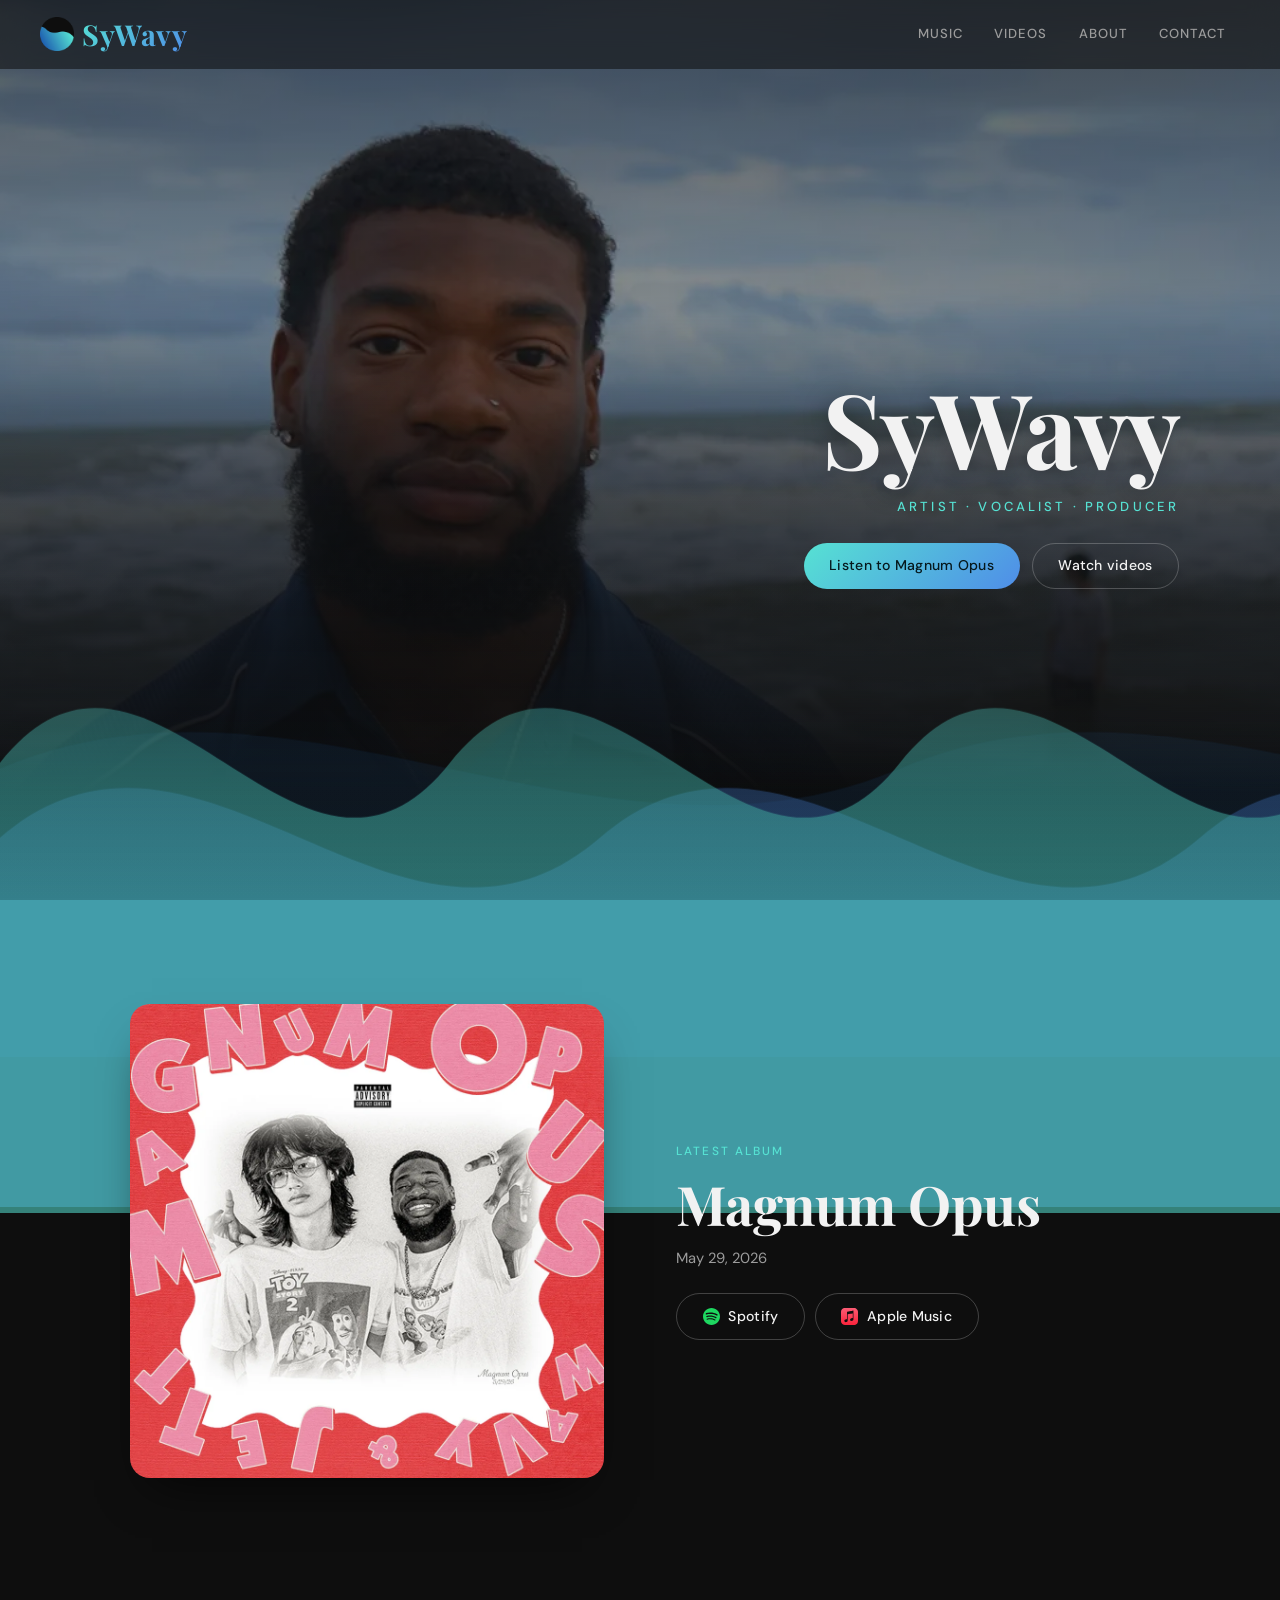
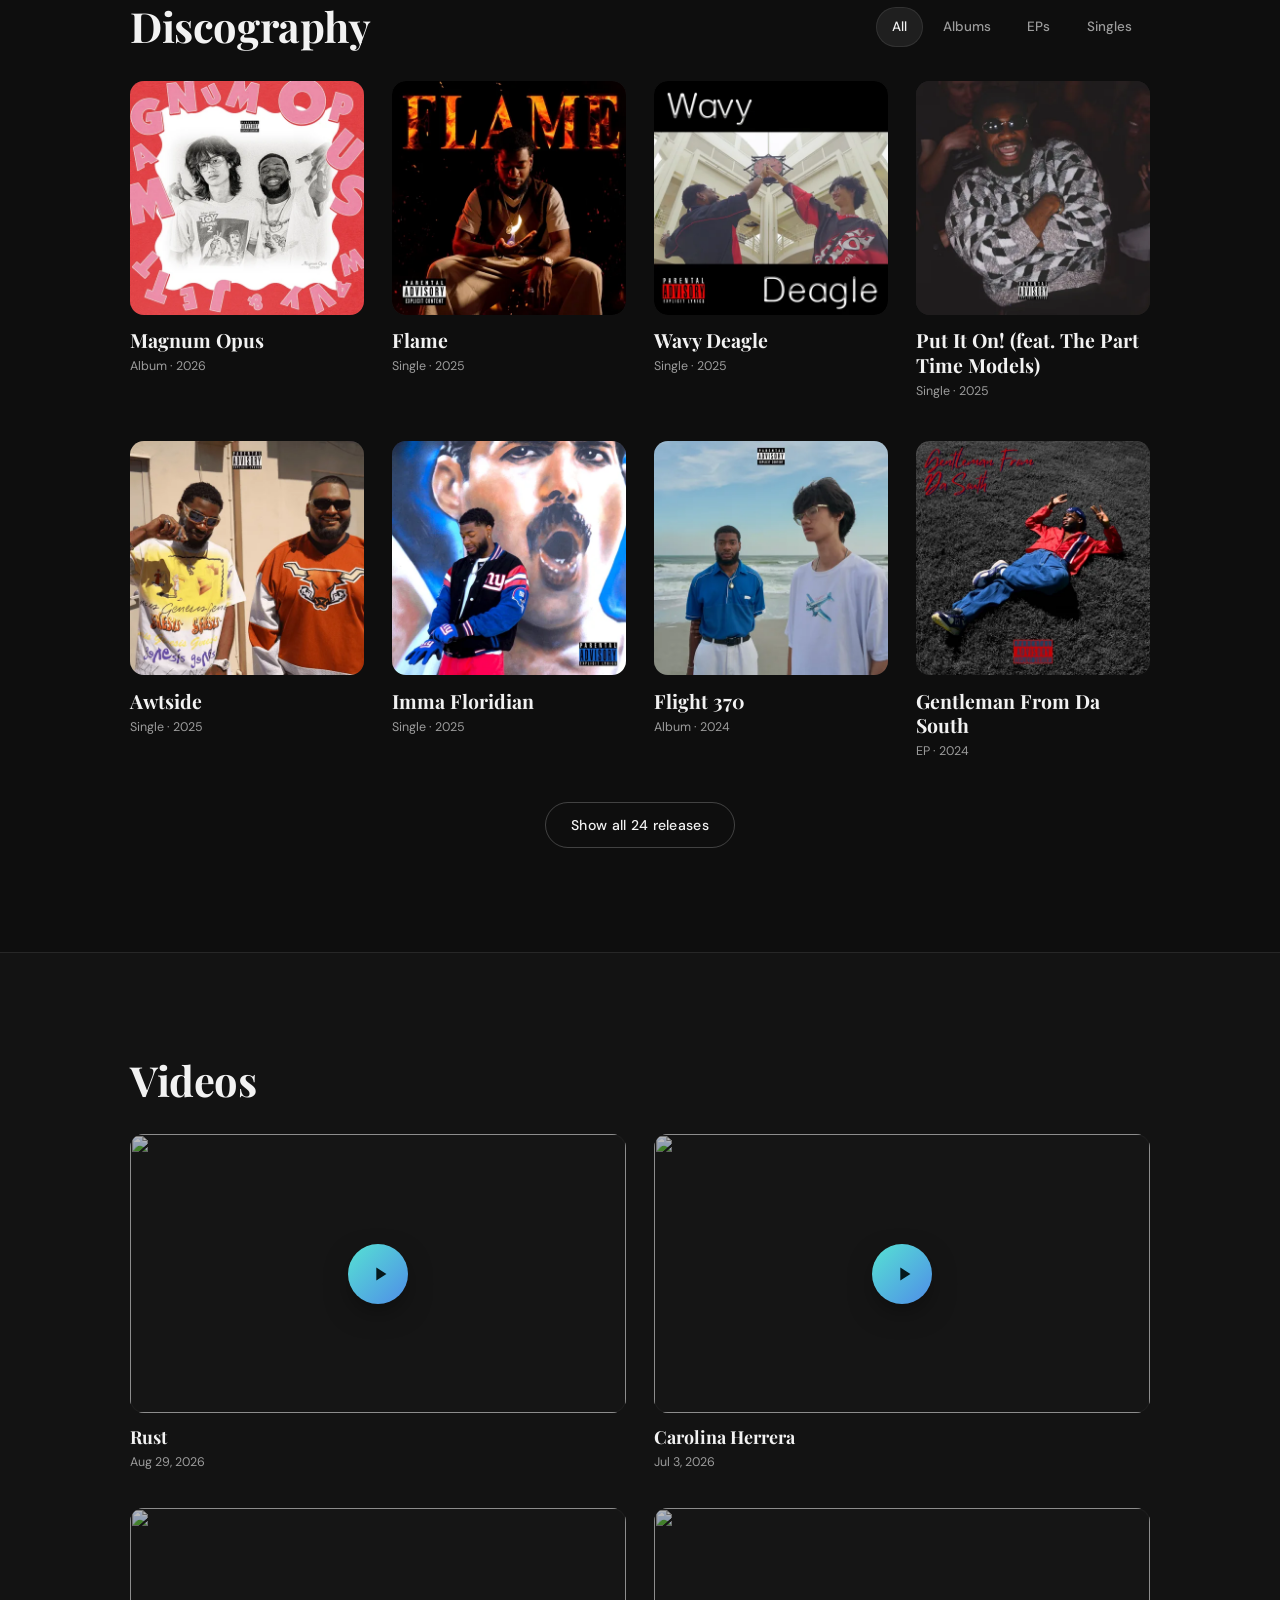
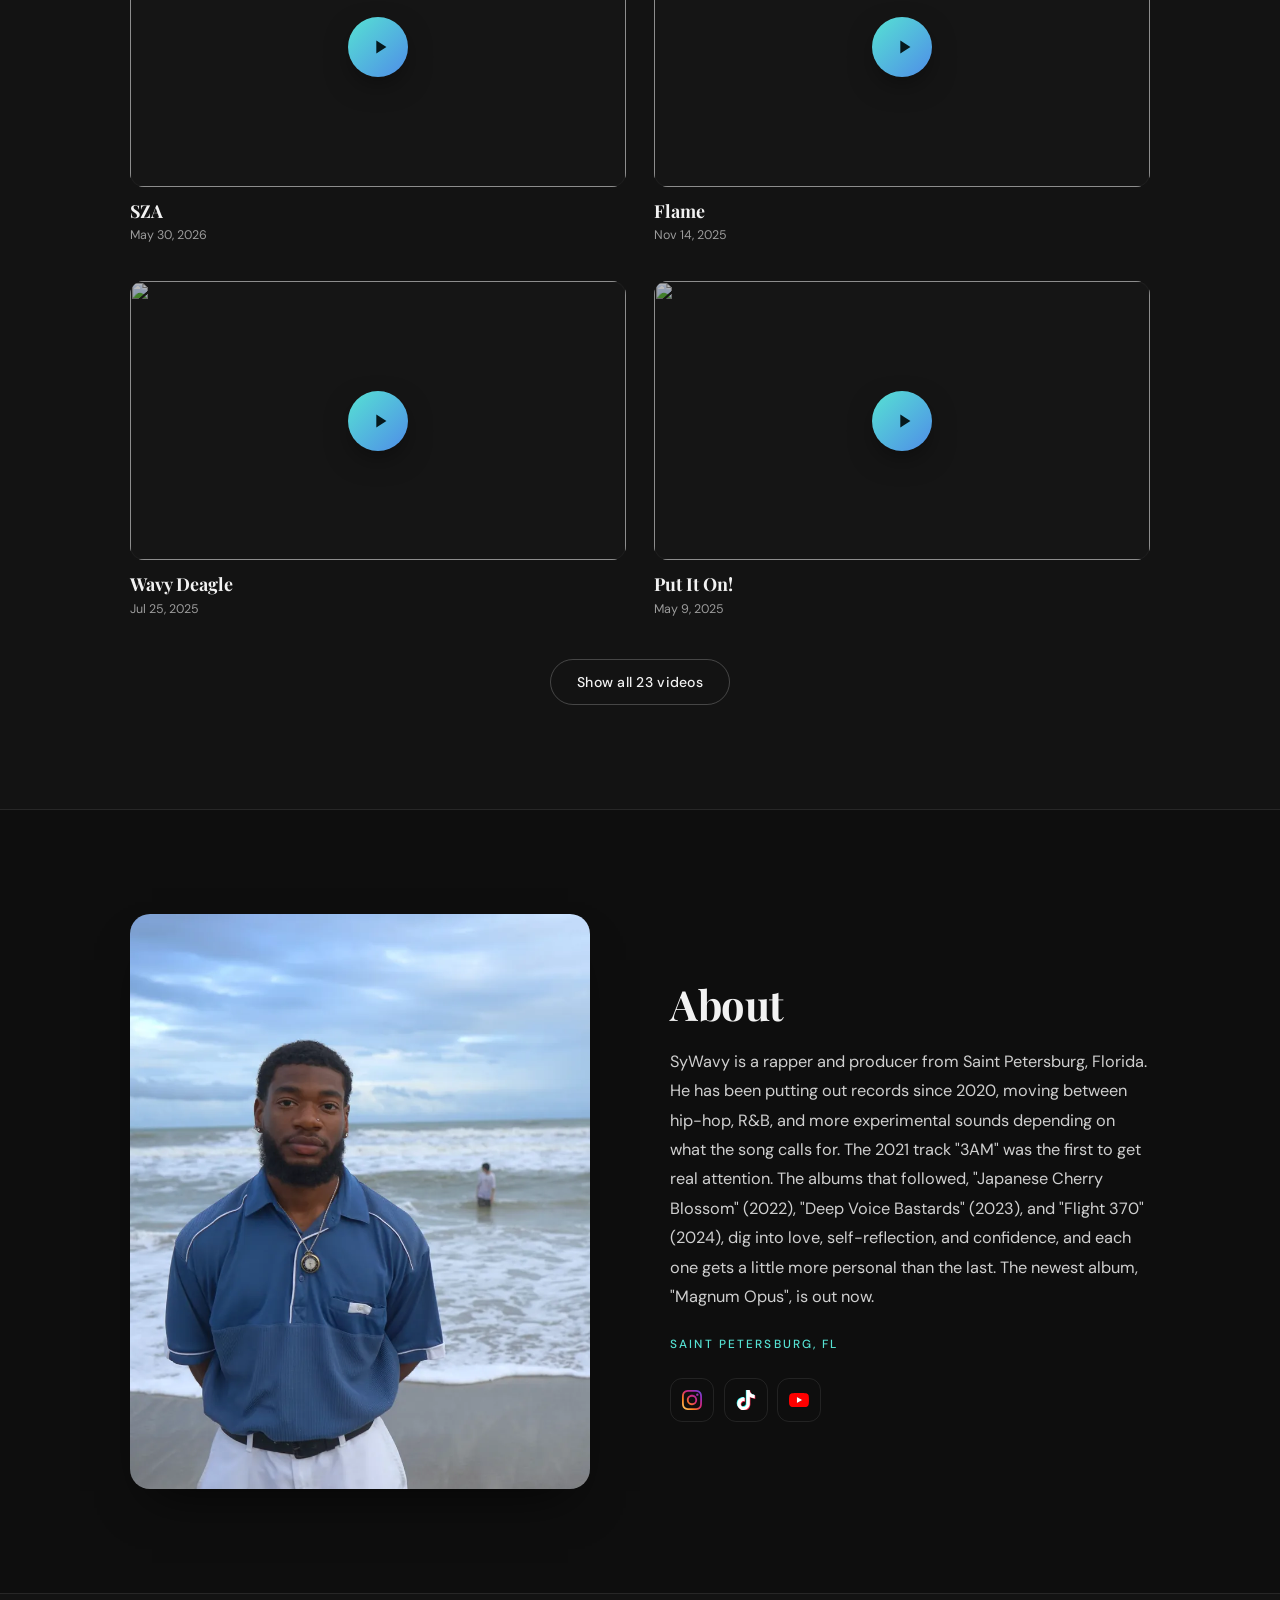
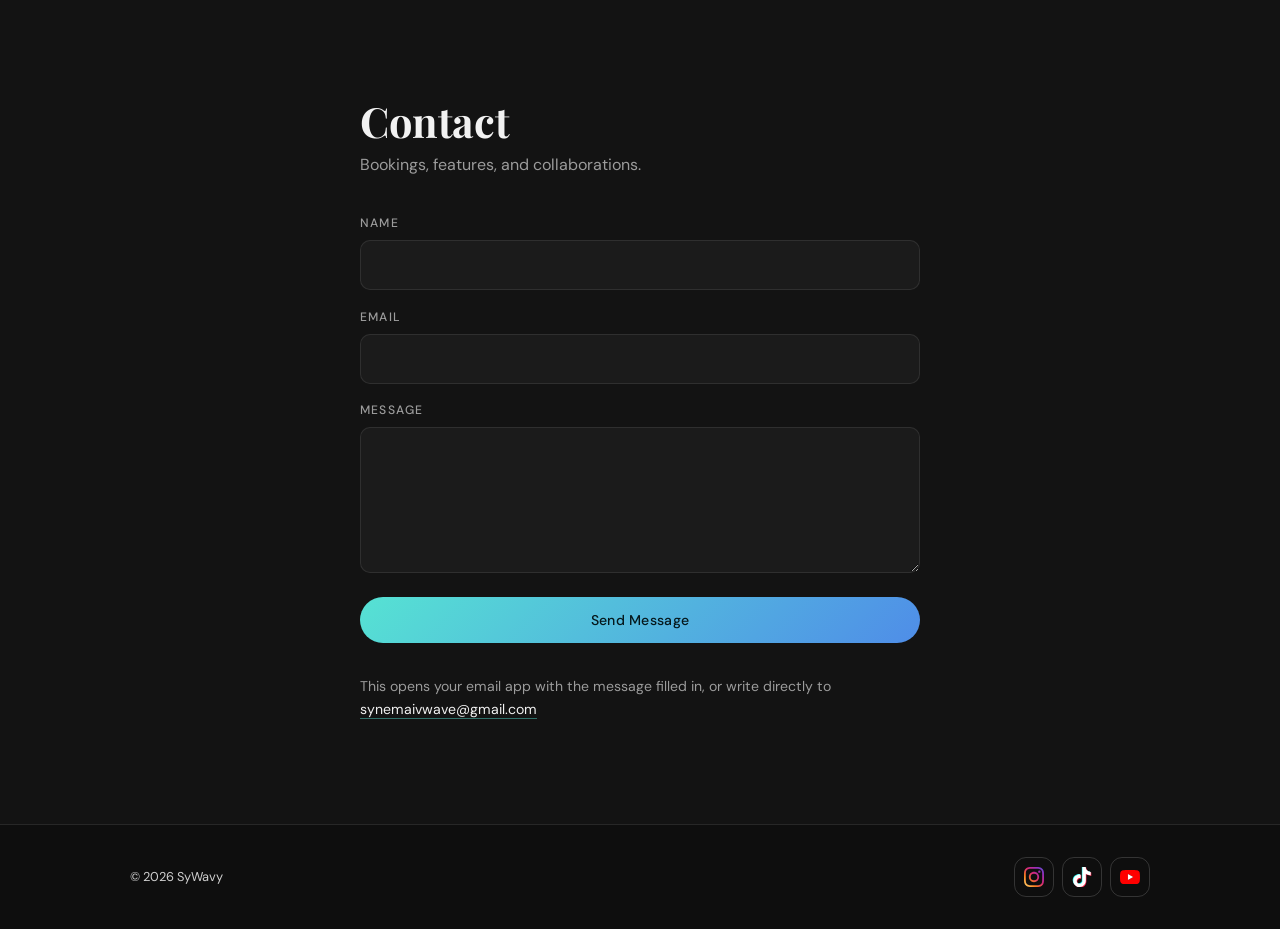
==== index.html @ 1a4dbbe8 "serve optimized artwork and rebuild the pages around it Cover art was shipping at up to 4000px and 5" ====
<!DOCTYPE html>
<html lang="en">
<head>
  <meta charset="UTF-8" />
  <meta name="viewport" content="width=device-width, initial-scale=1.0, viewport-fit=cover" />
  <title>SyWavy — Rapper &amp; Producer, St. Petersburg FL</title>
  <meta name="description" content="Official site of SyWavy, rapper and producer from Saint Petersburg, Florida. Stream the new album Magnum Opus, browse the full discography, and watch every music video." />
  <link rel="canonical" href="https://sywavy.com/" />
  <meta name="theme-color" content="#0e0e0e" />

  <meta property="og:type" content="website" />
  <meta property="og:site_name" content="SyWavy" />
  <meta property="og:title" content="SyWavy" />
  <meta property="og:description" content="Rapper and producer from Saint Petersburg, Florida. New album Magnum Opus out now." />
  <meta property="og:url" content="https://sywavy.com/" />
  <meta property="og:image" content="https://sywavy.com/assets/photos/og.jpg" />
  <meta property="og:image:width" content="1200" />
  <meta property="og:image:height" content="630" />
  <meta name="twitter:card" content="summary_large_image" />
  <meta name="twitter:title" content="SyWavy" />
  <meta name="twitter:description" content="Rapper and producer from Saint Petersburg, Florida. New album Magnum Opus out now." />
  <meta name="twitter:image" content="https://sywavy.com/assets/photos/og.jpg" />

  <link rel="icon" type="image/png" sizes="96x96" href="assets/photos/logo-96.png" />
  <link rel="apple-touch-icon" sizes="180x180" href="assets/photos/logo-180.png" />

  <link rel="preconnect" href="https://fonts.googleapis.com" />
  <link rel="preconnect" href="https://fonts.gstatic.com" crossorigin />
  <link
    href="https://fonts.googleapis.com/css2?family=Playfair+Display:wght@400;700&family=DM+Sans:wght@400;500&display=swap"
    rel="stylesheet"
  />
  <link rel="stylesheet" href="style.css" />

  <script type="application/ld+json">
  {
    "@context": "https://schema.org",
    "@type": "MusicGroup",
    "name": "SyWavy",
    "url": "https://sywavy.com/",
    "image": "https://sywavy.com/assets/photos/og.jpg",
    "genre": ["Hip-Hop", "R&B"],
    "foundingLocation": { "@type": "Place", "name": "Saint Petersburg, Florida" },
    "sameAs": [
      "https://www.instagram.com/sywavvy/",
      "https://www.tiktok.com/@sywavy",
      "https://www.youtube.com/channel/UC914k5x3iDXPKdHNOSFLY2Q"
    ]
  }
  </script>
</head>
<body>

  <!-- WAVE BACKGROUND -->
  <div id="waveBg" aria-hidden="true">
    <div class="wave-layer wave-back"></div>
    <div class="wave-layer wave-mid"></div>
    <div class="wave-layer wave-front"></div>
    <div id="waveDepth"></div>
  </div>

  <!-- NAV -->
  <nav id="nav" aria-label="Main navigation">
    <a href="#" class="nav-wordmark" aria-label="SyWavy home">
      <img src="assets/photos/logo-96.png" alt="" class="nav-logo" width="96" height="96" />
      <span class="nav-wordmark-text">SyWavy</span>
    </a>

    <button class="nav-hamburger" id="navHamburger" aria-label="Open menu" aria-expanded="false" aria-controls="navMenu">
      <span></span>
      <span></span>
      <span></span>
    </button>

    <ul class="nav-links" id="navMenu">
      <li><a href="#music" class="nav-link">Music</a></li>
      <li><a href="#videos" class="nav-link">Videos</a></li>
      <li><a href="#about" class="nav-link">About</a></li>
      <li><a href="#contact" class="nav-link">Contact</a></li>
    </ul>
  </nav>

  <main>

    <!-- HERO -->
    <section id="hero" aria-label="Intro">
      <picture class="hero-bg" aria-hidden="true">
        <source
          media="(min-width: 800px)"
          srcset="assets/photos/sywavy-portrait-wide-1280.webp 1280w, assets/photos/sywavy-portrait-wide-1920.webp 1920w"
          sizes="100vw"
        />
        <img
          src="assets/photos/sywavy-portrait-800.webp"
          srcset="assets/photos/sywavy-portrait-800.webp 800w, assets/photos/sywavy-portrait-1400.webp 1400w"
          sizes="100vw"
          alt=""
          width="800"
          height="1200"
          fetchpriority="high"
          decoding="async"
        />
      </picture>
      <div class="hero-overlay" aria-hidden="true"></div>
      <div class="hero-content">
        <h1 id="heroName" class="hero-name"></h1>
        <p id="heroDescriptor" class="hero-descriptor"></p>
        <div class="hero-actions">
          <a href="#music" id="heroCta" class="btn-primary">Listen</a>
          <a href="#videos" class="btn-outline">Watch videos</a>
        </div>
      </div>
    </section>

    <!-- LATEST RELEASE -->
    <section id="music" aria-labelledby="featuredTitle">
      <div class="container">
        <div id="featuredRelease" class="featured-release animate-on-scroll"></div>
      </div>
    </section>

    <!-- DISCOGRAPHY -->
    <section id="discography" aria-labelledby="discographyHeading">
      <div class="container">
        <div class="section-head">
          <h2 id="discographyHeading" class="section-heading">Discography</h2>
          <div class="filter-tabs" role="group" aria-label="Filter releases">
            <button class="filter-btn" data-filter="all" aria-pressed="true">All</button>
            <button class="filter-btn" data-filter="album" aria-pressed="false">Albums</button>
            <button class="filter-btn" data-filter="ep" aria-pressed="false">EPs</button>
            <button class="filter-btn" data-filter="single" aria-pressed="false">Singles</button>
          </div>
        </div>
        <div id="discographyGrid" class="discography-grid"></div>
        <div class="show-more-wrap">
          <button id="releasesMore" class="btn-outline" type="button" hidden>Show all releases</button>
        </div>
      </div>
    </section>

    <!-- VIDEOS -->
    <section id="videos" aria-labelledby="videosHeading">
      <div class="container">
        <div class="section-head">
          <h2 id="videosHeading" class="section-heading">Videos</h2>
        </div>
        <div id="videosGrid" class="videos-grid"></div>
        <div class="show-more-wrap">
          <button id="videosMore" class="btn-outline" type="button" hidden>Show all videos</button>
        </div>
      </div>
    </section>

    <!-- ABOUT -->
    <section id="about" aria-labelledby="aboutHeading">
      <div class="container">
        <div class="about-layout animate-on-scroll">
          <div class="about-photo-wrap">
            <img
              src="assets/photos/sywavy-portrait-800.webp"
              srcset="assets/photos/sywavy-portrait-800.webp 800w, assets/photos/sywavy-portrait-1400.webp 1400w"
              sizes="(min-width: 1024px) 460px, (min-width: 750px) 340px, 80vw"
              alt="SyWavy standing on the beach in Saint Petersburg"
              class="about-photo"
              width="800"
              height="1000"
              loading="lazy"
              decoding="async"
            />
          </div>
          <div class="about-text">
            <h2 id="aboutHeading" class="section-heading">About</h2>
            <p id="aboutBio" class="about-bio"></p>
            <p id="aboutLocation" class="about-location"></p>
            <div id="aboutSocials" class="about-socials"></div>
          </div>
        </div>
      </div>
    </section>

    <!-- CONTACT -->
    <section id="contact" aria-labelledby="contactHeading">
      <div class="container">
        <div class="contact-inner animate-on-scroll">
          <h2 id="contactHeading" class="section-heading">Contact</h2>
          <p class="contact-sub">Bookings, features, and collaborations.</p>

          <form id="contactForm" novalidate>
            <div class="form-group">
              <label for="formName">Name</label>
              <input type="text" id="formName" name="name" autocomplete="name" required />
            </div>
            <div class="form-group">
              <label for="formEmail">Email</label>
              <input type="email" id="formEmail" name="email" autocomplete="email" required />
            </div>
            <div class="form-group">
              <label for="formMessage">Message</label>
              <textarea id="formMessage" name="message" rows="5" required></textarea>
            </div>
            <button type="submit" class="btn-primary btn-submit">Send Message</button>
            <div id="formFeedback" class="form-feedback" aria-live="polite"></div>
          </form>

          <p class="contact-direct">
            This opens your email app with the message filled in, or write directly to
            <a id="contactEmail" href="#" class="contact-email-link"></a>
          </p>
        </div>
      </div>
    </section>

  </main>

  <!-- FOOTER -->
  <footer id="footer">
    <div class="container footer-inner">
      <p class="footer-copy" id="footerCopy"></p>
      <div id="footerSocials" class="footer-socials"></div>
    </div>
  </footer>

  <script src="data.js"></script>
  <script src="main.js"></script>
</body>
</html>
---- style.css ----
/* ============================================================
   DESIGN TOKENS
   ============================================================ */
:root {
  --color-bg:        #0e0e0e;
  --color-surface:   rgba(20, 20, 20, 0.86);
  --color-field:     rgba(255, 255, 255, 0.04);
  --color-accent:    #56e2d3;
  --color-accent-2:  #4f8de8;
  --color-accent-dim: rgba(86, 226, 211, 0.45);
  --color-text:      #f2f2f2;
  --color-text-soft: #cfcfcf;
  --color-muted:     #9c9c9c;
  --color-line:      rgba(255, 255, 255, 0.09);

  --gradient-wave: linear-gradient(135deg, #56e2d3 0%, #4f8de8 100%);

  --font-display: 'Playfair Display', Georgia, 'Times New Roman', serif;
  --font-ui:      'DM Sans', system-ui, -apple-system, sans-serif;

  --radius:    14px;
  --radius-lg: 20px;
  --radius-pill: 999px;

  --shadow-card: 0 24px 48px -22px rgba(0, 0, 0, 0.75);

  --ease-out: cubic-bezier(0.22, 1, 0.36, 1);
  --t-fast: 0.22s ease;

  --container-max: 1100px;
  --gutter: clamp(1.25rem, 5vw, 2.5rem);
  --section-pad: clamp(4rem, 9vw, 6.5rem);
}

/* ============================================================
   RESET & BASE
   ============================================================ */
*, *::before, *::after { box-sizing: border-box; margin: 0; padding: 0; }

html {
  scroll-behavior: smooth;
  -webkit-text-size-adjust: 100%;
}

body {
  background-color: var(--color-bg);
  color: var(--color-text);
  font-family: var(--font-ui);
  font-size: 16px;
  line-height: 1.55;
  min-height: 100dvh;
  overflow-x: clip; /* hidden creates a scroll container in iOS Safari, breaking position:fixed */
  -webkit-font-smoothing: antialiased;
}

img { display: block; max-width: 100%; height: auto; }
a { color: inherit; text-decoration: none; }
ul { list-style: none; }
button { cursor: pointer; border: none; background: none; font-family: var(--font-ui); color: inherit; }

/* Interactive elements: no grey tap flash (we draw our own pressed states), no double-tap zoom delay */
a, button, [role="button"], input, textarea, select { -webkit-tap-highlight-color: transparent; }
a, button, [role="button"] { touch-action: manipulation; }
[hidden] { display: none !important; }

::selection { background: rgba(86, 226, 211, 0.35); }

:focus-visible {
  outline: 2px solid var(--color-accent);
  outline-offset: 3px;
  border-radius: 4px;
}

/* ============================================================
   LAYOUT UTILITIES
   ============================================================ */
.container {
  width: 100%;
  max-width: var(--container-max);
  margin-inline: auto;
  padding-inline: var(--gutter);
}

.section-heading {
  font-family: var(--font-display);
  font-size: clamp(1.75rem, 4vw, 2.6rem);
  font-weight: 700;
  line-height: 1.1;
  letter-spacing: -0.01em;
  color: var(--color-text);
}

.section-head {
  display: flex;
  align-items: flex-end;
  justify-content: space-between;
  gap: 1rem 2rem;
  flex-wrap: wrap;
  margin-bottom: 2rem;
}

.eyebrow {
  font-size: 0.74rem;
  font-weight: 500;
  letter-spacing: 0.18em;
  text-transform: uppercase;
  color: var(--color-accent);
}

.sr-only {
  position: absolute; width: 1px; height: 1px; padding: 0; margin: -1px;
  overflow: hidden; clip: rect(0, 0, 0, 0); white-space: nowrap; border: 0;
}

.show-more-wrap {
  display: flex;
  justify-content: center;
  margin-top: 2.5rem;
}

/* ============================================================
   SCROLL REVEAL
   ============================================================ */
.animate-on-scroll,
.video-item {
  opacity: 0;
  transform: translateY(22px);
  transition: opacity 0.7s var(--ease-out), transform 0.7s var(--ease-out);
}

.animate-on-scroll.visible,
.video-item.visible {
  opacity: 1;
  transform: none;
}

/* ============================================================
   BUTTONS
   ============================================================ */
.btn-primary,
.btn-outline {
  display: inline-flex;
  align-items: center;
  justify-content: center;
  gap: 0.55rem;
  min-height: 46px;
  padding: 0.7rem 1.6rem;
  border-radius: var(--radius-pill);
  font-family: var(--font-ui);
  font-size: 0.88rem;
  font-weight: 500;
  letter-spacing: 0.02em;
  white-space: nowrap;
  transition: transform var(--t-fast), box-shadow var(--t-fast), border-color var(--t-fast),
              color var(--t-fast), background-color var(--t-fast), opacity var(--t-fast);
}

.btn-primary {
  background: var(--gradient-wave);
  color: #06181c;
  font-weight: 500;
}

.btn-primary:focus-visible {
  transform: translateY(-2px);
  box-shadow: 0 10px 28px -8px rgba(86, 226, 211, 0.55);
}

.btn-outline {
  border: 1.5px solid rgba(255, 255, 255, 0.22);
  color: var(--color-text);
  background: transparent;
}

.btn-outline:focus-visible {
  border-color: var(--color-accent);
  color: var(--color-accent);
  background: rgba(86, 226, 211, 0.06);
}

/* Brand marks carry their own official colors inside the SVG */
.btn-platform-icon { display: inline-flex; width: 17px; height: 17px; flex-shrink: 0; }
.btn-platform-icon svg,
.btn-outline svg { display: block; width: 17px; height: 17px; flex-shrink: 0; }

.btn-outline[data-platform="Spotify"]:focus-visible { border-color: #1DB954; color: #1DB954; background: rgba(29, 185, 84, 0.07); }
.btn-outline[data-platform="Apple Music"]:focus-visible { border-color: #FA5C6A; color: #FA5C6A; background: rgba(250, 36, 60, 0.07); }
.btn-outline[data-platform="YouTube"]:focus-visible, .btn-outline[data-platform="YouTube Music"]:focus-visible { border-color: #FF4E45; color: #FF4E45; background: rgba(255, 0, 0, 0.07); }
.btn-outline[data-platform="Amazon Music"]:focus-visible { border-color: #00A8E1; color: #00A8E1; background: rgba(0, 168, 225, 0.07); }
.btn-outline[data-platform="Tidal"]:focus-visible { border-color: #7fe9ff; color: #7fe9ff; background: rgba(0, 255, 255, 0.07); }
.btn-outline[data-platform="Deezer"]:focus-visible { border-color: #FEAA2D; color: #FEAA2D; background: rgba(254, 170, 45, 0.07); }
.btn-outline[data-platform="SoundCloud"]:focus-visible { border-color: #FF5500; color: #FF5500; background: rgba(255, 85, 0, 0.07); }
.btn-outline[data-platform="Pandora"]:focus-visible { border-color: #6A91E8; color: #6A91E8; background: rgba(106, 145, 232, 0.07); }

/* ============================================================
   WAVE BACKGROUND
   ============================================================ */
#waveBg {
  position: fixed;
  inset: 0;
  z-index: -1;
  overflow: visible;
  pointer-events: none;
}

/* Deep-water overlay — opacity driven by JS on scroll */
#waveDepth {
  position: absolute;
  inset: 0;
  background: linear-gradient(to bottom, #03111e 0%, #010810 100%);
  opacity: 0;
  pointer-events: none;
}

.wave-layer {
  position: absolute;
  left: 0;
  right: 0;
  background-repeat: repeat-x;
  transform-origin: bottom center;
  -webkit-mask-image: linear-gradient(to bottom, transparent 0%, black 10vh);
  mask-image: linear-gradient(to bottom, transparent 0%, black 10vh);
  will-change: transform;
}

/* JS sets --back-tf / --mid-tf / --front-tf each RAF frame */
.wave-back  { transform: var(--back-tf,  translateY(-20vh)); }
.wave-mid   { transform: var(--mid-tf,   translateY(-20vh)); }
.wave-front { transform: var(--front-tf, translateY(-20vh)); }

.wave-back {
  bottom: -42vh;
  height: 64vh;
  background-image: url("data:image/svg+xml,%3Csvg xmlns='http://www.w3.org/2000/svg' viewBox='0 0 1800 100' preserveAspectRatio='none'%3E%3Cpath d='M0,50 C300,28 600,72 900,50 C1200,28 1500,72 1800,50 L1800,100 L0,100 Z' fill='%231a3a5c'/%3E%3C/svg%3E");
  background-size: 1800px 100%;
  opacity: 0.35;
  animation: waveBack 60s linear infinite;
}

.wave-mid {
  bottom: -60vh;
  height: 82vh;
  background-image: url("data:image/svg+xml,%3Csvg xmlns='http://www.w3.org/2000/svg' viewBox='0 0 1200 150' preserveAspectRatio='none'%3E%3Cpath d='M0,75 C200,40 400,110 600,75 C800,40 1000,110 1200,75 L1200,150 L0,150 Z' fill='%234f8de8'/%3E%3C/svg%3E");
  background-size: 1200px 100%;
  opacity: 0.42;
  animation: waveMid 15s linear infinite;
}

.wave-front {
  bottom: -62vh;
  height: 100vh;
  background-image: url("data:image/svg+xml,%3Csvg xmlns='http://www.w3.org/2000/svg' viewBox='0 0 900 180' preserveAspectRatio='none'%3E%3Cpath d='M0,90 C150,52 300,128 450,90 C600,52 750,128 900,90 L900,180 L0,180 Z' fill='%2356e2d3'/%3E%3C/svg%3E");
  background-size: 900px 100%;
  opacity: 0.55;
  animation: waveFront 10s linear infinite;
}

@keyframes waveFront { from { background-position-x: 0; } to { background-position-x: 900px; } }
@keyframes waveMid   { from { background-position-x: 0; } to { background-position-x: -1200px; } }
@keyframes waveBack  { from { background-position-x: 0; } to { background-position-x: 1800px; } }

/* ============================================================
   NAV
   ============================================================ */
#nav {
  position: fixed;
  top: 0; left: 0; right: 0;
  z-index: 1000;
  display: flex;
  align-items: center;
  justify-content: space-between;
  padding-top: calc(env(safe-area-inset-top) + 0.75rem);
  padding-bottom: 0.75rem;
  padding-inline: var(--gutter);
  background: rgba(14, 14, 14, 0.55);
  backdrop-filter: blur(14px);
  -webkit-backdrop-filter: blur(14px);
  border-bottom: 1px solid transparent;
  transition: background-color var(--t-fast), border-color var(--t-fast);
  transform: translateZ(0);
}

#nav.scrolled {
  background: rgba(14, 14, 14, 0.85);
  border-bottom-color: var(--color-line);
}

.nav-wordmark {
  display: inline-flex;
  align-items: center;
  gap: 0.5rem;
  flex-shrink: 0;
  border-radius: 8px;
  transition: opacity var(--t-fast), transform var(--t-fast);
}

.nav-logo {
  height: clamp(26px, 4vw, 34px);
  width: auto;
}

.nav-wordmark-text {
  font-family: var(--font-display);
  font-size: clamp(1.4rem, 2.5vw, 1.8rem);
  font-weight: 700;
  letter-spacing: 0.02em;
  line-height: 1.4;
  background: var(--gradient-wave);
  -webkit-background-clip: text;
  background-clip: text;
  -webkit-text-fill-color: transparent;
}

.nav-links { display: none; gap: 0.25rem; }

.nav-link {
  position: relative;
  display: inline-flex;
  align-items: center;
  min-height: 44px;
  padding: 0.5rem 0.85rem;
  font-size: 0.82rem;
  font-weight: 500;
  letter-spacing: 0.08em;
  text-transform: uppercase;
  color: var(--color-muted);
  border-radius: 8px;
  transition: color var(--t-fast);
}

.nav-link:focus-visible, .nav-link-active { color: var(--color-text); }

.nav-link::after {
  content: '';
  position: absolute;
  left: 0.85rem; right: 0.85rem; bottom: 6px;
  height: 1px;
  background: var(--color-accent);
  transform: scaleX(0);
  transform-origin: left;
  transition: transform 0.3s var(--ease-out);
}

.nav-link-active::after { transform: scaleX(1); }

/* Hamburger */
.nav-hamburger {
  position: relative;
  z-index: 1000;
  display: flex;
  flex-direction: column;
  justify-content: center;
  gap: 5px;
  width: 44px;
  height: 44px;
  padding: 0.5rem;
  border-radius: 8px;
  transition: background-color var(--t-fast), transform var(--t-fast);
}

.nav-hamburger span {
  display: block;
  width: 22px;
  height: 2px;
  background: var(--color-text);
  border-radius: 2px;
  transition: transform var(--t-fast), opacity var(--t-fast);
  transform-origin: center;
}

.nav-hamburger.open span:nth-child(1) { transform: translateY(7px) rotate(45deg); }
.nav-hamburger.open span:nth-child(2) { opacity: 0; }
.nav-hamburger.open span:nth-child(3) { transform: translateY(-7px) rotate(-45deg); }

/* Mobile menu */
.nav-links.mobile-open {
  display: flex;
  flex-direction: column;
  position: fixed;
  inset: 0;
  min-height: 100dvh;
  background: rgba(10, 10, 10, 0.97);
  align-items: center;
  justify-content: center;
  gap: 0.5rem;
  z-index: 999;
}

.nav-links.mobile-open .nav-link {
  font-family: var(--font-display);
  font-size: 1.9rem;
  font-weight: 700;
  letter-spacing: 0.02em;
  text-transform: none;
  color: var(--color-text);
  padding: 0.6rem 1.5rem;
  transition: color var(--t-fast), transform var(--t-fast);
}

.nav-links.mobile-open .nav-link::after { display: none; }

@media (min-width: 640px) {
  .nav-links { display: flex; }
  .nav-hamburger { display: none; }
}

/* ============================================================
   HERO
   ============================================================ */
#hero {
  position: relative;
  display: flex;
  align-items: center;
  justify-content: center;
  min-height: 100dvh;
  text-align: center;
  overflow: hidden;
}

.hero-bg {
  position: absolute;
  inset: 0;
  z-index: 0;
  display: block;
}

.hero-bg img {
  width: 100%;
  height: 100%;
  object-fit: cover;
  object-position: center top;
  filter: brightness(0.72) saturate(1.08);
  -webkit-mask-image: linear-gradient(to bottom, black 0%, black 35%, rgba(0,0,0,0.5) 55%, transparent 88%);
  mask-image: linear-gradient(to bottom, black 0%, black 35%, rgba(0,0,0,0.5) 55%, transparent 88%);
}

@media (min-width: 800px) {
  .hero-bg img { object-position: center center; }
}

.hero-overlay {
  position: absolute;
  inset: 0;
  z-index: 1;
  background: linear-gradient(to bottom,
    rgba(14, 14, 14, 0.55) 0%,
    rgba(14, 14, 14, 0.15) 42%,
    rgba(14, 14, 14, 0.35) 68%,
    transparent 100%);
}

.hero-content {
  position: relative;
  z-index: 2;
  display: flex;
  flex-direction: column;
  align-items: center;
  gap: 1.1rem;
  padding: 6rem 1.5rem 2rem;
}

.hero-name {
  font-family: var(--font-display);
  font-size: clamp(3rem, 9vw, 6.5rem);
  font-weight: 700;
  line-height: 1;
  letter-spacing: -0.015em;
  color: var(--color-text);
  text-shadow: 0 2px 24px rgba(0, 0, 0, 0.35);
}

.hero-descriptor {
  font-size: clamp(0.72rem, 1.6vw, 0.82rem);
  font-weight: 500;
  letter-spacing: 0.24em;
  text-transform: uppercase;
  color: var(--color-accent);
}

.hero-actions {
  display: flex;
  flex-wrap: wrap;
  gap: 0.75rem;
  justify-content: center;
  margin-top: 0.5rem;
}

@media (min-width: 650px) {
  #hero { justify-content: flex-end; }
  .hero-content {
    align-items: flex-end;
    text-align: right;
    max-width: 560px;
    width: 100%;
    margin-right: 6vw;
  }
  .hero-actions { justify-content: flex-end; }
}

/* ============================================================
   FEATURED RELEASE
   ============================================================ */
#music { padding-block: var(--section-pad) calc(var(--section-pad) * 0.6); }

.featured-release {
  display: grid;
  grid-template-columns: 1fr;
  gap: 2.25rem;
}

.featured-cover-wrap {
  width: 100%;
  max-width: 400px;
  margin-inline: auto;
}

.featured-cover-link { display: block; }

.featured-cover {
  width: 100%;
  aspect-ratio: 1;
  object-fit: cover;
  border-radius: var(--radius-lg);
  box-shadow: var(--shadow-card);
  transition: transform 0.4s var(--ease-out);
}

.featured-info {
  display: flex;
  flex-direction: column;
  justify-content: center;
  gap: 0.9rem;
}

.featured-title {
  font-family: var(--font-display);
  font-size: clamp(2.1rem, 5vw, 3.4rem);
  font-weight: 700;
  line-height: 1.05;
  letter-spacing: -0.01em;
}

.featured-title a { transition: color var(--t-fast); }

.featured-meta {
  font-size: 0.92rem;
  color: var(--color-muted);
}

.featured-links {
  display: flex;
  flex-wrap: wrap;
  gap: 0.6rem;
  margin-top: 0.6rem;
}

@media (min-width: 640px) {
  .featured-cover-wrap { max-width: 360px; margin-inline: 0; }
}

@media (min-width: 1024px) {
  .featured-release {
    grid-template-columns: minmax(0, 1fr) minmax(0, 1fr);
    gap: 4.5rem;
    align-items: center;
  }
  .featured-cover-wrap { max-width: 100%; }
}

/* ============================================================
   DISCOGRAPHY
   ============================================================ */
#discography { padding-block: calc(var(--section-pad) * 0.6) var(--section-pad); }

.filter-tabs {
  display: flex;
  gap: 0.25rem;
  max-width: 100%;
  overflow-x: auto;
  scrollbar-width: none;
  -webkit-overflow-scrolling: touch;
  padding: 2px;
}

.filter-tabs::-webkit-scrollbar { display: none; }

.filter-btn {
  flex-shrink: 0;
  min-height: 40px;
  padding: 0.45rem 0.95rem;
  border-radius: var(--radius-pill);
  border: 1px solid transparent;
  color: var(--color-muted);
  font-size: 0.84rem;
  font-weight: 500;
  transition: color var(--t-fast), background-color var(--t-fast), border-color var(--t-fast), transform var(--t-fast);
}

.filter-btn[aria-pressed="true"] {
  color: var(--color-text);
  background: rgba(255, 255, 255, 0.07);
  border-color: var(--color-line);
}

.discography-grid {
  display: grid;
  grid-template-columns: repeat(2, minmax(0, 1fr));
  gap: 2rem 1.1rem;
}

@media (min-width: 650px) {
  .discography-grid { grid-template-columns: repeat(3, minmax(0, 1fr)); gap: 2.25rem 1.5rem; }
}

@media (min-width: 1024px) {
  .discography-grid { grid-template-columns: repeat(4, minmax(0, 1fr)); gap: 2.5rem 1.75rem; }
}

.release-card.hidden { display: none; }

.release-card-link { display: block; }

.release-card-img-wrap {
  position: relative;
  aspect-ratio: 1;
  border-radius: var(--radius);
  overflow: hidden;
  background: #1a1a1a;
  box-shadow: 0 0 0 1px rgba(255, 255, 255, 0.05) inset;
  transition: transform 0.4s var(--ease-out), box-shadow 0.4s var(--ease-out);
}

.release-card-img {
  width: 100%;
  height: 100%;
  object-fit: cover;
  transition: transform 0.6s var(--ease-out);
}

@media (hover: hover) and (pointer: fine) {
  .release-card-link:hover .release-card-img-wrap {
    transform: translateY(-5px);
    box-shadow: var(--shadow-card);
  }
  .release-card-link:hover .release-card-img { transform: scale(1.04); }
  .release-card-link:hover .release-card-title { color: var(--color-accent); }
}

.release-card-body { padding-top: 0.85rem; }

.release-card-title {
  font-family: var(--font-display);
  font-size: clamp(1.02rem, 2.2vw, 1.22rem);
  font-weight: 700;
  line-height: 1.25;
  transition: color var(--t-fast);
}

.release-card-meta {
  margin-top: 0.3rem;
  font-size: 0.78rem;
  color: var(--color-muted);
}

/* ============================================================
   VIDEOS
   ============================================================ */
#videos {
  padding-block: var(--section-pad);
  background: var(--color-surface);
  border-top: 1px solid var(--color-line);
  border-bottom: 1px solid var(--color-line);
}

.videos-grid {
  display: grid;
  grid-template-columns: 1fr;
  gap: 2.25rem 1.75rem;
}

@media (min-width: 800px) {
  .videos-grid { grid-template-columns: repeat(2, minmax(0, 1fr)); }
}

.video-item.hidden { display: none; }

.video-thumb-wrap {
  position: relative;
  aspect-ratio: 16 / 9;
  border-radius: var(--radius);
  overflow: hidden;
  background: #1a1a1a;
  cursor: pointer;
  box-shadow: 0 0 0 1px rgba(255, 255, 255, 0.05) inset;
  transition: transform 0.3s var(--ease-out);
}

.video-thumb {
  width: 100%;
  height: 100%;
  object-fit: cover;
  transition: transform 0.6s var(--ease-out);
}

.video-play-btn {
  position: absolute;
  inset: 0;
  display: flex;
  align-items: center;
  justify-content: center;
  background: rgba(10, 10, 10, 0.28);
  transition: background var(--t-fast);
}

.video-play-icon {
  width: 60px;
  height: 60px;
  border-radius: 50%;
  background: var(--gradient-wave);
  display: flex;
  align-items: center;
  justify-content: center;
  box-shadow: 0 10px 30px -8px rgba(0, 0, 0, 0.6);
  transition: transform 0.3s var(--ease-out), box-shadow var(--t-fast);
}

.video-play-icon svg { width: 22px; height: 22px; fill: #06181c; margin-left: 3px; }

.video-iframe-wrap {
  aspect-ratio: 16 / 9;
  border-radius: var(--radius);
  overflow: hidden;
  background: #000;
}

.video-iframe-wrap iframe { width: 100%; height: 100%; border: 0; display: block; }

.video-meta { padding-top: 0.8rem; }

.video-title {
  font-family: var(--font-display);
  font-size: 1.12rem;
  font-weight: 700;
  line-height: 1.25;
}

.video-year {
  margin-top: 0.25rem;
  font-size: 0.78rem;
  color: var(--color-muted);
}

/* ============================================================
   ABOUT
   ============================================================ */
#about { padding-block: var(--section-pad); }

.about-layout {
  display: grid;
  grid-template-columns: 1fr;
  gap: 2rem;
}

.about-photo-wrap {
  width: 100%;
  max-width: 300px;
  margin-inline: auto;
}

.about-photo {
  width: 100%;
  aspect-ratio: 4 / 5;
  object-fit: cover;
  object-position: center top;
  border-radius: var(--radius-lg);
  box-shadow: var(--shadow-card);
}

.about-text { display: flex; flex-direction: column; }
.about-text .section-heading { margin-bottom: 1.25rem; }

.about-bio {
  color: var(--color-text-soft);
  font-size: 1.02rem;
  line-height: 1.8;
  max-width: 58ch;
  margin-bottom: 1.5rem;
}

.about-location {
  margin-bottom: 1.5rem;
}

.about-socials { display: flex; gap: 0.6rem; flex-wrap: wrap; }

.social-icon-link {
  display: inline-flex;
  align-items: center;
  justify-content: center;
  width: 44px;
  height: 44px;
  border-radius: 12px;
  border: 1px solid var(--color-line);
  color: var(--color-text-soft);
  transition: color var(--t-fast), border-color var(--t-fast), background var(--t-fast), transform var(--t-fast);
}

.social-icon-link svg { width: 20px; height: 20px; }

.social-icon-link:focus-visible {
  color: var(--color-accent);
  border-color: var(--color-accent-dim);
  background: rgba(86, 226, 211, 0.06);
  transform: translateY(-2px);
}

@media (min-width: 750px) {
  .about-layout {
    grid-template-columns: minmax(0, 340px) 1fr;
    gap: 3rem;
    align-items: center;
  }
  .about-photo-wrap { max-width: 100%; margin-inline: 0; }
}

@media (min-width: 1024px) {
  .about-layout { grid-template-columns: minmax(0, 460px) 1fr; gap: 5rem; }
}

/* ============================================================
   CONTACT
   ============================================================ */
#contact {
  padding-block: var(--section-pad);
  background: var(--color-surface);
  border-top: 1px solid var(--color-line);
  border-bottom: 1px solid var(--color-line);
}

.contact-inner { max-width: 560px; margin-inline: auto; }

.contact-sub {
  color: var(--color-muted);
  margin: 0.6rem 0 2.25rem;
}

.form-group {
  display: flex;
  flex-direction: column;
  gap: 0.45rem;
  margin-bottom: 1.1rem;
}

.form-group label {
  font-size: 0.76rem;
  font-weight: 500;
  letter-spacing: 0.1em;
  text-transform: uppercase;
  color: var(--color-muted);
}

.form-group input,
.form-group textarea {
  width: 100%;
  min-height: 46px;
  padding: 0.75rem 1rem;
  background: var(--color-field);
  border: 1px solid var(--color-line);
  border-radius: 10px;
  color: var(--color-text);
  font-family: var(--font-ui);
  font-size: 1rem;
  line-height: 1.5;
  outline: none;
  transition: border-color var(--t-fast), background-color var(--t-fast);
}

.form-group input:focus,
.form-group textarea:focus {
  border-color: var(--color-accent-dim);
  background: rgba(255, 255, 255, 0.06);
}

.form-group textarea { min-height: 130px; resize: vertical; }

.btn-submit { width: 100%; margin-top: 0.4rem; }

.form-feedback {
  margin-top: 1rem;
  font-size: 0.9rem;
  color: var(--color-accent);
}

.form-feedback:empty { display: none; }

.contact-direct {
  margin-top: 2rem;
  color: var(--color-muted);
  font-size: 0.88rem;
  line-height: 1.6;
}

.contact-email-link {
  color: var(--color-text);
  border-bottom: 1px solid var(--color-accent-dim);
  transition: color var(--t-fast), border-color var(--t-fast);
}

/* ============================================================
   FOOTER
   ============================================================ */
#footer { padding: 2rem 0 calc(2rem + env(safe-area-inset-bottom)); }

.footer-inner {
  display: flex;
  align-items: center;
  justify-content: space-between;
  gap: 1rem;
  flex-wrap: wrap;
}

.footer-copy { font-size: 0.8rem; color: var(--color-text-soft); }
.footer-socials { display: flex; gap: 0.5rem; }
.footer-socials .social-icon-link { width: 40px; height: 40px; border-color: rgba(255, 255, 255, 0.16); }

/* ============================================================
   RELEASE PAGE
   ============================================================ */
#release-page {
  padding-top: clamp(6rem, 14vw, 9rem);
  padding-bottom: var(--section-pad);
  min-height: 100dvh;
}

.back-link {
  display: inline-flex;
  align-items: center;
  gap: 0.45rem;
  color: var(--color-muted);
  font-size: 0.78rem;
  font-weight: 500;
  letter-spacing: 0.1em;
  text-transform: uppercase;
  margin-bottom: 2.25rem;
  transition: color var(--t-fast);
}

.back-link svg { width: 18px; height: 18px; fill: currentColor; }
.back-link:focus-visible { color: var(--color-accent); }

.release-page-inner {
  display: grid;
  grid-template-columns: 1fr;
  gap: 2.25rem;
}

.release-page-cover {
  width: 100%;
  max-width: 320px;
  margin-inline: auto;
}

.release-cover-img {
  width: 100%;
  aspect-ratio: 1;
  object-fit: cover;
  border-radius: var(--radius-lg);
  box-shadow: var(--shadow-card);
}

.release-page-info { display: flex; flex-direction: column; gap: 0.75rem; }

.release-page-title {
  font-family: var(--font-display);
  font-size: clamp(2.1rem, 5vw, 3.4rem);
  font-weight: 700;
  line-height: 1.05;
  letter-spacing: -0.01em;
}

.release-page-meta { font-size: 0.92rem; color: var(--color-muted); }

.release-page-links {
  display: flex;
  flex-wrap: wrap;
  gap: 0.6rem;
  margin-top: 0.6rem;
}

.release-coming-soon { color: var(--color-muted); font-size: 0.9rem; font-style: italic; }

.release-embed {
  margin-top: 1.5rem;
  border-radius: 12px;
  overflow: hidden;
  background: #1a1a1a;
}

.release-embed iframe { display: block; width: 100%; border: 0; }

@media (min-width: 640px) {
  .release-page-inner {
    grid-template-columns: minmax(0, 260px) 1fr;
    gap: 3rem;
    align-items: start;
  }
  .release-page-cover { max-width: 100%; margin-inline: 0; position: sticky; top: 6rem; }
}

@media (min-width: 1024px) {
  .release-page-inner { grid-template-columns: minmax(0, 340px) 1fr; gap: 4.5rem; }
}

/* Tracklist (rendered when a release has tracklist data) */
.release-tracklist { border-top: 1px solid var(--color-line); padding-top: 1.5rem; margin-top: 1rem; }
.tracklist-heading { font-family: var(--font-display); font-size: 1.1rem; font-weight: 700; margin-bottom: 0.6rem; }
.track-item { display: flex; align-items: baseline; gap: 1rem; padding: 0.6rem 0; border-bottom: 1px solid var(--color-line); font-size: 0.92rem; }
.track-item:last-child { border-bottom: none; }
.track-num { min-width: 22px; font-size: 0.75rem; color: var(--color-muted); font-variant-numeric: tabular-nums; }
.track-title { flex: 1; font-weight: 500; }
.track-duration { font-size: 0.8rem; color: var(--color-muted); font-variant-numeric: tabular-nums; }
.track-features { color: var(--color-muted); font-weight: 400; font-size: 0.85em; }

/* Music video + related releases */
.release-section { margin-top: clamp(3rem, 7vw, 4.5rem); }
.release-section .section-head { margin-bottom: 1.25rem; }
.release-section .section-heading { font-size: clamp(1.4rem, 3vw, 1.9rem); }

.release-video-thumb-wrap { max-width: 900px; }

.related-grid {
  display: grid;
  grid-template-columns: repeat(2, minmax(0, 1fr));
  gap: 1.75rem 1.1rem;
}

@media (min-width: 650px)  { .related-grid { grid-template-columns: repeat(4, minmax(0, 1fr)); gap: 2rem 1.5rem; } }

/* ============================================================
   404
   ============================================================ */
.not-found {
  min-height: 100dvh;
  display: flex;
  flex-direction: column;
  align-items: center;
  justify-content: center;
  text-align: center;
  gap: 1rem;
  padding: 2rem;
}

.not-found .section-heading { font-size: clamp(2.2rem, 7vw, 4rem); }
.not-found-sub { color: var(--color-muted); margin-bottom: 0.75rem; }


/* ============================================================
   HOVER — only on devices that can actually hover.
   Touch devices skip these so taps never leave a stuck hover state.
   ============================================================ */
@media (hover: hover) {
  .btn-primary:hover {
    transform: translateY(-2px);
    box-shadow: 0 10px 28px -8px rgba(86, 226, 211, 0.55);
  }
  .btn-outline:hover {
    border-color: var(--color-accent);
    color: var(--color-accent);
    background: rgba(86, 226, 211, 0.06);
  }

  /* Platform brand tint on hover */
  .btn-outline[data-platform="Spotify"]:hover       { border-color: #1DB954; color: #1DB954; background: rgba(29, 185, 84, 0.07); }
  .btn-outline[data-platform="Apple Music"]:hover   { border-color: #FA5C6A; color: #FA5C6A; background: rgba(250, 36, 60, 0.07); }
  .btn-outline[data-platform="YouTube"]:hover,
  .btn-outline[data-platform="YouTube Music"]:hover { border-color: #FF4E45; color: #FF4E45; background: rgba(255, 0, 0, 0.07); }
  .btn-outline[data-platform="Amazon Music"]:hover  { border-color: #46C3D0; color: #46C3D0; background: rgba(70, 195, 208, 0.07); }
  .btn-outline[data-platform="Tidal"]:hover         { border-color: #ffffff; color: #ffffff; background: rgba(255, 255, 255, 0.07); }
  .btn-outline[data-platform="Deezer"]:hover        { border-color: #A238FF; color: #C77DFF; background: rgba(162, 56, 255, 0.08); }
  .btn-outline[data-platform="SoundCloud"]:hover    { border-color: #FF5500; color: #FF5500; background: rgba(255, 85, 0, 0.07); }
  .btn-outline[data-platform="Pandora"]:hover       { border-color: #3668FF; color: #7C9BFF; background: rgba(54, 104, 255, 0.08); }

  .nav-wordmark:hover  { opacity: 0.82; }
  .nav-link:hover      { color: var(--color-text); }
  .nav-link:hover::after { transform: scaleX(1); }
  .nav-hamburger:hover { background: rgba(255, 255, 255, 0.07); }

  .featured-cover-link:hover .featured-cover { transform: translateY(-4px); }
  .featured-title a:hover { color: var(--color-accent); }
  .filter-btn:hover { color: var(--color-text); }

  .video-thumb-wrap:hover .video-thumb    { transform: scale(1.04); }
  .video-thumb-wrap:hover .video-play-btn { background: rgba(10, 10, 10, 0.16); }
  .video-thumb-wrap:hover .video-play-icon {
    transform: scale(1.08);
    box-shadow: 0 0 28px rgba(86, 226, 211, 0.45);
  }

  .social-icon-link:hover {
    border-color: var(--color-accent-dim);
    background: rgba(86, 226, 211, 0.06);
    transform: translateY(-2px);
  }
  .social-icon-link[data-platform="Instagram"]:hover { border-color: rgba(214, 41, 118, 0.6); background: rgba(214, 41, 118, 0.08); }
  .social-icon-link[data-platform="TikTok"]:hover    { border-color: rgba(254, 44, 85, 0.6);   background: rgba(254, 44, 85, 0.08); }
  .social-icon-link[data-platform="YouTube"]:hover   { border-color: rgba(255, 0, 0, 0.6);     background: rgba(255, 0, 0, 0.08); }

  .contact-email-link:hover { color: var(--color-accent); border-color: var(--color-accent); }
  .back-link:hover { color: var(--color-accent); }
}

/* ============================================================
   PRESSED STATES — fire on mouse and touch alike
   ============================================================ */
.btn-primary:active { transform: scale(0.97); box-shadow: none; opacity: 0.92; }
.btn-outline:active { transform: scale(0.97); background: rgba(255, 255, 255, 0.1); border-color: rgba(255, 255, 255, 0.4); color: var(--color-text); }
.nav-wordmark:active { transform: scale(0.96); opacity: 0.82; }
.nav-link:active { color: var(--color-accent); }
.nav-links.mobile-open .nav-link:active { color: var(--color-accent); transform: scale(0.96); }
.nav-hamburger:active { background: rgba(255, 255, 255, 0.12); transform: scale(0.92); }
.filter-btn:active { color: var(--color-text); background: rgba(255, 255, 255, 0.12); transform: scale(0.95); }
.featured-cover-link:active .featured-cover { transform: scale(0.985); }
.featured-title a:active { color: var(--color-accent); }
.release-card-link:active .release-card-img-wrap { transform: scale(0.97); box-shadow: 0 0 0 1px rgba(255, 255, 255, 0.12) inset; }
.release-card-link:active .release-card-title { color: var(--color-accent); }
.video-thumb-wrap:active { transform: scale(0.985); }
.video-thumb-wrap:active .video-play-icon { transform: scale(0.92); }
.social-icon-link:active { transform: scale(0.9); background: rgba(255, 255, 255, 0.1); border-color: rgba(255, 255, 255, 0.35); }
.contact-email-link:active { color: var(--color-accent); border-color: var(--color-accent); }
.back-link:active { color: var(--color-accent); }

/* Presses should feel instant; release eases back at the normal speed */
.btn-primary:active, .btn-outline:active, .nav-wordmark:active, .nav-link:active, .nav-hamburger:active,
.filter-btn:active, .featured-cover-link:active .featured-cover, .release-card-link:active .release-card-img-wrap,
.video-thumb-wrap:active, .video-thumb-wrap:active .video-play-icon, .social-icon-link:active {
  transition-duration: 0.07s;
}

/* ============================================================
   REDUCED MOTION
   ============================================================ */
@media (prefers-reduced-motion: reduce) {
  html { scroll-behavior: auto; }
  .wave-layer { animation: none !important; }
  .animate-on-scroll, .video-item { opacity: 1; transform: none; transition: none; }
  .release-card-img, .video-thumb, .featured-cover, .release-card-img-wrap { transition: none; }
}
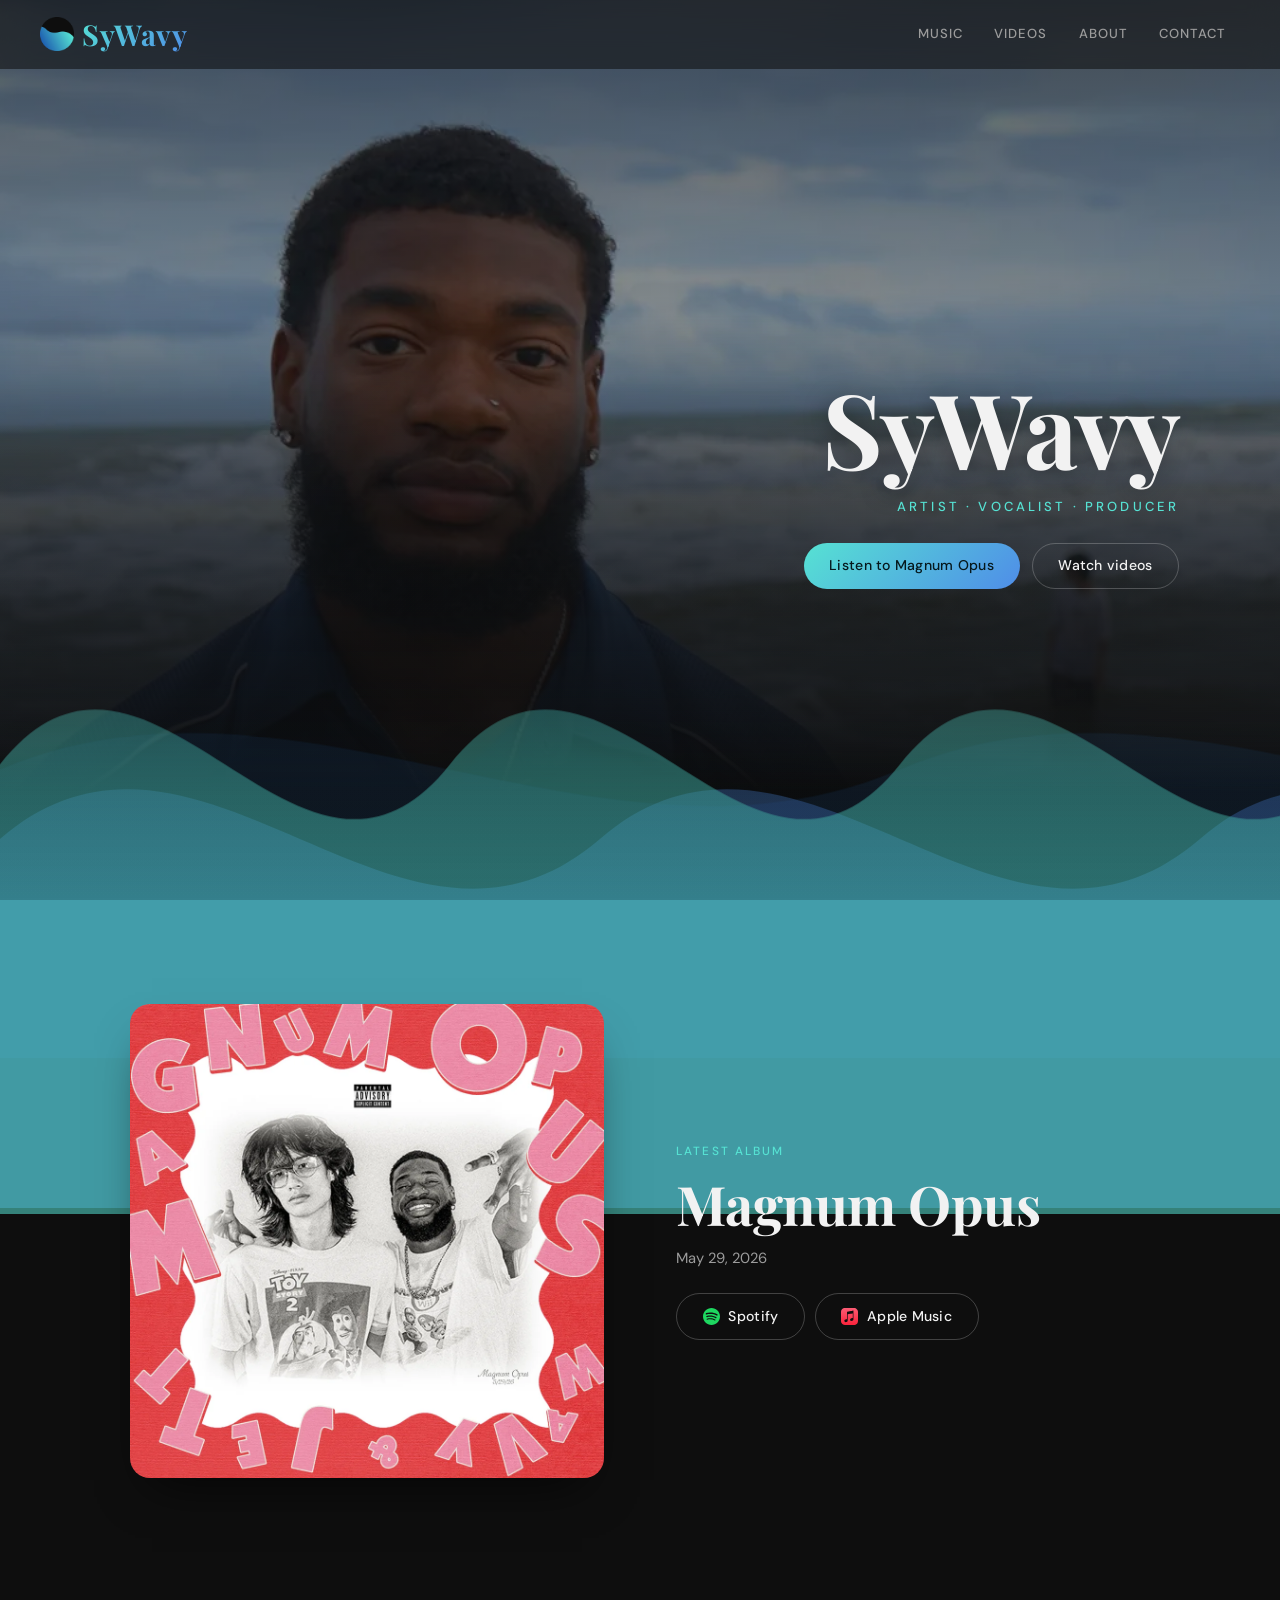
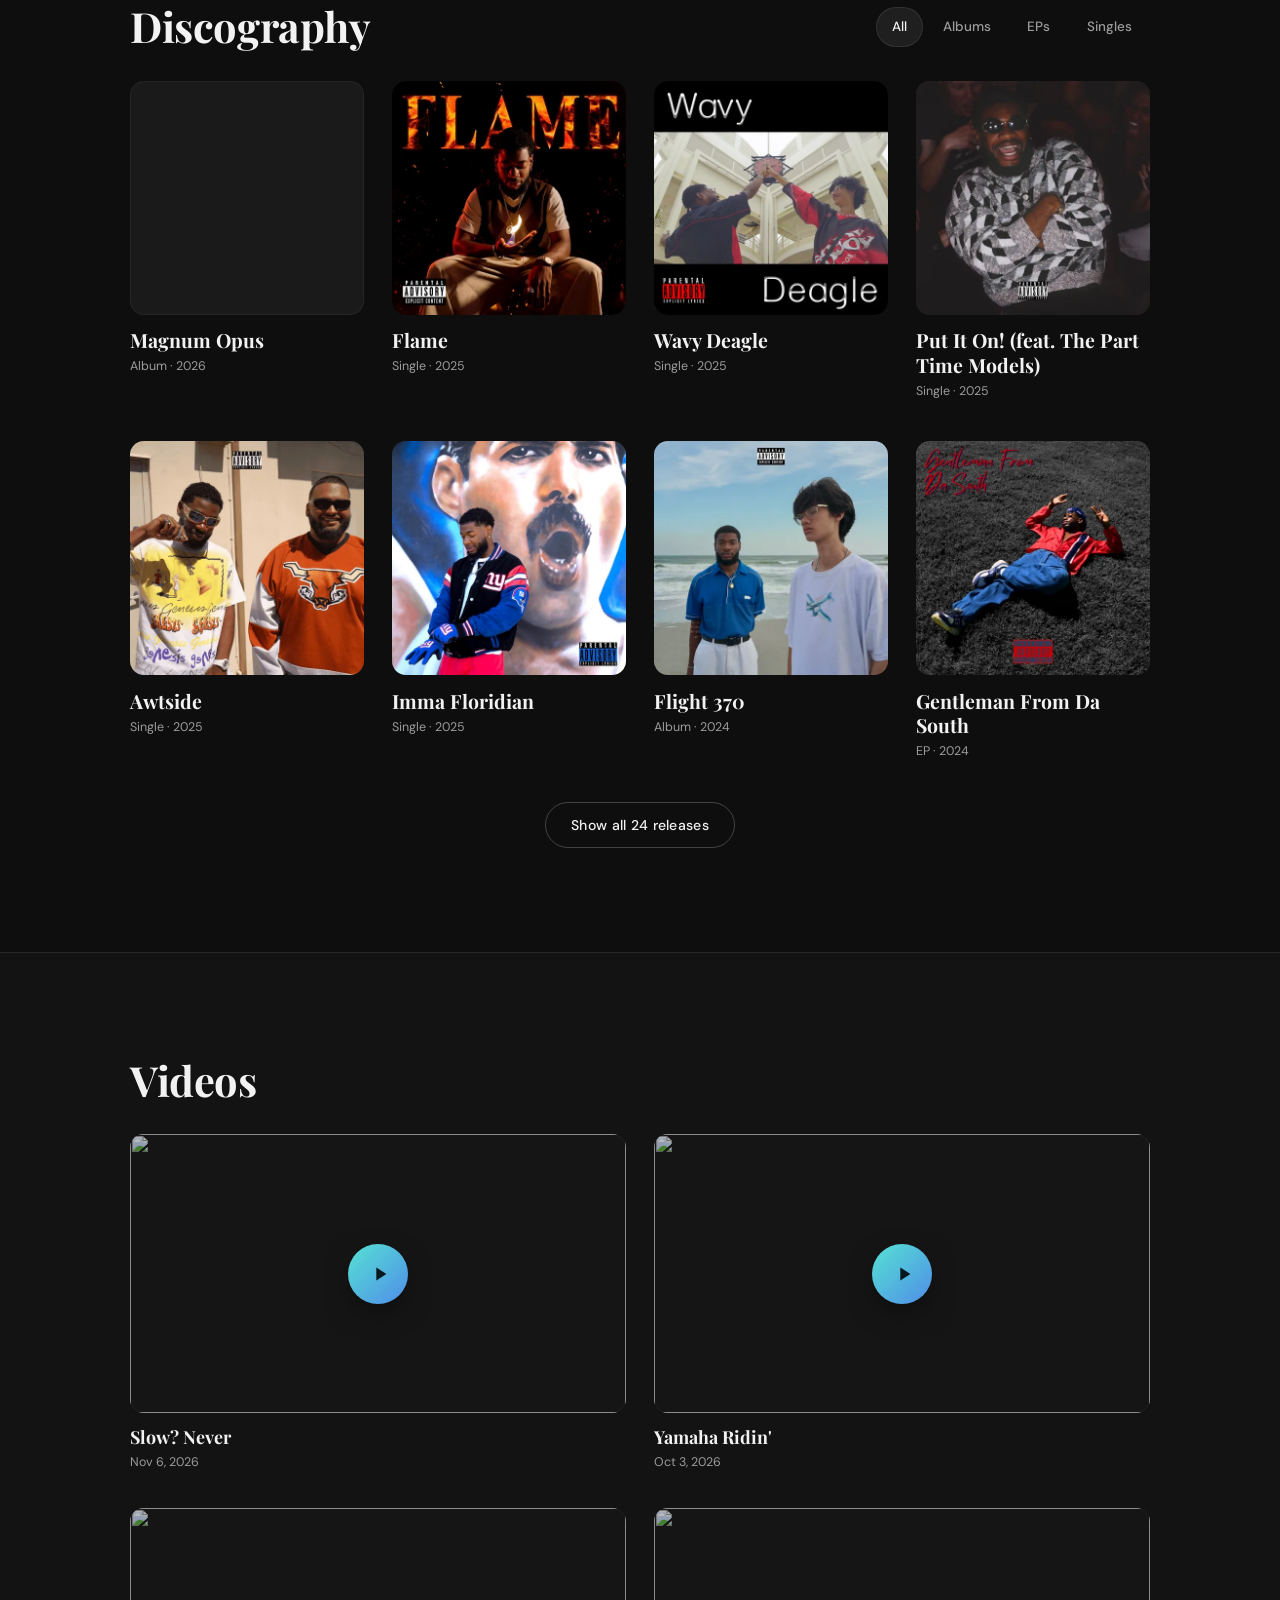
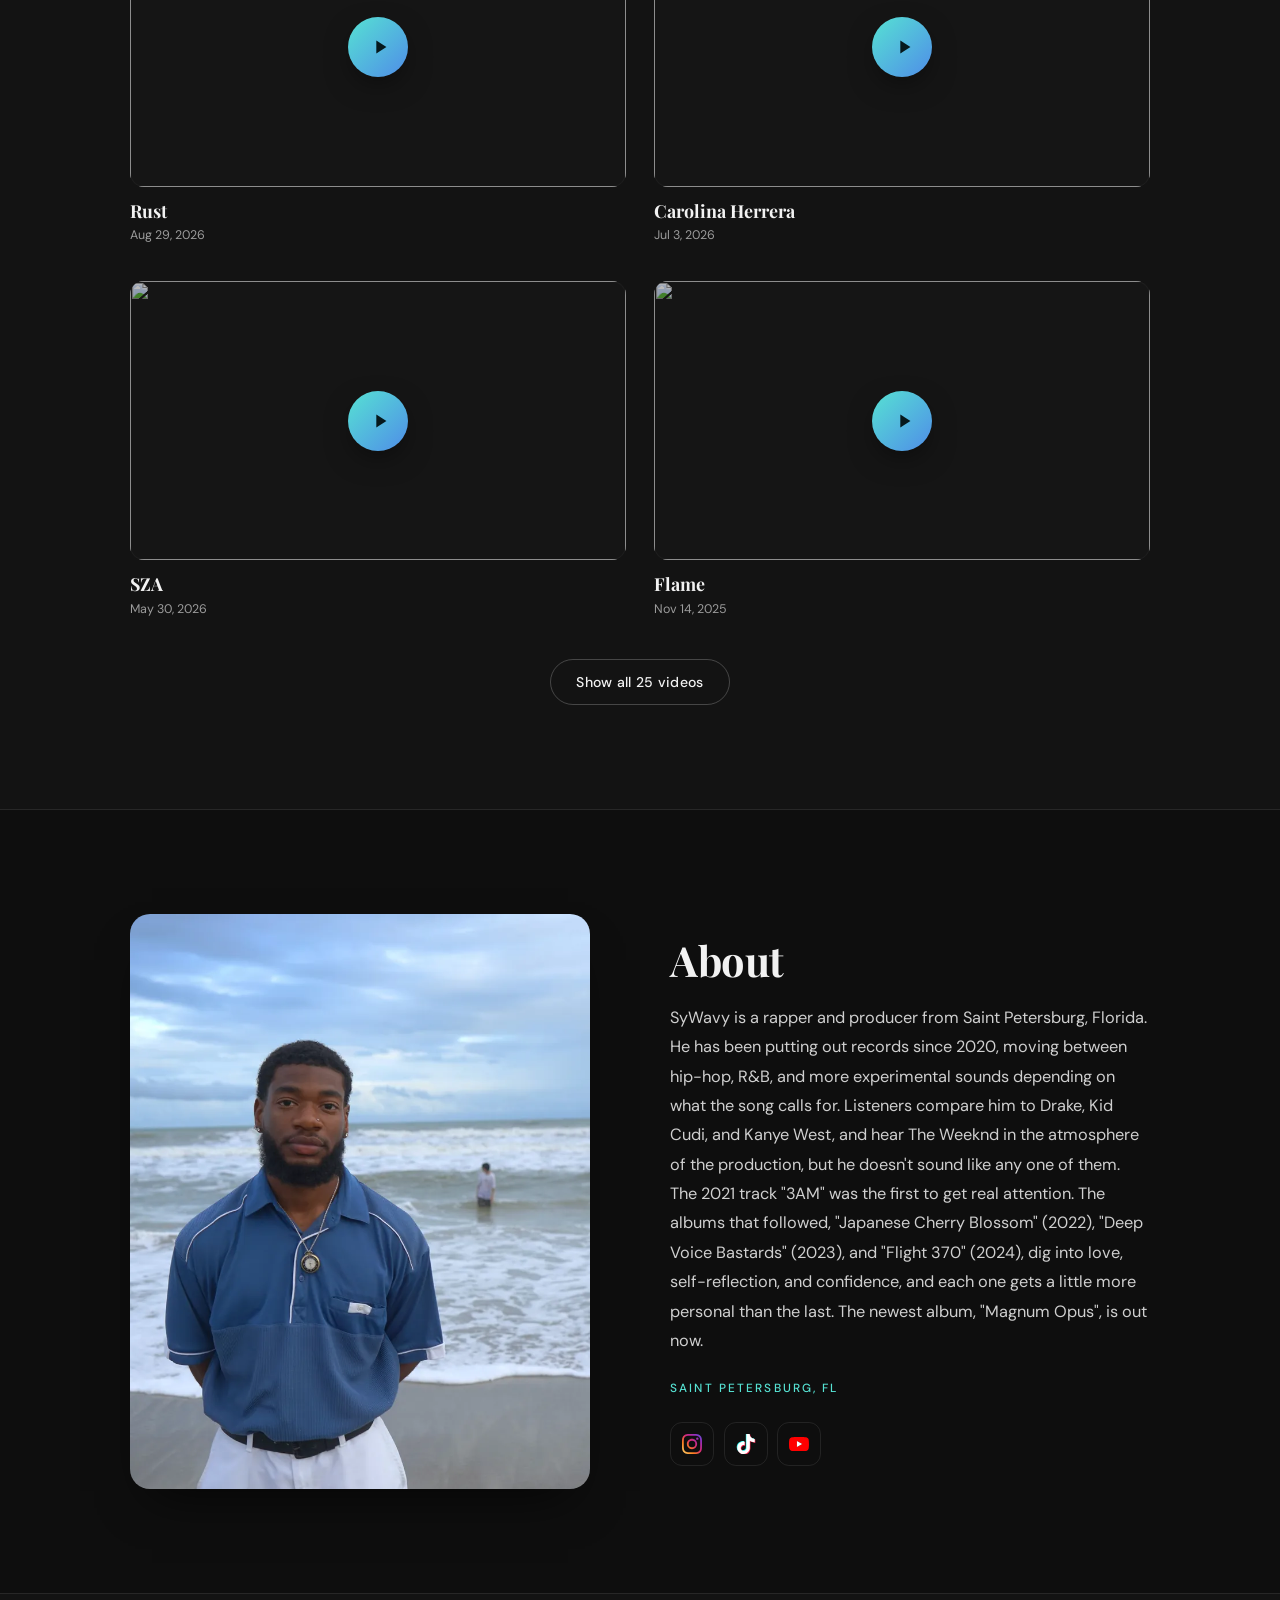
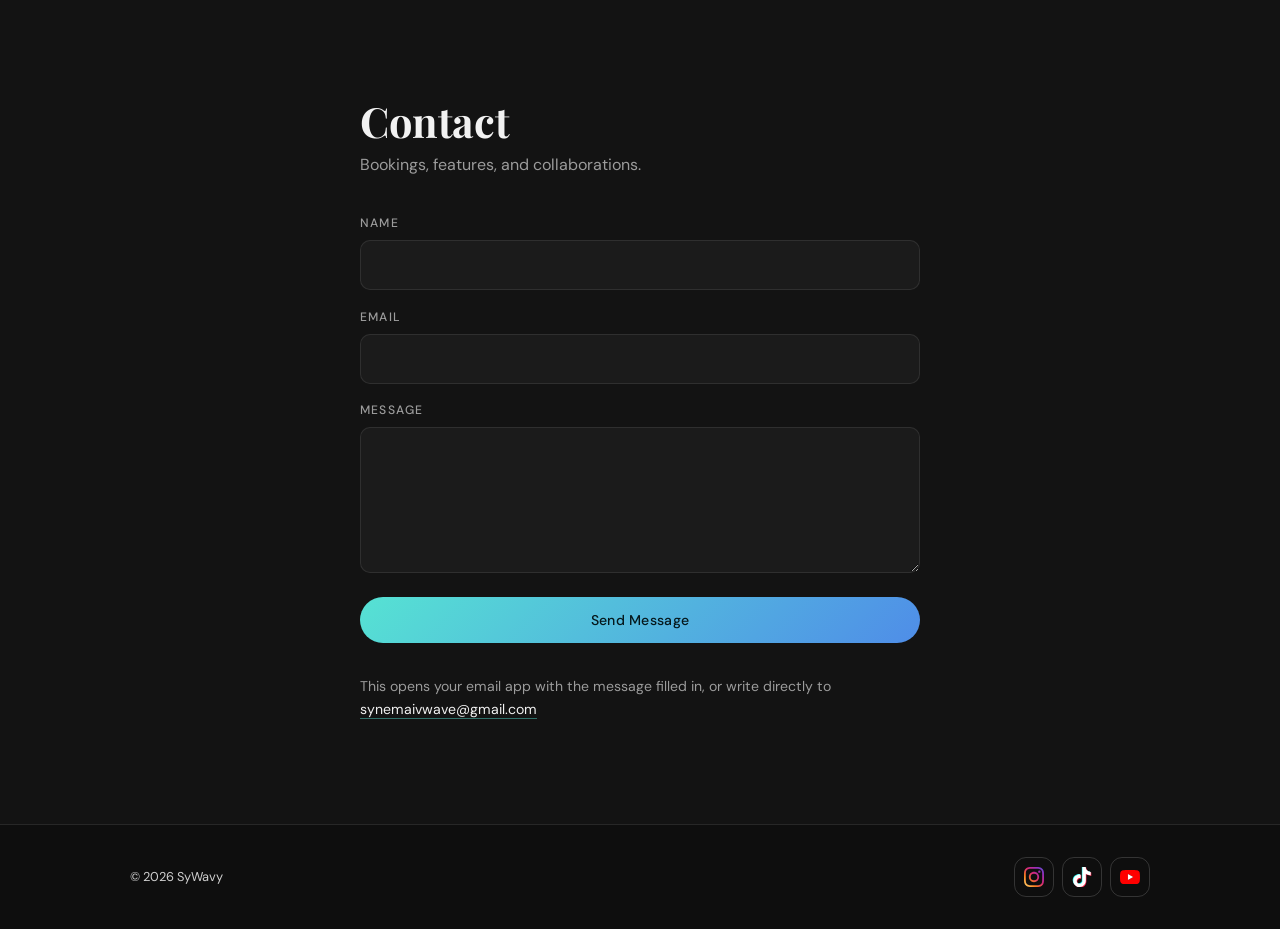
==== commit 40983a47: "put each page's text in the html so search and ai crawlers can read it build.js now runs the new ren" ====
--- a/index.html
+++ b/index.html
@@ -3,7 +3,7 @@
 <head>
   <meta charset="UTF-8" />
   <meta name="viewport" content="width=device-width, initial-scale=1.0, viewport-fit=cover" />
-  <title>SyWavy — Rapper &amp; Producer, St. Petersburg FL</title>
+  <title>SyWavy | Rapper and Producer from St. Petersburg, FL</title>
   <meta name="description" content="Official site of SyWavy, rapper and producer from Saint Petersburg, Florida. Stream the new album Magnum Opus, browse the full discography, and watch every music video." />
   <link rel="canonical" href="https://sywavy.com/" />
   <meta name="theme-color" content="#0e0e0e" />
@@ -32,22 +32,7 @@
   />
   <link rel="stylesheet" href="style.css" />
 
-  <script type="application/ld+json">
-  {
-    "@context": "https://schema.org",
-    "@type": "MusicGroup",
-    "name": "SyWavy",
-    "url": "https://sywavy.com/",
-    "image": "https://sywavy.com/assets/photos/og.jpg",
-    "genre": ["Hip-Hop", "R&B"],
-    "foundingLocation": { "@type": "Place", "name": "Saint Petersburg, Florida" },
-    "sameAs": [
-      "https://www.instagram.com/sywavvy/",
-      "https://www.tiktok.com/@sywavy",
-      "https://www.youtube.com/channel/UC914k5x3iDXPKdHNOSFLY2Q"
-    ]
-  }
-  </script>
+  <!-- build.js adds the structured data and writes each section's text into the page -->
 </head>
 <body>
 
@@ -171,7 +156,7 @@
           <div class="about-text">
             <h2 id="aboutHeading" class="section-heading">About</h2>
             <p id="aboutBio" class="about-bio"></p>
-            <p id="aboutLocation" class="about-location"></p>
+            <p id="aboutLocation" class="about-location eyebrow"></p>
             <div id="aboutSocials" class="about-socials"></div>
           </div>
         </div>
@@ -221,6 +206,7 @@
   </footer>
 
   <script src="data.js"></script>
+  <script src="render.js"></script>
   <script src="main.js"></script>
 </body>
 </html>
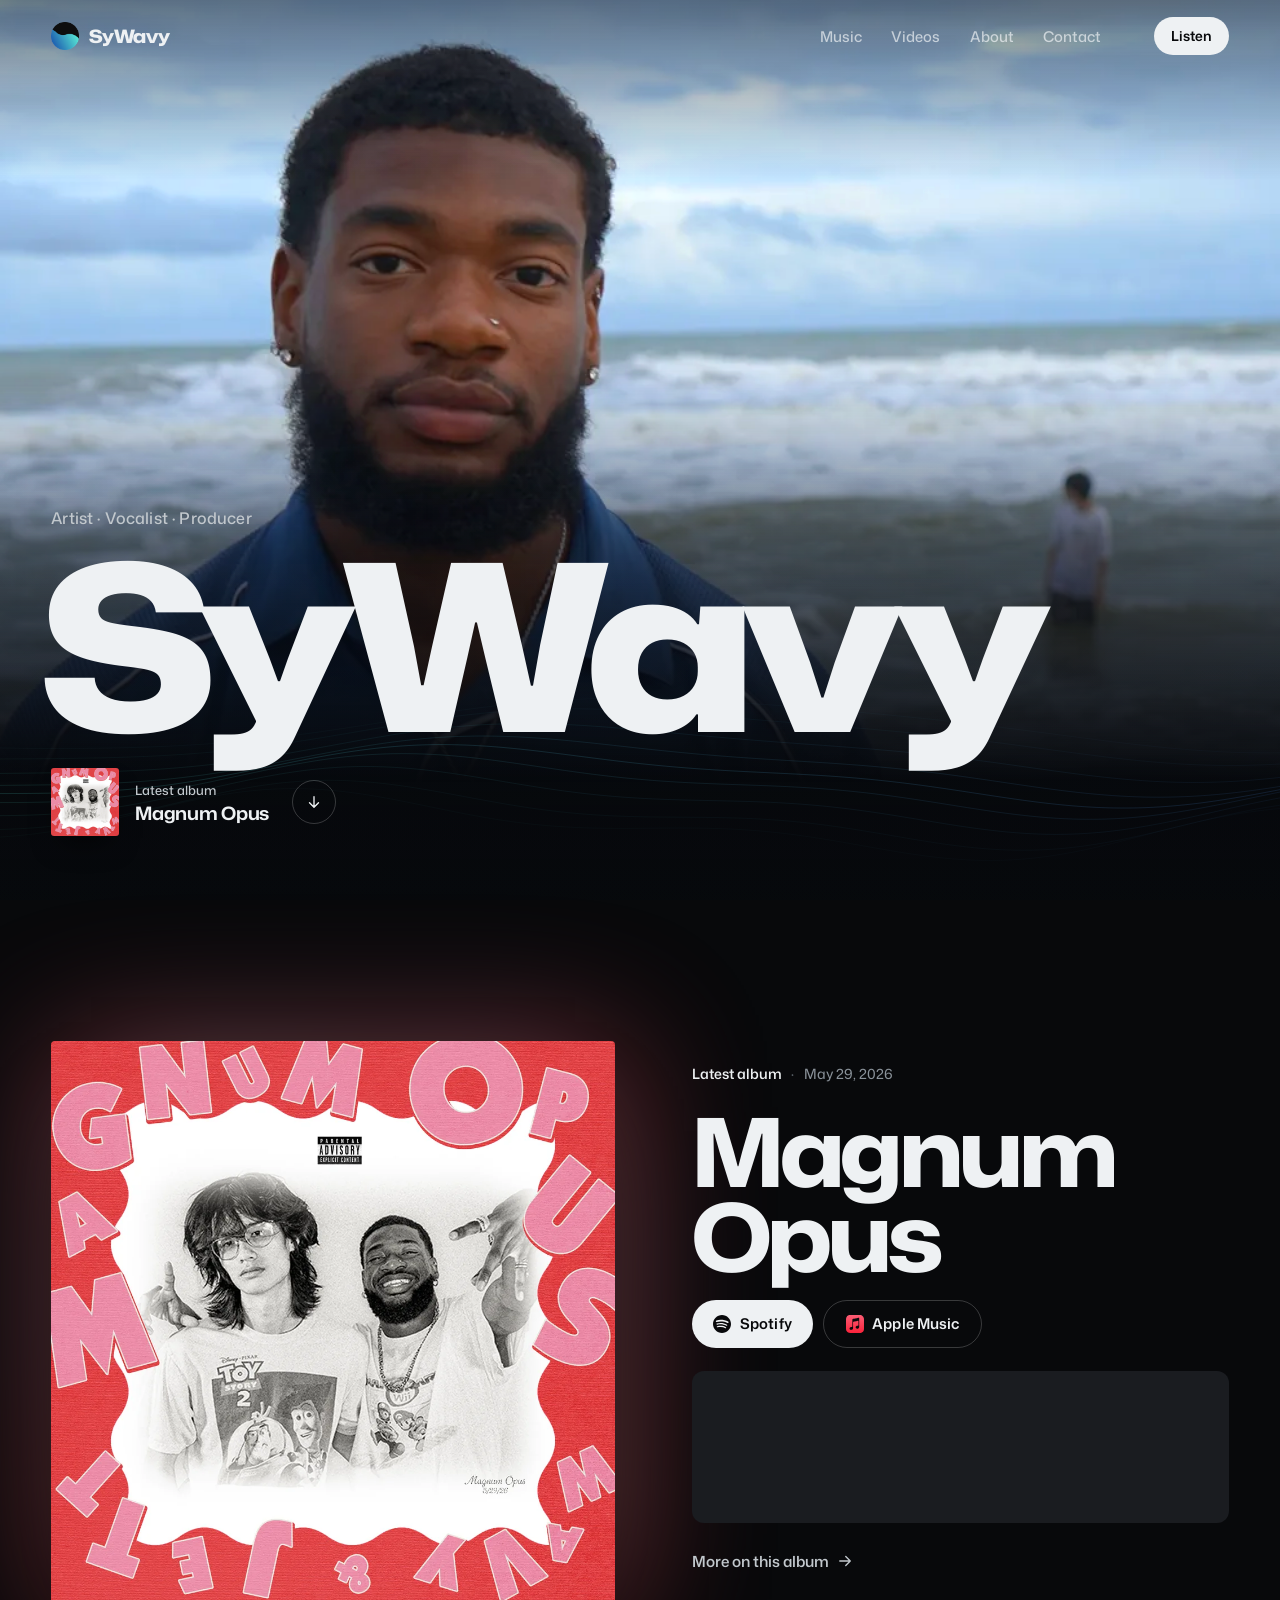
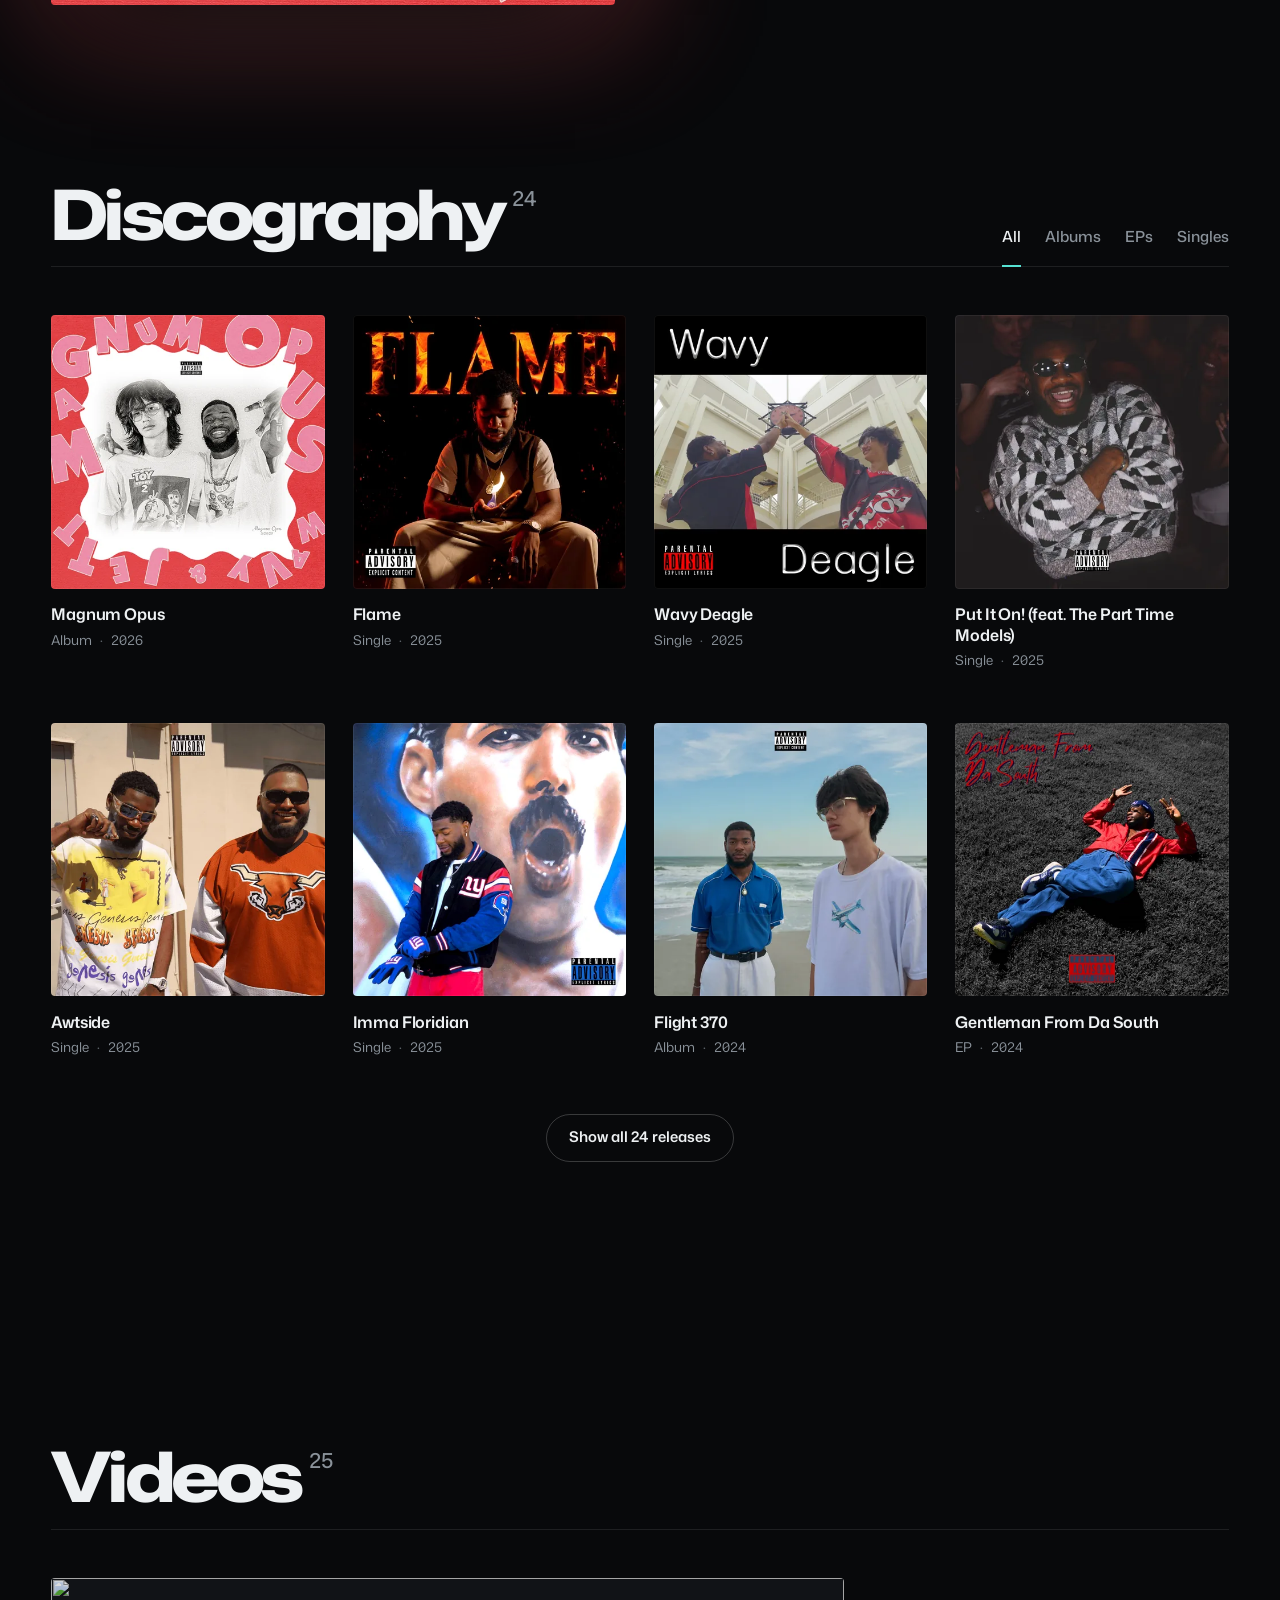
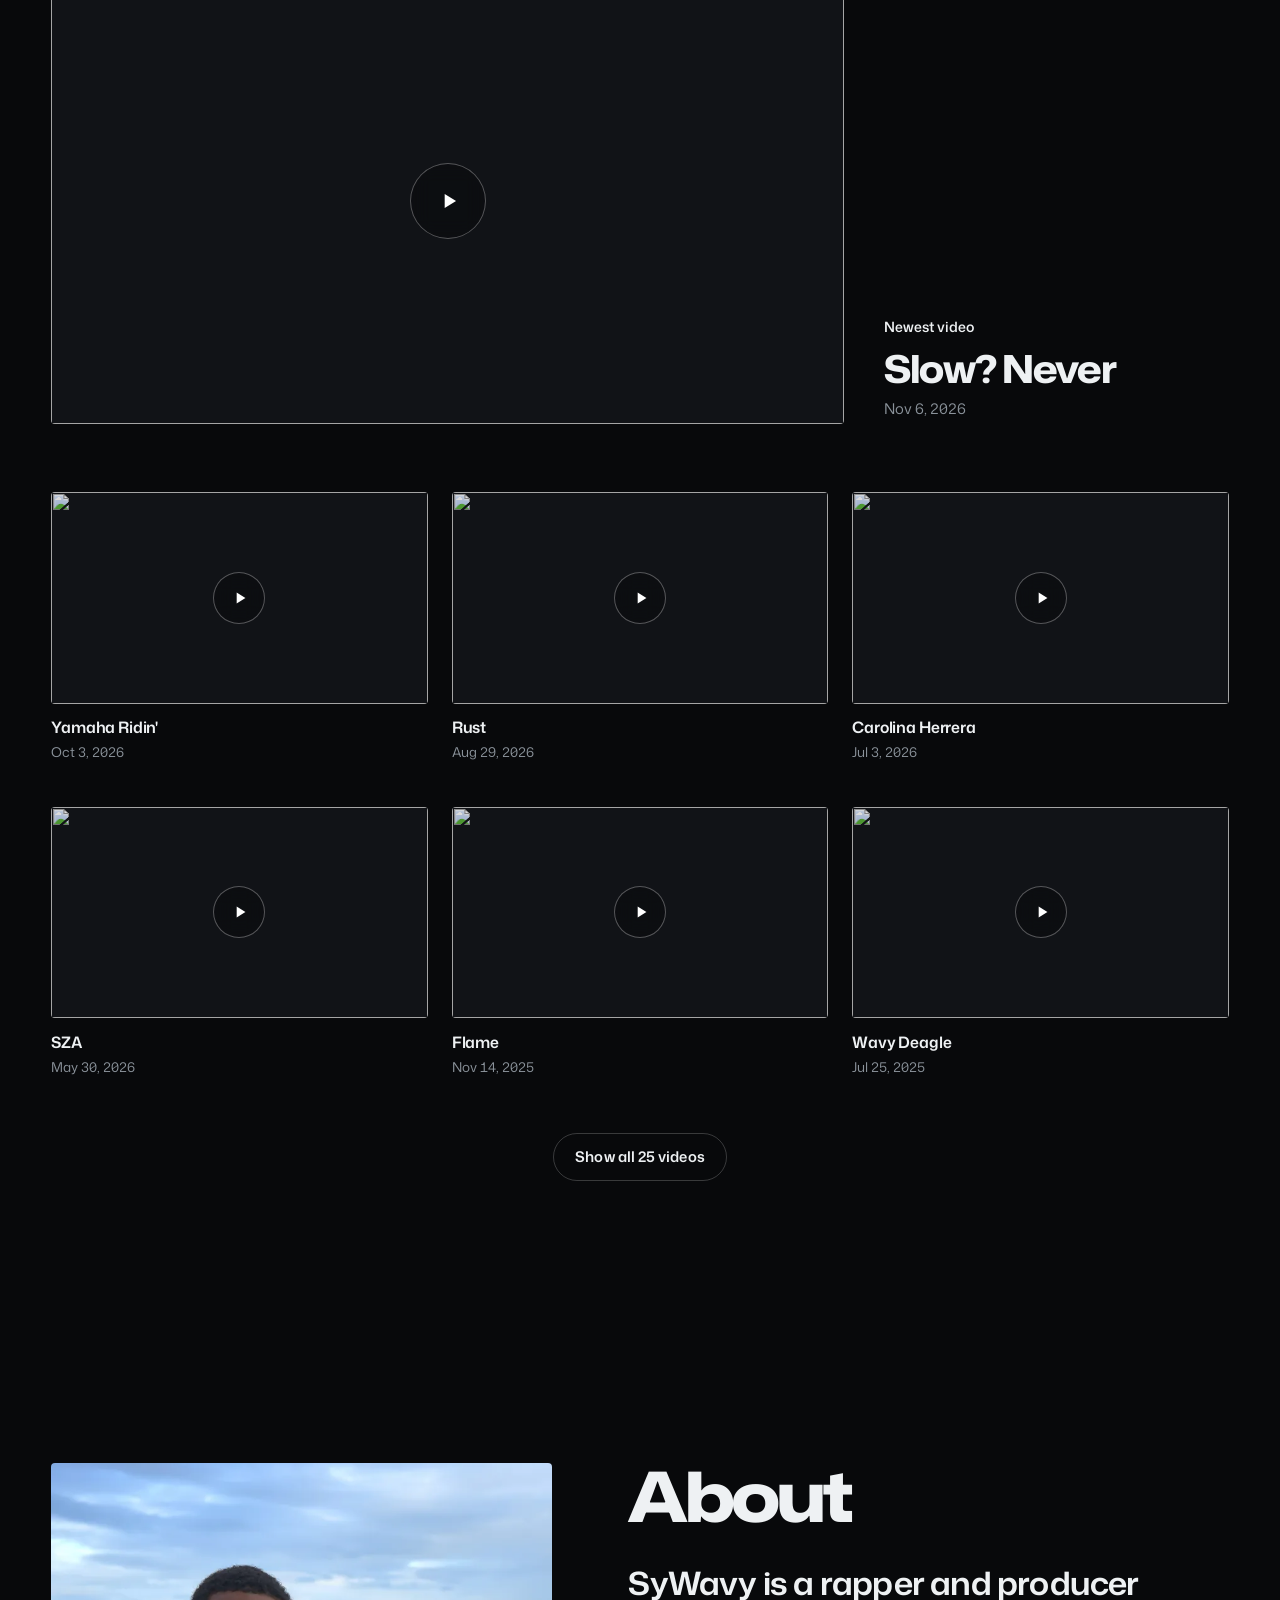
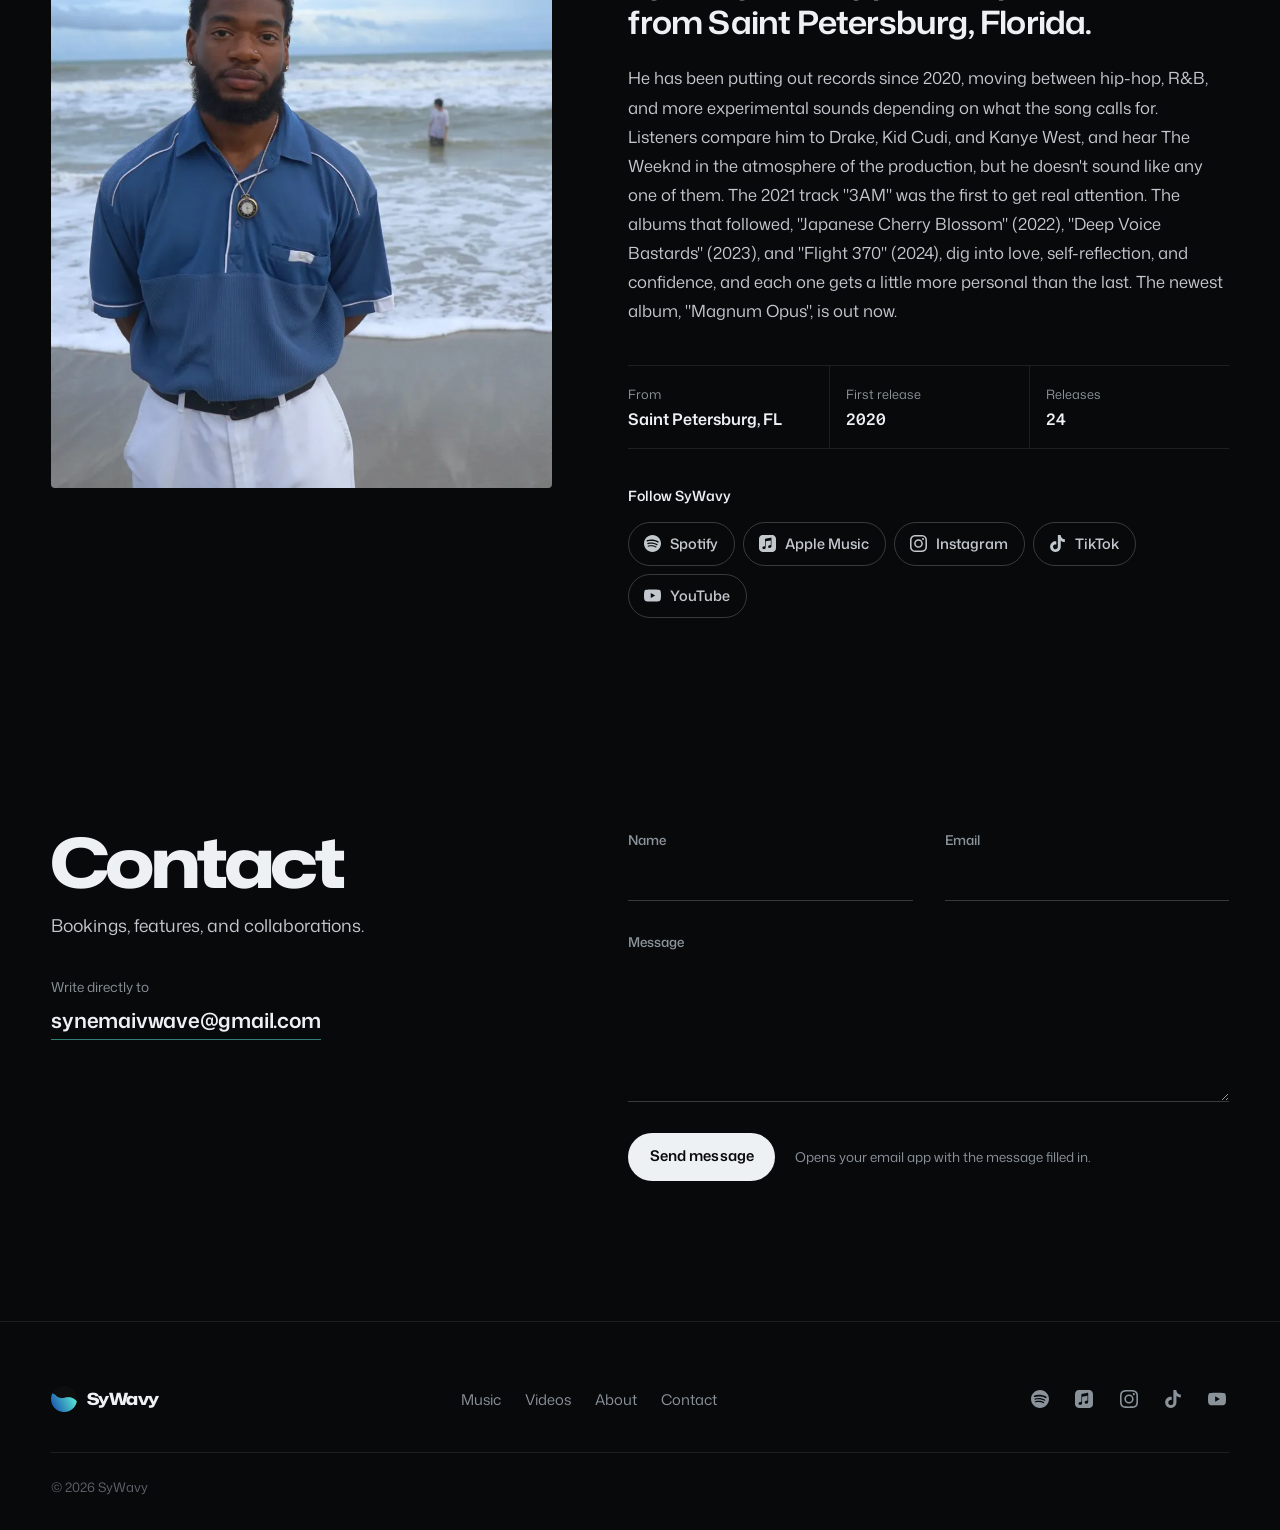
==== commit b6941785: "redesign the site around mona sans, a fine-line wave, and the newest release" ====
--- a/index.html
+++ b/index.html
@@ -6,7 +6,7 @@
   <title>SyWavy | Rapper and Producer from St. Petersburg, FL</title>
   <meta name="description" content="Official site of SyWavy, rapper and producer from Saint Petersburg, Florida. Stream the new album Magnum Opus, browse the full discography, and watch every music video." />
   <link rel="canonical" href="https://sywavy.com/" />
-  <meta name="theme-color" content="#0e0e0e" />
+  <meta name="theme-color" content="#08090b" />
 
   <meta property="og:type" content="website" />
   <meta property="og:site_name" content="SyWavy" />
@@ -21,41 +21,33 @@
   <meta name="twitter:description" content="Rapper and producer from Saint Petersburg, Florida. New album Magnum Opus out now." />
   <meta name="twitter:image" content="https://sywavy.com/assets/photos/og.jpg" />
 
-  <link rel="icon" type="image/png" sizes="96x96" href="assets/photos/logo-96.png" />
-  <link rel="apple-touch-icon" sizes="180x180" href="assets/photos/logo-180.png" />
+  <link rel="icon" type="image/png" sizes="96x96" href="/assets/photos/logo-96.png" />
+  <link rel="apple-touch-icon" sizes="180x180" href="/assets/photos/logo-180.png" />
 
   <link rel="preconnect" href="https://fonts.googleapis.com" />
   <link rel="preconnect" href="https://fonts.gstatic.com" crossorigin />
-  <link
-    href="https://fonts.googleapis.com/css2?family=Playfair+Display:wght@400;700&family=DM+Sans:wght@400;500&display=swap"
-    rel="stylesheet"
-  />
-  <link rel="stylesheet" href="style.css" />
+  <link href="https://fonts.googleapis.com/css2?family=Mona+Sans:wdth,wght@75..125,200..900&display=swap" rel="stylesheet" />
+  <link rel="stylesheet" href="/style.css" />
+  <script>document.documentElement.classList.add('js')</script>
 
   <!-- build.js adds the structured data and writes each section's text into the page -->
 </head>
 <body>
 
-  <!-- WAVE BACKGROUND -->
+  <!-- WAVES (waves.js draws them) -->
   <div id="waveBg" aria-hidden="true">
-    <div class="wave-layer wave-back"></div>
-    <div class="wave-layer wave-mid"></div>
-    <div class="wave-layer wave-front"></div>
     <div id="waveDepth"></div>
+    <canvas id="waves"></canvas>
   </div>
+
+  <a href="#music" class="skip-link">Skip to the music</a>
 
   <!-- NAV -->
   <nav id="nav" aria-label="Main navigation">
     <a href="#" class="nav-wordmark" aria-label="SyWavy home">
-      <img src="assets/photos/logo-96.png" alt="" class="nav-logo" width="96" height="96" />
+      <img src="/assets/photos/logo-96.png" alt="" class="nav-logo" width="96" height="96" />
       <span class="nav-wordmark-text">SyWavy</span>
     </a>
-
-    <button class="nav-hamburger" id="navHamburger" aria-label="Open menu" aria-expanded="false" aria-controls="navMenu">
-      <span></span>
-      <span></span>
-      <span></span>
-    </button>
 
     <ul class="nav-links" id="navMenu">
       <li><a href="#music" class="nav-link">Music</a></li>
@@ -63,21 +55,29 @@
       <li><a href="#about" class="nav-link">About</a></li>
       <li><a href="#contact" class="nav-link">Contact</a></li>
     </ul>
+
+    <div class="nav-end">
+      <a href="#music" class="nav-cta">Listen</a>
+      <button class="nav-hamburger" id="navHamburger" aria-label="Open menu" aria-expanded="false" aria-controls="navMenu">
+        <span></span>
+        <span></span>
+      </button>
+    </div>
   </nav>
 
   <main>
 
     <!-- HERO -->
     <section id="hero" aria-label="Intro">
-      <picture class="hero-bg" aria-hidden="true">
+      <picture class="hero-photo" aria-hidden="true">
         <source
           media="(min-width: 800px)"
-          srcset="assets/photos/sywavy-portrait-wide-1280.webp 1280w, assets/photos/sywavy-portrait-wide-1920.webp 1920w"
+          srcset="/assets/photos/sywavy-portrait-wide-1280.webp 1280w, /assets/photos/sywavy-portrait-wide-1920.webp 1920w"
           sizes="100vw"
         />
         <img
-          src="assets/photos/sywavy-portrait-800.webp"
-          srcset="assets/photos/sywavy-portrait-800.webp 800w, assets/photos/sywavy-portrait-1400.webp 1400w"
+          src="/assets/photos/sywavy-portrait-800.webp"
+          srcset="/assets/photos/sywavy-portrait-800.webp 800w, /assets/photos/sywavy-portrait-1400.webp 1400w"
           sizes="100vw"
           alt=""
           width="800"
@@ -86,14 +86,13 @@
           decoding="async"
         />
       </picture>
-      <div class="hero-overlay" aria-hidden="true"></div>
-      <div class="hero-content">
-        <h1 id="heroName" class="hero-name"></h1>
-        <p id="heroDescriptor" class="hero-descriptor"></p>
-        <div class="hero-actions">
-          <a href="#music" id="heroCta" class="btn-primary">Listen</a>
-          <a href="#videos" class="btn-outline">Watch videos</a>
-        </div>
+      <div class="hero-shade" aria-hidden="true"></div>
+      <div class="container hero-inner">
+        <div class="hero-title">
+          <p id="heroDescriptor" class="hero-descriptor"></p>
+          <h1 id="heroName" class="hero-name"></h1>
+        </div>
+        <a href="#music" id="heroRelease" class="hero-release"></a>
       </div>
     </section>
 
@@ -108,7 +107,7 @@
     <section id="discography" aria-labelledby="discographyHeading">
       <div class="container">
         <div class="section-head">
-          <h2 id="discographyHeading" class="section-heading">Discography</h2>
+          <h2 id="discographyHeading" class="section-heading">Discography<span id="releaseCount" class="section-count"></span></h2>
           <div class="filter-tabs" role="group" aria-label="Filter releases">
             <button class="filter-btn" data-filter="all" aria-pressed="true">All</button>
             <button class="filter-btn" data-filter="album" aria-pressed="false">Albums</button>
@@ -127,7 +126,7 @@
     <section id="videos" aria-labelledby="videosHeading">
       <div class="container">
         <div class="section-head">
-          <h2 id="videosHeading" class="section-heading">Videos</h2>
+          <h2 id="videosHeading" class="section-heading">Videos<span id="videoCount" class="section-count"></span></h2>
         </div>
         <div id="videosGrid" class="videos-grid"></div>
         <div class="show-more-wrap">
@@ -139,25 +138,26 @@
     <!-- ABOUT -->
     <section id="about" aria-labelledby="aboutHeading">
       <div class="container">
-        <div class="about-layout animate-on-scroll">
-          <div class="about-photo-wrap">
+        <div class="about-layout">
+          <div class="about-photo-wrap animate-on-scroll">
             <img
-              src="assets/photos/sywavy-portrait-800.webp"
-              srcset="assets/photos/sywavy-portrait-800.webp 800w, assets/photos/sywavy-portrait-1400.webp 1400w"
-              sizes="(min-width: 1024px) 460px, (min-width: 750px) 340px, 80vw"
+              src="/assets/photos/sywavy-portrait-800.webp"
+              srcset="/assets/photos/sywavy-portrait-800.webp 800w, /assets/photos/sywavy-portrait-1400.webp 1400w"
+              sizes="(min-width: 1024px) 520px, (min-width: 800px) 42vw, 92vw"
               alt="SyWavy standing on the beach in Saint Petersburg"
               class="about-photo"
               width="800"
-              height="1000"
+              height="1200"
               loading="lazy"
               decoding="async"
             />
           </div>
-          <div class="about-text">
+          <div class="about-text animate-on-scroll">
             <h2 id="aboutHeading" class="section-heading">About</h2>
-            <p id="aboutBio" class="about-bio"></p>
-            <p id="aboutLocation" class="about-location eyebrow"></p>
-            <div id="aboutSocials" class="about-socials"></div>
+            <div id="aboutBio" class="about-bio"></div>
+            <dl id="aboutFacts" class="about-facts"></dl>
+            <p class="about-follow-label">Follow SyWavy</p>
+            <div id="aboutSocials" class="follow-links"></div>
           </div>
         </div>
       </div>
@@ -166,31 +166,37 @@
     <!-- CONTACT -->
     <section id="contact" aria-labelledby="contactHeading">
       <div class="container">
-        <div class="contact-inner animate-on-scroll">
-          <h2 id="contactHeading" class="section-heading">Contact</h2>
-          <p class="contact-sub">Bookings, features, and collaborations.</p>
-
-          <form id="contactForm" novalidate>
-            <div class="form-group">
-              <label for="formName">Name</label>
-              <input type="text" id="formName" name="name" autocomplete="name" required />
-            </div>
-            <div class="form-group">
-              <label for="formEmail">Email</label>
-              <input type="email" id="formEmail" name="email" autocomplete="email" required />
+        <div class="contact-layout animate-on-scroll">
+          <div class="contact-intro">
+            <h2 id="contactHeading" class="section-heading">Contact</h2>
+            <p class="contact-sub">Bookings, features, and collaborations.</p>
+            <p class="contact-direct">
+              <span>Write directly to</span>
+              <a id="contactEmail" href="#" class="contact-email"></a>
+            </p>
+          </div>
+
+          <form id="contactForm" class="contact-form" novalidate>
+            <div class="form-row">
+              <div class="form-group">
+                <label for="formName">Name</label>
+                <input type="text" id="formName" name="name" autocomplete="name" required />
+              </div>
+              <div class="form-group">
+                <label for="formEmail">Email</label>
+                <input type="email" id="formEmail" name="email" autocomplete="email" required />
+              </div>
             </div>
             <div class="form-group">
               <label for="formMessage">Message</label>
               <textarea id="formMessage" name="message" rows="5" required></textarea>
             </div>
-            <button type="submit" class="btn-primary btn-submit">Send Message</button>
+            <div class="form-submit">
+              <button type="submit" class="btn-primary">Send message</button>
+              <p class="form-note">Opens your email app with the message filled in.</p>
+            </div>
             <div id="formFeedback" class="form-feedback" aria-live="polite"></div>
           </form>
-
-          <p class="contact-direct">
-            This opens your email app with the message filled in, or write directly to
-            <a id="contactEmail" href="#" class="contact-email-link"></a>
-          </p>
         </div>
       </div>
     </section>
@@ -200,13 +206,24 @@
   <!-- FOOTER -->
   <footer id="footer">
     <div class="container footer-inner">
+      <a href="#" class="footer-brand" aria-label="Back to the top">
+        <img src="/assets/photos/logo-96.png" alt="" width="96" height="96" loading="lazy" />
+        <span>SyWavy</span>
+      </a>
+      <ul class="footer-links">
+        <li><a href="#music">Music</a></li>
+        <li><a href="#videos">Videos</a></li>
+        <li><a href="#about">About</a></li>
+        <li><a href="#contact">Contact</a></li>
+      </ul>
+      <div id="footerSocials" class="footer-socials"></div>
       <p class="footer-copy" id="footerCopy"></p>
-      <div id="footerSocials" class="footer-socials"></div>
     </div>
   </footer>
 
-  <script src="data.js"></script>
-  <script src="render.js"></script>
-  <script src="main.js"></script>
+  <script src="/data.js"></script>
+  <script src="/render.js"></script>
+  <script src="/waves.js"></script>
+  <script src="/main.js"></script>
 </body>
 </html>
--- a/style.css
+++ b/style.css
@@ -1,35 +1,36 @@
 /* ============================================================
    DESIGN TOKENS
+   One typeface (Mona Sans) used at different widths: wide and
+   heavy for names and headings, normal width for everything else.
+   Teal is the accent and stays rare: the waves, focus, the
+   active nav link, and buttons on hover.
    ============================================================ */
 :root {
-  --color-bg:        #0e0e0e;
-  --color-surface:   rgba(20, 20, 20, 0.86);
-  --color-field:     rgba(255, 255, 255, 0.04);
-  --color-accent:    #56e2d3;
-  --color-accent-2:  #4f8de8;
-  --color-accent-dim: rgba(86, 226, 211, 0.45);
-  --color-text:      #f2f2f2;
-  --color-text-soft: #cfcfcf;
-  --color-muted:     #9c9c9c;
-  --color-line:      rgba(255, 255, 255, 0.09);
-
-  --gradient-wave: linear-gradient(135deg, #56e2d3 0%, #4f8de8 100%);
-
-  --font-display: 'Playfair Display', Georgia, 'Times New Roman', serif;
-  --font-ui:      'DM Sans', system-ui, -apple-system, sans-serif;
-
-  --radius:    14px;
-  --radius-lg: 20px;
-  --radius-pill: 999px;
-
-  --shadow-card: 0 24px 48px -22px rgba(0, 0, 0, 0.75);
+  --bg:          #08090b;
+  --bg-raise:    #111317;
+  --text:        #eef1f3;
+  --text-soft:   #c2c8cd;
+  --muted:       #8a929a;
+  --faint:       #5c636a;
+  --line:        rgba(255, 255, 255, 0.09);
+  --line-strong: rgba(255, 255, 255, 0.2);
+
+  --accent:      #56e2d3;
+  --accent-2:    #4f8de8;
+  --accent-ink:  #03201c;
+
+  --font: 'Mona Sans', ui-sans-serif, system-ui, -apple-system, 'Segoe UI', Roboto, sans-serif;
+
+  --radius-art: 4px;
+  --radius:     10px;
+  --pill:       999px;
 
   --ease-out: cubic-bezier(0.22, 1, 0.36, 1);
-  --t-fast: 0.22s ease;
-
-  --container-max: 1100px;
-  --gutter: clamp(1.25rem, 5vw, 2.5rem);
-  --section-pad: clamp(4rem, 9vw, 6.5rem);
+  --t-fast: 0.2s ease;
+
+  --container-max: 1320px;
+  --gutter: clamp(1.25rem, 4vw, 3.5rem);
+  --section-pad: clamp(5rem, 11vw, 9rem);
 }
 
 /* ============================================================
@@ -38,41 +39,61 @@
 *, *::before, *::after { box-sizing: border-box; margin: 0; padding: 0; }
 
 html {
+  background: var(--bg);
   scroll-behavior: smooth;
+  scroll-padding-top: 4.5rem;
   -webkit-text-size-adjust: 100%;
 }
 
+/* The page color lives on html only. A background on body would paint over
+   the waves, which sit behind the page. */
 body {
-  background-color: var(--color-bg);
-  color: var(--color-text);
-  font-family: var(--font-ui);
+  color: var(--text);
+  font-family: var(--font);
   font-size: 16px;
-  line-height: 1.55;
+  line-height: 1.6;
   min-height: 100dvh;
   overflow-x: clip; /* hidden creates a scroll container in iOS Safari, breaking position:fixed */
   -webkit-font-smoothing: antialiased;
+  -moz-osx-font-smoothing: grayscale;
+  text-rendering: optimizeLegibility;
 }
 
 img { display: block; max-width: 100%; height: auto; }
 a { color: inherit; text-decoration: none; }
 ul { list-style: none; }
-button { cursor: pointer; border: none; background: none; font-family: var(--font-ui); color: inherit; }
+button { cursor: pointer; border: none; background: none; font-family: var(--font); color: inherit; }
 
 /* Interactive elements: no grey tap flash (we draw our own pressed states), no double-tap zoom delay */
 a, button, [role="button"], input, textarea, select { -webkit-tap-highlight-color: transparent; }
 a, button, [role="button"] { touch-action: manipulation; }
 [hidden] { display: none !important; }
 
-::selection { background: rgba(86, 226, 211, 0.35); }
+::selection { background: rgba(86, 226, 211, 0.32); color: #fff; }
 
 :focus-visible {
-  outline: 2px solid var(--color-accent);
+  outline: 2px solid var(--accent);
   outline-offset: 3px;
   border-radius: 4px;
 }
 
-/* ============================================================
-   LAYOUT UTILITIES
+.skip-link {
+  position: fixed;
+  top: 0.75rem;
+  left: 0.75rem;
+  z-index: 2000;
+  padding: 0.6rem 1rem;
+  border-radius: var(--pill);
+  background: var(--text);
+  color: var(--bg);
+  font-weight: 600;
+  font-size: 0.9rem;
+  transform: translateY(-200%);
+}
+.skip-link:focus-visible { transform: none; }
+
+/* ============================================================
+   LAYOUT + TYPE
    ============================================================ */
 .container {
   width: 100%;
@@ -82,54 +103,86 @@
 }
 
 .section-heading {
-  font-family: var(--font-display);
-  font-size: clamp(1.75rem, 4vw, 2.6rem);
-  font-weight: 700;
-  line-height: 1.1;
-  letter-spacing: -0.01em;
-  color: var(--color-text);
-}
+  font-size: clamp(2.4rem, 5.4vw, 4.5rem);
+  font-stretch: 125%;
+  font-weight: 780;
+  line-height: 0.95;
+  letter-spacing: -0.04em;
+  color: var(--text);
+}
+
+.section-heading-sm { font-size: clamp(1.6rem, 3vw, 2.3rem); letter-spacing: -0.03em; }
+
+/* The count beside a heading: Discography 24 */
+.section-count {
+  display: inline-block;
+  margin-left: 0.4em;
+  font-size: 0.3em;
+  font-stretch: 100%;
+  font-weight: 500;
+  letter-spacing: 0;
+  vertical-align: top;
+  line-height: 1;
+  color: var(--muted);
+  font-variant-numeric: tabular-nums;
+  transform: translateY(0.35em);
+}
+.section-count:empty { display: none; }
 
 .section-head {
   display: flex;
   align-items: flex-end;
   justify-content: space-between;
-  gap: 1rem 2rem;
+  gap: 1.5rem 2rem;
   flex-wrap: wrap;
-  margin-bottom: 2rem;
-}
-
-.eyebrow {
-  font-size: 0.74rem;
-  font-weight: 500;
-  letter-spacing: 0.18em;
-  text-transform: uppercase;
-  color: var(--color-accent);
-}
-
-.sr-only {
-  position: absolute; width: 1px; height: 1px; padding: 0; margin: -1px;
-  overflow: hidden; clip: rect(0, 0, 0, 0); white-space: nowrap; border: 0;
-}
+  margin-bottom: clamp(2rem, 4vw, 3rem);
+  padding-bottom: 1.25rem;
+  border-bottom: 1px solid var(--line);
+}
+
+/* Small line above a title: "Latest album · May 29, 2026" */
+.kicker {
+  display: flex;
+  flex-wrap: wrap;
+  align-items: center;
+  gap: 0.35rem 0.6rem;
+  font-size: 0.88rem;
+  font-weight: 560;
+  color: var(--text);
+}
+.kicker span { color: var(--muted); font-weight: 450; }
+.kicker span::before { content: '·'; margin-right: 0.6rem; color: var(--faint); }
 
 .show-more-wrap {
   display: flex;
   justify-content: center;
-  margin-top: 2.5rem;
-}
-
-/* ============================================================
-   SCROLL REVEAL
-   ============================================================ */
-.animate-on-scroll,
-.video-item {
+  margin-top: clamp(2.5rem, 5vw, 3.5rem);
+}
+
+.text-link {
+  display: inline-flex;
+  align-items: center;
+  gap: 0.45rem;
+  min-height: 44px;
+  font-size: 0.95rem;
+  font-weight: 560;
+  color: var(--text-soft);
+  transition: color var(--t-fast);
+}
+.text-link svg { width: 18px; height: 18px; transition: transform 0.3s var(--ease-out); }
+
+/* ============================================================
+   SCROLL REVEAL (only when scripts run, so nothing stays hidden without them)
+   ============================================================ */
+.js .animate-on-scroll,
+.js .video-item {
   opacity: 0;
-  transform: translateY(22px);
-  transition: opacity 0.7s var(--ease-out), transform 0.7s var(--ease-out);
-}
-
-.animate-on-scroll.visible,
-.video-item.visible {
+  transform: translateY(18px);
+  transition: opacity 0.9s var(--ease-out), transform 0.9s var(--ease-out);
+}
+
+.js .animate-on-scroll.visible,
+.js .video-item.visible {
   opacity: 1;
   transform: none;
 }
@@ -143,121 +196,67 @@
   align-items: center;
   justify-content: center;
   gap: 0.55rem;
-  min-height: 46px;
-  padding: 0.7rem 1.6rem;
-  border-radius: var(--radius-pill);
-  font-family: var(--font-ui);
-  font-size: 0.88rem;
-  font-weight: 500;
-  letter-spacing: 0.02em;
+  min-height: 48px;
+  padding: 0 1.35rem;
+  border-radius: var(--pill);
+  font-family: var(--font);
+  font-size: 0.92rem;
+  font-weight: 600;
+  letter-spacing: 0.005em;
+  line-height: 1;
   white-space: nowrap;
-  transition: transform var(--t-fast), box-shadow var(--t-fast), border-color var(--t-fast),
-              color var(--t-fast), background-color var(--t-fast), opacity var(--t-fast);
+  transition: transform var(--t-fast), border-color var(--t-fast), color var(--t-fast),
+              background-color var(--t-fast), opacity var(--t-fast);
 }
 
 .btn-primary {
-  background: var(--gradient-wave);
-  color: #06181c;
-  font-weight: 500;
-}
-
-.btn-primary:focus-visible {
-  transform: translateY(-2px);
-  box-shadow: 0 10px 28px -8px rgba(86, 226, 211, 0.55);
+  background: var(--text);
+  color: var(--bg);
 }
 
 .btn-outline {
-  border: 1.5px solid rgba(255, 255, 255, 0.22);
-  color: var(--color-text);
+  border: 1px solid var(--line-strong);
+  color: var(--text);
   background: transparent;
 }
 
-.btn-outline:focus-visible {
-  border-color: var(--color-accent);
-  color: var(--color-accent);
-  background: rgba(86, 226, 211, 0.06);
-}
+.btn-primary:focus-visible { background: var(--accent); color: var(--accent-ink); }
+.btn-outline:focus-visible { border-color: rgba(255, 255, 255, 0.55); background: rgba(255, 255, 255, 0.05); }
 
 /* Brand marks carry their own official colors inside the SVG */
-.btn-platform-icon { display: inline-flex; width: 17px; height: 17px; flex-shrink: 0; }
-.btn-platform-icon svg,
-.btn-outline svg { display: block; width: 17px; height: 17px; flex-shrink: 0; }
-
-.btn-outline[data-platform="Spotify"]:focus-visible { border-color: #1DB954; color: #1DB954; background: rgba(29, 185, 84, 0.07); }
-.btn-outline[data-platform="Apple Music"]:focus-visible { border-color: #FA5C6A; color: #FA5C6A; background: rgba(250, 36, 60, 0.07); }
-.btn-outline[data-platform="YouTube"]:focus-visible, .btn-outline[data-platform="YouTube Music"]:focus-visible { border-color: #FF4E45; color: #FF4E45; background: rgba(255, 0, 0, 0.07); }
-.btn-outline[data-platform="Amazon Music"]:focus-visible { border-color: #00A8E1; color: #00A8E1; background: rgba(0, 168, 225, 0.07); }
-.btn-outline[data-platform="Tidal"]:focus-visible { border-color: #7fe9ff; color: #7fe9ff; background: rgba(0, 255, 255, 0.07); }
-.btn-outline[data-platform="Deezer"]:focus-visible { border-color: #FEAA2D; color: #FEAA2D; background: rgba(254, 170, 45, 0.07); }
-.btn-outline[data-platform="SoundCloud"]:focus-visible { border-color: #FF5500; color: #FF5500; background: rgba(255, 85, 0, 0.07); }
-.btn-outline[data-platform="Pandora"]:focus-visible { border-color: #6A91E8; color: #6A91E8; background: rgba(106, 145, 232, 0.07); }
-
-/* ============================================================
-   WAVE BACKGROUND
+.btn-platform-icon { display: inline-flex; width: 18px; height: 18px; flex-shrink: 0; }
+.btn-platform-icon svg { display: block; width: 18px; height: 18px; }
+
+.stream-links {
+  display: flex;
+  flex-wrap: wrap;
+  gap: 0.6rem;
+}
+
+/* ============================================================
+   WAVES (drawn by waves.js)
    ============================================================ */
 #waveBg {
   position: fixed;
   inset: 0;
   z-index: -1;
-  overflow: visible;
   pointer-events: none;
 }
 
-/* Deep-water overlay — opacity driven by JS on scroll */
+/* Deeper water the further down the page; waves.js sets the opacity */
 #waveDepth {
   position: absolute;
   inset: 0;
-  background: linear-gradient(to bottom, #03111e 0%, #010810 100%);
+  background: linear-gradient(to bottom, #04111c 0%, #020b13 100%);
   opacity: 0;
-  pointer-events: none;
-}
-
-.wave-layer {
+}
+
+#waves {
   position: absolute;
-  left: 0;
-  right: 0;
-  background-repeat: repeat-x;
-  transform-origin: bottom center;
-  -webkit-mask-image: linear-gradient(to bottom, transparent 0%, black 10vh);
-  mask-image: linear-gradient(to bottom, transparent 0%, black 10vh);
-  will-change: transform;
-}
-
-/* JS sets --back-tf / --mid-tf / --front-tf each RAF frame */
-.wave-back  { transform: var(--back-tf,  translateY(-20vh)); }
-.wave-mid   { transform: var(--mid-tf,   translateY(-20vh)); }
-.wave-front { transform: var(--front-tf, translateY(-20vh)); }
-
-.wave-back {
-  bottom: -42vh;
-  height: 64vh;
-  background-image: url("data:image/svg+xml,%3Csvg xmlns='http://www.w3.org/2000/svg' viewBox='0 0 1800 100' preserveAspectRatio='none'%3E%3Cpath d='M0,50 C300,28 600,72 900,50 C1200,28 1500,72 1800,50 L1800,100 L0,100 Z' fill='%231a3a5c'/%3E%3C/svg%3E");
-  background-size: 1800px 100%;
-  opacity: 0.35;
-  animation: waveBack 60s linear infinite;
-}
-
-.wave-mid {
-  bottom: -60vh;
-  height: 82vh;
-  background-image: url("data:image/svg+xml,%3Csvg xmlns='http://www.w3.org/2000/svg' viewBox='0 0 1200 150' preserveAspectRatio='none'%3E%3Cpath d='M0,75 C200,40 400,110 600,75 C800,40 1000,110 1200,75 L1200,150 L0,150 Z' fill='%234f8de8'/%3E%3C/svg%3E");
-  background-size: 1200px 100%;
-  opacity: 0.42;
-  animation: waveMid 15s linear infinite;
-}
-
-.wave-front {
-  bottom: -62vh;
-  height: 100vh;
-  background-image: url("data:image/svg+xml,%3Csvg xmlns='http://www.w3.org/2000/svg' viewBox='0 0 900 180' preserveAspectRatio='none'%3E%3Cpath d='M0,90 C150,52 300,128 450,90 C600,52 750,128 900,90 L900,180 L0,180 Z' fill='%2356e2d3'/%3E%3C/svg%3E");
-  background-size: 900px 100%;
-  opacity: 0.55;
-  animation: waveFront 10s linear infinite;
-}
-
-@keyframes waveFront { from { background-position-x: 0; } to { background-position-x: 900px; } }
-@keyframes waveMid   { from { background-position-x: 0; } to { background-position-x: -1200px; } }
-@keyframes waveBack  { from { background-position-x: 0; } to { background-position-x: 1800px; } }
+  inset: 0;
+  width: 100%;
+  height: 100%;
+}
 
 /* ============================================================
    NAV
@@ -268,92 +267,110 @@
   z-index: 1000;
   display: flex;
   align-items: center;
-  justify-content: space-between;
-  padding-top: calc(env(safe-area-inset-top) + 0.75rem);
-  padding-bottom: 0.75rem;
+  gap: 2rem;
+  padding-top: calc(env(safe-area-inset-top) + 0.9rem);
+  padding-bottom: 0.9rem;
   padding-inline: var(--gutter);
-  background: rgba(14, 14, 14, 0.55);
-  backdrop-filter: blur(14px);
-  -webkit-backdrop-filter: blur(14px);
   border-bottom: 1px solid transparent;
-  transition: background-color var(--t-fast), border-color var(--t-fast);
+  transition: background-color 0.3s ease, border-color 0.3s ease;
   transform: translateZ(0);
 }
 
 #nav.scrolled {
-  background: rgba(14, 14, 14, 0.85);
-  border-bottom-color: var(--color-line);
+  background: rgba(8, 9, 11, 0.78);
+  -webkit-backdrop-filter: saturate(150%) blur(16px);
+  backdrop-filter: saturate(150%) blur(16px);
+  border-bottom-color: var(--line);
 }
 
 .nav-wordmark {
+  position: relative;
+  z-index: 1001;
   display: inline-flex;
   align-items: center;
-  gap: 0.5rem;
+  gap: 0.6rem;
   flex-shrink: 0;
   border-radius: 8px;
   transition: opacity var(--t-fast), transform var(--t-fast);
 }
 
-.nav-logo {
-  height: clamp(26px, 4vw, 34px);
-  width: auto;
-}
+.nav-logo { width: 28px; height: 28px; }
 
 .nav-wordmark-text {
-  font-family: var(--font-display);
-  font-size: clamp(1.4rem, 2.5vw, 1.8rem);
-  font-weight: 700;
-  letter-spacing: 0.02em;
-  line-height: 1.4;
-  background: var(--gradient-wave);
-  -webkit-background-clip: text;
-  background-clip: text;
-  -webkit-text-fill-color: transparent;
-}
-
-.nav-links { display: none; gap: 0.25rem; }
+  font-size: 1.15rem;
+  font-stretch: 125%;
+  font-weight: 780;
+  letter-spacing: -0.03em;
+  line-height: 1;
+}
+
+.nav-links { display: none; gap: 0.25rem; margin-left: auto; }
 
 .nav-link {
   position: relative;
   display: inline-flex;
   align-items: center;
   min-height: 44px;
-  padding: 0.5rem 0.85rem;
-  font-size: 0.82rem;
+  padding: 0.5rem 0.8rem;
+  font-size: 0.92rem;
   font-weight: 500;
-  letter-spacing: 0.08em;
-  text-transform: uppercase;
-  color: var(--color-muted);
+  color: rgba(238, 241, 243, 0.7);
   border-radius: 8px;
   transition: color var(--t-fast);
 }
 
-.nav-link:focus-visible, .nav-link-active { color: var(--color-text); }
+.nav-link:focus-visible, .nav-link-active { color: var(--text); }
 
 .nav-link::after {
   content: '';
   position: absolute;
-  left: 0.85rem; right: 0.85rem; bottom: 6px;
-  height: 1px;
-  background: var(--color-accent);
-  transform: scaleX(0);
-  transform-origin: left;
+  left: 50%;
+  bottom: 5px;
+  width: 4px;
+  height: 4px;
+  margin-left: -2px;
+  border-radius: 50%;
+  background: var(--accent);
+  transform: scale(0);
   transition: transform 0.3s var(--ease-out);
 }
 
-.nav-link-active::after { transform: scaleX(1); }
-
-/* Hamburger */
+.nav-link-active::after { transform: scale(1); }
+
+.nav-end {
+  position: relative;
+  z-index: 1001;
+  display: flex;
+  align-items: center;
+  gap: 0.5rem;
+  margin-left: auto;
+}
+
+.nav-cta {
+  display: inline-flex;
+  align-items: center;
+  min-height: 38px;
+  padding: 0 1.05rem;
+  border-radius: var(--pill);
+  background: var(--text);
+  color: var(--bg);
+  font-size: 0.86rem;
+  font-weight: 600;
+  transition: background-color var(--t-fast), color var(--t-fast), transform var(--t-fast), opacity var(--t-fast);
+}
+
+.nav-cta:focus-visible { background: var(--accent); color: var(--accent-ink); }
+#nav.menu-open .nav-cta { opacity: 0; pointer-events: none; }
+
+/* Hamburger: two lines that cross into an X */
 .nav-hamburger {
-  position: relative;
-  z-index: 1000;
   display: flex;
   flex-direction: column;
   justify-content: center;
-  gap: 5px;
+  align-items: center;
+  gap: 7px;
   width: 44px;
   height: 44px;
-  padding: 0.5rem;
   border-radius: 8px;
   transition: background-color var(--t-fast), transform var(--t-fast);
 }
@@ -361,16 +378,14 @@
 .nav-hamburger span {
   display: block;
   width: 22px;
-  height: 2px;
-  background: var(--color-text);
+  height: 1.5px;
+  background: var(--text);
   border-radius: 2px;
-  transition: transform var(--t-fast), opacity var(--t-fast);
-  transform-origin: center;
-}
-
-.nav-hamburger.open span:nth-child(1) { transform: translateY(7px) rotate(45deg); }
-.nav-hamburger.open span:nth-child(2) { opacity: 0; }
-.nav-hamburger.open span:nth-child(3) { transform: translateY(-7px) rotate(-45deg); }
+  transition: transform 0.3s var(--ease-out);
+}
+
+.nav-hamburger.open span:nth-child(1) { transform: translateY(4.25px) rotate(45deg); }
+.nav-hamburger.open span:nth-child(2) { transform: translateY(-4.25px) rotate(-45deg); }
 
 /* Mobile menu */
 .nav-links.mobile-open {
@@ -379,28 +394,31 @@
   position: fixed;
   inset: 0;
   min-height: 100dvh;
-  background: rgba(10, 10, 10, 0.97);
-  align-items: center;
+  margin: 0;
+  padding: 6rem var(--gutter) calc(3rem + env(safe-area-inset-bottom));
+  background: var(--bg);
+  align-items: flex-start;
   justify-content: center;
-  gap: 0.5rem;
+  gap: 0.25rem;
   z-index: 999;
 }
 
 .nav-links.mobile-open .nav-link {
-  font-family: var(--font-display);
-  font-size: 1.9rem;
-  font-weight: 700;
-  letter-spacing: 0.02em;
-  text-transform: none;
-  color: var(--color-text);
-  padding: 0.6rem 1.5rem;
+  font-size: clamp(2.6rem, 12vw, 3.6rem);
+  font-stretch: 125%;
+  font-weight: 780;
+  letter-spacing: -0.04em;
+  line-height: 1.05;
+  color: var(--text);
+  padding: 0.3rem 0;
   transition: color var(--t-fast), transform var(--t-fast);
 }
 
 .nav-links.mobile-open .nav-link::after { display: none; }
 
-@media (min-width: 640px) {
+@media (min-width: 760px) {
   .nav-links { display: flex; }
+  .nav-end { margin-left: 0.5rem; }
   .nav-hamburger { display: none; }
 }
 
@@ -410,288 +428,337 @@
 #hero {
   position: relative;
   display: flex;
-  align-items: center;
-  justify-content: center;
-  min-height: 100dvh;
-  text-align: center;
+  align-items: flex-end;
+  min-height: 100vh;
+  min-height: 100svh;
+  isolation: isolate;
   overflow: hidden;
 }
 
-.hero-bg {
+.hero-photo {
   position: absolute;
   inset: 0;
-  z-index: 0;
+  z-index: -2;
   display: block;
 }
 
-.hero-bg img {
+/* On wide screens the photo rides a little high, so the name sits under his chin */
+@media (min-width: 800px) {
+  .hero-photo { inset: -9% 0 9% 0; }
+}
+
+.hero-photo img {
   width: 100%;
   height: 100%;
   object-fit: cover;
-  object-position: center top;
-  filter: brightness(0.72) saturate(1.08);
-  -webkit-mask-image: linear-gradient(to bottom, black 0%, black 35%, rgba(0,0,0,0.5) 55%, transparent 88%);
-  mask-image: linear-gradient(to bottom, black 0%, black 35%, rgba(0,0,0,0.5) 55%, transparent 88%);
+  object-position: 50% 18%;
+  filter: contrast(1.06) saturate(1.08);
+  -webkit-mask-image: linear-gradient(to bottom, #000 0%, #000 50%, rgba(0, 0, 0, 0.45) 74%, transparent 96%);
+  mask-image: linear-gradient(to bottom, #000 0%, #000 50%, rgba(0, 0, 0, 0.45) 74%, transparent 96%);
+  animation: heroPhoto 2.2s var(--ease-out) both;
 }
 
 @media (min-width: 800px) {
-  .hero-bg img { object-position: center center; }
-}
-
-.hero-overlay {
+  .hero-photo img { object-position: 50% 30%; }
+  .hero-name { font-size: clamp(4.2rem, 15.5vw, 14.5rem); }
+}
+
+/* Darkens the top for the nav and, lightly, the bottom for the name.
+   The photo itself fades out at the bottom, so the waves show through. */
+.hero-shade {
   position: absolute;
   inset: 0;
-  z-index: 1;
-  background: linear-gradient(to bottom,
-    rgba(14, 14, 14, 0.55) 0%,
-    rgba(14, 14, 14, 0.15) 42%,
-    rgba(14, 14, 14, 0.35) 68%,
-    transparent 100%);
-}
-
-.hero-content {
+  z-index: -1;
+  background:
+    linear-gradient(to bottom, rgba(8, 9, 11, 0.5) 0%, rgba(8, 9, 11, 0) 20%),
+    linear-gradient(to top, rgba(8, 9, 11, 0.55) 0%, rgba(8, 9, 11, 0.3) 25%, rgba(8, 9, 11, 0) 50%);
+}
+
+.hero-inner {
+  display: flex;
+  flex-wrap: wrap;
+  align-items: flex-end;
+  justify-content: space-between;
+  gap: 2rem 3rem;
+  padding-top: 8rem;
+  padding-bottom: clamp(2.25rem, 5vw, 4rem);
+}
+
+.hero-descriptor {
+  margin-bottom: clamp(0.75rem, 1.5vw, 1.25rem);
+  font-size: clamp(0.88rem, 1.3vw, 1rem);
+  font-weight: 500;
+  letter-spacing: 0.01em;
+  color: var(--text-soft);
+  animation: rise 1s 0.15s var(--ease-out) both;
+}
+
+.hero-name {
+  font-size: clamp(4.2rem, 20vw, 14.5rem);
+  font-stretch: 125%;
+  font-weight: 820;
+  line-height: 0.8;
+  letter-spacing: -0.05em;
+  margin-left: -0.04em;
+  color: var(--text);
+  animation: rise 1.1s 0.25s var(--ease-out) both;
+}
+
+/* The newest release, one tap from the top */
+.hero-release {
+  display: inline-flex;
+  align-items: center;
+  gap: 1rem;
+  padding: 0.5rem;
+  margin: -0.5rem;
+  border-radius: 12px;
+  animation: rise 1s 0.45s var(--ease-out) both;
+  transition: background-color var(--t-fast);
+}
+
+.hero-release-art {
+  flex-shrink: 0;
+  width: 68px;
+  height: 68px;
+  border-radius: 3px;
+  overflow: hidden;
+  box-shadow: 0 14px 30px -12px rgba(0, 0, 0, 0.8);
+}
+.hero-release-art img { width: 100%; height: 100%; object-fit: cover; }
+
+.hero-release-text { display: flex; flex-direction: column; gap: 0.2rem; }
+.hero-release-kicker { font-size: 0.8rem; color: var(--text-soft); font-weight: 500; }
+.hero-release-title { font-size: 1.15rem; font-weight: 650; font-stretch: 110%; letter-spacing: -0.015em; line-height: 1.15; }
+
+.hero-release-go {
+  display: inline-flex;
+  align-items: center;
+  justify-content: center;
+  width: 44px;
+  height: 44px;
+  margin-left: 0.4rem;
+  border-radius: 50%;
+  border: 1px solid var(--line-strong);
+  transition: background-color var(--t-fast), border-color var(--t-fast), color var(--t-fast), transform 0.3s var(--ease-out);
+}
+.hero-release-go svg { width: 18px; height: 18px; transform: rotate(90deg); }
+
+@keyframes rise {
+  from { opacity: 0; transform: translateY(22px); }
+  to   { opacity: 1; transform: none; }
+}
+
+@keyframes heroPhoto {
+  from { opacity: 0; transform: scale(1.05); }
+  to   { opacity: 1; transform: none; }
+}
+
+/* ============================================================
+   FEATURED RELEASE
+   ============================================================ */
+#music {
   position: relative;
-  z-index: 2;
-  display: flex;
-  flex-direction: column;
-  align-items: center;
-  gap: 1.1rem;
-  padding: 6rem 1.5rem 2rem;
-}
-
-.hero-name {
-  font-family: var(--font-display);
-  font-size: clamp(3rem, 9vw, 6.5rem);
-  font-weight: 700;
-  line-height: 1;
-  letter-spacing: -0.015em;
-  color: var(--color-text);
-  text-shadow: 0 2px 24px rgba(0, 0, 0, 0.35);
-}
-
-.hero-descriptor {
-  font-size: clamp(0.72rem, 1.6vw, 0.82rem);
-  font-weight: 500;
-  letter-spacing: 0.24em;
-  text-transform: uppercase;
-  color: var(--color-accent);
-}
-
-.hero-actions {
-  display: flex;
-  flex-wrap: wrap;
-  gap: 0.75rem;
-  justify-content: center;
-  margin-top: 0.5rem;
-}
-
-@media (min-width: 650px) {
-  #hero { justify-content: flex-end; }
-  .hero-content {
-    align-items: flex-end;
-    text-align: right;
-    max-width: 560px;
-    width: 100%;
-    margin-right: 6vw;
-  }
-  .hero-actions { justify-content: flex-end; }
-}
-
-/* ============================================================
-   FEATURED RELEASE
-   ============================================================ */
-#music { padding-block: var(--section-pad) calc(var(--section-pad) * 0.6); }
+  padding-block: var(--section-pad) calc(var(--section-pad) * 0.75);
+}
 
 .featured-release {
+  position: relative;
   display: grid;
-  grid-template-columns: 1fr;
-  gap: 2.25rem;
-}
-
-.featured-cover-wrap {
+  grid-template-columns: minmax(0, 1fr);
+  gap: 2.5rem;
+  align-items: center;
+}
+
+/* The cover, blurred, as colored light behind a release */
+.cover-glow {
+  position: absolute;
+  z-index: -1;
+  pointer-events: none;
+}
+.cover-glow img {
   width: 100%;
-  max-width: 400px;
-  margin-inline: auto;
-}
-
-.featured-cover-link { display: block; }
+  height: 100%;
+  object-fit: cover;
+  filter: blur(70px) saturate(1.4);
+  opacity: 0.4;
+}
+
+.featured-glow { left: 0; top: 0; width: min(580px, 100%); aspect-ratio: 1; }
+@media (min-width: 900px) { .featured-glow { width: min(580px, 51%); } }
+
+.featured-cover-link { display: block; max-width: 580px; }
 
 .featured-cover {
   width: 100%;
   aspect-ratio: 1;
   object-fit: cover;
-  border-radius: var(--radius-lg);
-  box-shadow: var(--shadow-card);
-  transition: transform 0.4s var(--ease-out);
+  border-radius: var(--radius-art);
+  box-shadow: 0 50px 90px -40px rgba(0, 0, 0, 0.9);
+  transition: transform 0.6s var(--ease-out);
 }
 
 .featured-info {
   display: flex;
   flex-direction: column;
-  justify-content: center;
-  gap: 0.9rem;
+  align-items: flex-start;
+  gap: 1.4rem;
+  min-width: 0;
 }
 
 .featured-title {
-  font-family: var(--font-display);
-  font-size: clamp(2.1rem, 5vw, 3.4rem);
-  font-weight: 700;
-  line-height: 1.05;
-  letter-spacing: -0.01em;
+  font-size: clamp(3rem, 7.4vw, 7rem);
+  font-stretch: 115%;
+  font-weight: 760;
+  line-height: 0.9;
+  letter-spacing: -0.045em;
+  text-wrap: balance;
 }
 
 .featured-title a { transition: color var(--t-fast); }
 
-.featured-meta {
-  font-size: 0.92rem;
-  color: var(--color-muted);
-}
-
-.featured-links {
-  display: flex;
-  flex-wrap: wrap;
-  gap: 0.6rem;
-  margin-top: 0.6rem;
-}
-
-@media (min-width: 640px) {
-  .featured-cover-wrap { max-width: 360px; margin-inline: 0; }
-}
-
-@media (min-width: 1024px) {
+.spotify-embed {
+  width: 100%;
+  max-width: 540px;
+  border-radius: 12px;
+  overflow: hidden;
+  background: #1a1c20;
+}
+.spotify-embed iframe { display: block; width: 100%; border: 0; }
+
+.featured-info .text-link { margin-top: -0.4rem; }
+
+@media (min-width: 900px) {
   .featured-release {
-    grid-template-columns: minmax(0, 1fr) minmax(0, 1fr);
-    gap: 4.5rem;
-    align-items: center;
+    grid-template-columns: minmax(0, 1.05fr) minmax(0, 1fr);
+    gap: clamp(3rem, 6vw, 6.5rem);
   }
-  .featured-cover-wrap { max-width: 100%; }
 }
 
 /* ============================================================
    DISCOGRAPHY
    ============================================================ */
-#discography { padding-block: calc(var(--section-pad) * 0.6) var(--section-pad); }
-
+#discography { padding-block: calc(var(--section-pad) * 0.5) var(--section-pad); }
+
+/* Tabs sit on the heading's rule, with the chosen one underlined in teal */
 .filter-tabs {
   display: flex;
-  gap: 0.25rem;
-  max-width: 100%;
-  overflow-x: auto;
-  scrollbar-width: none;
-  -webkit-overflow-scrolling: touch;
-  padding: 2px;
-}
-
-.filter-tabs::-webkit-scrollbar { display: none; }
+  gap: 1.5rem;
+  margin-bottom: calc(-1.25rem - 1px);
+}
 
 .filter-btn {
-  flex-shrink: 0;
-  min-height: 40px;
-  padding: 0.45rem 0.95rem;
-  border-radius: var(--radius-pill);
-  border: 1px solid transparent;
-  color: var(--color-muted);
-  font-size: 0.84rem;
-  font-weight: 500;
-  transition: color var(--t-fast), background-color var(--t-fast), border-color var(--t-fast), transform var(--t-fast);
+  min-height: 44px;
+  padding: 0.5rem 0 1.15rem;
+  border-bottom: 2px solid transparent;
+  color: var(--muted);
+  font-size: 0.95rem;
+  font-weight: 520;
+  transition: color var(--t-fast), border-color var(--t-fast);
 }
 
 .filter-btn[aria-pressed="true"] {
-  color: var(--color-text);
-  background: rgba(255, 255, 255, 0.07);
-  border-color: var(--color-line);
+  color: var(--text);
+  border-bottom-color: var(--accent);
 }
 
 .discography-grid {
   display: grid;
   grid-template-columns: repeat(2, minmax(0, 1fr));
-  gap: 2rem 1.1rem;
+  gap: 2.25rem 1rem;
 }
 
 @media (min-width: 650px) {
-  .discography-grid { grid-template-columns: repeat(3, minmax(0, 1fr)); gap: 2.25rem 1.5rem; }
+  .discography-grid { grid-template-columns: repeat(3, minmax(0, 1fr)); gap: 2.75rem 1.5rem; }
 }
 
 @media (min-width: 1024px) {
-  .discography-grid { grid-template-columns: repeat(4, minmax(0, 1fr)); gap: 2.5rem 1.75rem; }
+  .discography-grid { grid-template-columns: repeat(4, minmax(0, 1fr)); gap: 3.25rem 1.75rem; }
 }
 
 .release-card.hidden { display: none; }
 
 .release-card-link { display: block; }
 
-.release-card-img-wrap {
+.release-card-art {
   position: relative;
   aspect-ratio: 1;
-  border-radius: var(--radius);
+  border-radius: var(--radius-art);
   overflow: hidden;
-  background: #1a1a1a;
-  box-shadow: 0 0 0 1px rgba(255, 255, 255, 0.05) inset;
-  transition: transform 0.4s var(--ease-out), box-shadow 0.4s var(--ease-out);
+  background: var(--bg-raise);
+  transition: transform 0.5s var(--ease-out), box-shadow 0.5s var(--ease-out);
+}
+
+/* A hairline inside the edge, so dark covers don't melt into the page */
+.release-card-art::after {
+  content: '';
+  position: absolute;
+  inset: 0;
+  border-radius: inherit;
+  box-shadow: inset 0 0 0 1px rgba(255, 255, 255, 0.06);
+  pointer-events: none;
 }
 
 .release-card-img {
   width: 100%;
   height: 100%;
   object-fit: cover;
-  transition: transform 0.6s var(--ease-out);
-}
-
-@media (hover: hover) and (pointer: fine) {
-  .release-card-link:hover .release-card-img-wrap {
-    transform: translateY(-5px);
-    box-shadow: var(--shadow-card);
-  }
-  .release-card-link:hover .release-card-img { transform: scale(1.04); }
-  .release-card-link:hover .release-card-title { color: var(--color-accent); }
-}
-
-.release-card-body { padding-top: 0.85rem; }
+  transition: transform 0.8s var(--ease-out);
+}
 
 .release-card-title {
-  font-family: var(--font-display);
-  font-size: clamp(1.02rem, 2.2vw, 1.22rem);
-  font-weight: 700;
-  line-height: 1.25;
+  margin-top: 0.95rem;
+  font-size: 1rem;
+  font-weight: 620;
+  line-height: 1.3;
+  letter-spacing: -0.01em;
   transition: color var(--t-fast);
 }
 
 .release-card-meta {
-  margin-top: 0.3rem;
-  font-size: 0.78rem;
-  color: var(--color-muted);
-}
+  display: flex;
+  gap: 0.5rem;
+  margin-top: 0.25rem;
+  font-size: 0.84rem;
+  color: var(--muted);
+  font-variant-numeric: tabular-nums;
+}
+.release-card-meta span + span::before { content: '·'; margin-right: 0.5rem; color: var(--faint); }
 
 /* ============================================================
    VIDEOS
    ============================================================ */
-#videos {
-  padding-block: var(--section-pad);
-  background: var(--color-surface);
-  border-top: 1px solid var(--color-line);
-  border-bottom: 1px solid var(--color-line);
-}
+#videos { padding-block: var(--section-pad); }
 
 .videos-grid {
   display: grid;
-  grid-template-columns: 1fr;
-  gap: 2.25rem 1.75rem;
+  grid-template-columns: repeat(2, minmax(0, 1fr));
+  gap: 2rem 1rem;
 }
 
 @media (min-width: 800px) {
-  .videos-grid { grid-template-columns: repeat(2, minmax(0, 1fr)); }
+  .videos-grid { grid-template-columns: repeat(3, minmax(0, 1fr)); gap: 2.75rem 1.5rem; }
 }
 
 .video-item.hidden { display: none; }
+
+.video-lead { grid-column: 1 / -1; margin-bottom: clamp(0.5rem, 2vw, 1.5rem); }
+
+@media (min-width: 1024px) {
+  .video-lead {
+    display: grid;
+    grid-template-columns: minmax(0, 2.3fr) minmax(0, 1fr);
+    gap: 2.5rem;
+    align-items: end;
+  }
+}
 
 .video-thumb-wrap {
   position: relative;
   aspect-ratio: 16 / 9;
-  border-radius: var(--radius);
+  border-radius: var(--radius-art);
   overflow: hidden;
-  background: #1a1a1a;
+  background: var(--bg-raise);
   cursor: pointer;
-  box-shadow: 0 0 0 1px rgba(255, 255, 255, 0.05) inset;
   transition: transform 0.3s var(--ease-out);
 }
 
@@ -699,7 +766,8 @@
   width: 100%;
   height: 100%;
   object-fit: cover;
-  transition: transform 0.6s var(--ease-out);
+  transition: transform 0.8s var(--ease-out), filter 0.4s ease;
+  filter: brightness(0.86);
 }
 
 .video-play-btn {
@@ -708,46 +776,71 @@
   display: flex;
   align-items: center;
   justify-content: center;
-  background: rgba(10, 10, 10, 0.28);
-  transition: background var(--t-fast);
 }
 
 .video-play-icon {
-  width: 60px;
-  height: 60px;
+  display: flex;
+  align-items: center;
+  justify-content: center;
+  width: 52px;
+  height: 52px;
   border-radius: 50%;
-  background: var(--gradient-wave);
-  display: flex;
-  align-items: center;
-  justify-content: center;
-  box-shadow: 0 10px 30px -8px rgba(0, 0, 0, 0.6);
-  transition: transform 0.3s var(--ease-out), box-shadow var(--t-fast);
-}
-
-.video-play-icon svg { width: 22px; height: 22px; fill: #06181c; margin-left: 3px; }
+  background: rgba(8, 9, 11, 0.42);
+  -webkit-backdrop-filter: blur(10px);
+  backdrop-filter: blur(10px);
+  border: 1px solid rgba(255, 255, 255, 0.3);
+  transition: transform 0.35s var(--ease-out), background-color var(--t-fast), border-color var(--t-fast);
+}
+
+.video-play-icon svg { width: 20px; height: 20px; fill: #fff; margin-left: 2px; transition: fill var(--t-fast); }
+
+.video-lead .video-play-icon { width: 76px; height: 76px; }
+.video-lead .video-play-icon svg { width: 26px; height: 26px; margin-left: 3px; }
 
 .video-iframe-wrap {
   aspect-ratio: 16 / 9;
-  border-radius: var(--radius);
+  border-radius: var(--radius-art);
   overflow: hidden;
   background: #000;
 }
 
 .video-iframe-wrap iframe { width: 100%; height: 100%; border: 0; display: block; }
 
-.video-meta { padding-top: 0.8rem; }
+.video-meta { padding-top: 0.85rem; }
 
 .video-title {
-  font-family: var(--font-display);
-  font-size: 1.12rem;
-  font-weight: 700;
-  line-height: 1.25;
-}
-
-.video-year {
-  margin-top: 0.25rem;
-  font-size: 0.78rem;
-  color: var(--color-muted);
+  font-size: 0.98rem;
+  font-weight: 620;
+  line-height: 1.3;
+  letter-spacing: -0.01em;
+}
+
+.video-date {
+  margin-top: 0.2rem;
+  font-size: 0.84rem;
+  color: var(--muted);
+  font-variant-numeric: tabular-nums;
+}
+
+.video-lead .video-meta { padding-top: 1.1rem; }
+.video-lead .kicker { margin-bottom: 0.6rem; }
+.video-lead .video-title {
+  font-size: clamp(1.6rem, 3vw, 2.6rem);
+  font-stretch: 115%;
+  font-weight: 740;
+  line-height: 1;
+  letter-spacing: -0.035em;
+}
+.video-lead .video-date { margin-top: 0.6rem; font-size: 0.92rem; }
+
+@media (min-width: 1024px) {
+  .video-lead .video-meta { padding: 0 0 0.25rem; }
+}
+
+@media (max-width: 799px) {
+  .video-play-icon { width: 44px; height: 44px; }
+  .video-play-icon svg { width: 17px; height: 17px; }
+  .video-title { font-size: 0.92rem; }
 }
 
 /* ============================================================
@@ -757,284 +850,376 @@
 
 .about-layout {
   display: grid;
-  grid-template-columns: 1fr;
-  gap: 2rem;
-}
-
-.about-photo-wrap {
-  width: 100%;
-  max-width: 300px;
-  margin-inline: auto;
+  grid-template-columns: minmax(0, 1fr);
+  gap: 2.75rem;
 }
 
 .about-photo {
   width: 100%;
   aspect-ratio: 4 / 5;
   object-fit: cover;
-  object-position: center top;
-  border-radius: var(--radius-lg);
-  box-shadow: var(--shadow-card);
-}
-
-.about-text { display: flex; flex-direction: column; }
-.about-text .section-heading { margin-bottom: 1.25rem; }
-
-.about-bio {
-  color: var(--color-text-soft);
-  font-size: 1.02rem;
-  line-height: 1.8;
-  max-width: 58ch;
-  margin-bottom: 1.5rem;
-}
-
-.about-location {
-  margin-bottom: 1.5rem;
-}
-
-.about-socials { display: flex; gap: 0.6rem; flex-wrap: wrap; }
-
-.social-icon-link {
+  object-position: 50% 28%;
+  border-radius: var(--radius-art);
+}
+
+.about-text .section-heading { margin-bottom: clamp(1.5rem, 3vw, 2.25rem); }
+
+.about-lede {
+  font-size: clamp(1.45rem, 2.5vw, 2.05rem);
+  font-stretch: 108%;
+  font-weight: 620;
+  line-height: 1.2;
+  letter-spacing: -0.025em;
+  text-wrap: balance;
+  margin-bottom: 1.4rem;
+}
+
+.about-rest {
+  max-width: 62ch;
+  font-size: 1.04rem;
+  line-height: 1.75;
+  color: var(--text-soft);
+  text-wrap: pretty;
+}
+
+.about-facts {
+  display: grid;
+  grid-template-columns: repeat(3, minmax(0, 1fr));
+  margin-top: 2.5rem;
+  border-top: 1px solid var(--line);
+  border-bottom: 1px solid var(--line);
+}
+
+.about-facts > div { padding: 1.1rem 1rem 1.1rem 0; }
+.about-facts > div + div { padding-left: 1rem; border-left: 1px solid var(--line); }
+.about-facts dt { font-size: 0.8rem; color: var(--muted); margin-bottom: 0.3rem; }
+.about-facts dd { font-size: 1rem; font-weight: 600; line-height: 1.3; font-variant-numeric: tabular-nums; }
+
+/* On phones the facts read as label and value rows */
+@media (max-width: 599px) {
+  .about-facts { grid-template-columns: minmax(0, 1fr); border-bottom: 0; }
+  .about-facts > div,
+  .about-facts > div + div {
+    display: flex;
+    justify-content: space-between;
+    align-items: baseline;
+    gap: 1rem;
+    padding: 0.85rem 0;
+    border-left: 0;
+    border-bottom: 1px solid var(--line);
+  }
+  .about-facts dt { margin-bottom: 0; font-size: 0.88rem; }
+  .about-facts dd { text-align: right; }
+}
+
+.about-follow-label {
+  margin: 2.25rem 0 0.9rem;
+  font-size: 0.88rem;
+  font-weight: 560;
+  color: var(--text);
+}
+
+.follow-links { display: flex; flex-wrap: wrap; gap: 0.5rem; }
+
+.follow-link {
   display: inline-flex;
   align-items: center;
-  justify-content: center;
-  width: 44px;
-  height: 44px;
-  border-radius: 12px;
-  border: 1px solid var(--color-line);
-  color: var(--color-text-soft);
-  transition: color var(--t-fast), border-color var(--t-fast), background var(--t-fast), transform var(--t-fast);
-}
-
-.social-icon-link svg { width: 20px; height: 20px; }
-
-.social-icon-link:focus-visible {
-  color: var(--color-accent);
-  border-color: var(--color-accent-dim);
-  background: rgba(86, 226, 211, 0.06);
-  transform: translateY(-2px);
-}
-
-@media (min-width: 750px) {
+  gap: 0.55rem;
+  min-height: 44px;
+  padding: 0 1.05rem 0 0.9rem;
+  border: 1px solid var(--line-strong);
+  border-radius: var(--pill);
+  font-size: 0.9rem;
+  font-weight: 540;
+  color: var(--text-soft);
+  transition: color var(--t-fast), border-color var(--t-fast), background-color var(--t-fast), transform var(--t-fast);
+}
+.follow-icon { display: inline-flex; width: 17px; height: 17px; }
+.follow-icon svg { width: 17px; height: 17px; }
+
+@media (min-width: 800px) {
   .about-layout {
-    grid-template-columns: minmax(0, 340px) 1fr;
-    gap: 3rem;
-    align-items: center;
+    grid-template-columns: minmax(0, 5fr) minmax(0, 6fr);
+    gap: clamp(3rem, 6vw, 6.5rem);
+    align-items: start;
   }
-  .about-photo-wrap { max-width: 100%; margin-inline: 0; }
-}
-
-@media (min-width: 1024px) {
-  .about-layout { grid-template-columns: minmax(0, 460px) 1fr; gap: 5rem; }
 }
 
 /* ============================================================
    CONTACT
    ============================================================ */
-#contact {
-  padding-block: var(--section-pad);
-  background: var(--color-surface);
-  border-top: 1px solid var(--color-line);
-  border-bottom: 1px solid var(--color-line);
-}
-
-.contact-inner { max-width: 560px; margin-inline: auto; }
+#contact { padding-block: calc(var(--section-pad) * 0.5) var(--section-pad); }
+
+.contact-layout {
+  display: grid;
+  grid-template-columns: minmax(0, 1fr);
+  gap: 3rem;
+}
 
 .contact-sub {
-  color: var(--color-muted);
-  margin: 0.6rem 0 2.25rem;
-}
+  margin-top: 1.1rem;
+  font-size: 1.1rem;
+  color: var(--text-soft);
+}
+
+.contact-direct {
+  display: flex;
+  flex-direction: column;
+  align-items: flex-start;
+  gap: 0.35rem;
+  margin-top: 2.25rem;
+}
+.contact-direct span { font-size: 0.85rem; color: var(--muted); }
+
+.contact-email {
+  font-size: clamp(1.05rem, 1.8vw, 1.3rem);
+  font-weight: 600;
+  letter-spacing: -0.01em;
+  color: var(--text);
+  padding-bottom: 2px;
+  border-bottom: 1px solid rgba(86, 226, 211, 0.55);
+  overflow-wrap: anywhere;
+  transition: color var(--t-fast), border-color var(--t-fast);
+}
+
+.form-row { display: grid; grid-template-columns: minmax(0, 1fr); gap: 0 2rem; }
 
 .form-group {
   display: flex;
   flex-direction: column;
-  gap: 0.45rem;
-  margin-bottom: 1.1rem;
+  gap: 0.3rem;
+  margin-bottom: 1.9rem;
 }
 
 .form-group label {
-  font-size: 0.76rem;
-  font-weight: 500;
-  letter-spacing: 0.1em;
-  text-transform: uppercase;
-  color: var(--color-muted);
-}
+  font-size: 0.84rem;
+  font-weight: 540;
+  color: var(--muted);
+  transition: color var(--t-fast);
+}
+
+.form-group:focus-within label { color: var(--accent); }
 
 .form-group input,
 .form-group textarea {
   width: 100%;
   min-height: 46px;
-  padding: 0.75rem 1rem;
-  background: var(--color-field);
-  border: 1px solid var(--color-line);
-  border-radius: 10px;
-  color: var(--color-text);
-  font-family: var(--font-ui);
-  font-size: 1rem;
+  padding: 0.55rem 0;
+  background: transparent;
+  border: 0;
+  border-bottom: 1px solid var(--line-strong);
+  border-radius: 0;
+  -webkit-appearance: none;
+  appearance: none;
+  color: var(--text);
+  font-family: var(--font);
+  font-size: 1.05rem;
   line-height: 1.5;
   outline: none;
-  transition: border-color var(--t-fast), background-color var(--t-fast);
+  transition: border-color var(--t-fast), box-shadow var(--t-fast);
 }
 
 .form-group input:focus,
 .form-group textarea:focus {
-  border-color: var(--color-accent-dim);
-  background: rgba(255, 255, 255, 0.06);
-}
-
-.form-group textarea { min-height: 130px; resize: vertical; }
-
-.btn-submit { width: 100%; margin-top: 0.4rem; }
+  border-bottom-color: var(--accent);
+  box-shadow: 0 1px 0 0 var(--accent);
+}
+
+.form-group textarea { min-height: 120px; resize: vertical; }
+
+.form-submit {
+  display: flex;
+  flex-wrap: wrap;
+  align-items: center;
+  gap: 1rem 1.25rem;
+  margin-top: 0.5rem;
+}
+
+.form-note { font-size: 0.84rem; color: var(--muted); }
 
 .form-feedback {
-  margin-top: 1rem;
-  font-size: 0.9rem;
-  color: var(--color-accent);
+  margin-top: 1.25rem;
+  font-size: 0.92rem;
+  color: var(--accent);
 }
 
 .form-feedback:empty { display: none; }
 
-.contact-direct {
-  margin-top: 2rem;
-  color: var(--color-muted);
-  font-size: 0.88rem;
-  line-height: 1.6;
-}
-
-.contact-email-link {
-  color: var(--color-text);
-  border-bottom: 1px solid var(--color-accent-dim);
-  transition: color var(--t-fast), border-color var(--t-fast);
+@media (min-width: 600px) {
+  .form-row { grid-template-columns: repeat(2, minmax(0, 1fr)); }
+}
+
+@media (min-width: 900px) {
+  .contact-layout {
+    grid-template-columns: minmax(0, 5fr) minmax(0, 6fr);
+    gap: clamp(3rem, 6vw, 6.5rem);
+  }
 }
 
 /* ============================================================
    FOOTER
    ============================================================ */
-#footer { padding: 2rem 0 calc(2rem + env(safe-area-inset-bottom)); }
+#footer {
+  padding: clamp(2.5rem, 5vw, 3.5rem) 0 calc(2rem + env(safe-area-inset-bottom));
+  border-top: 1px solid var(--line);
+}
 
 .footer-inner {
-  display: flex;
-  align-items: center;
-  justify-content: space-between;
-  gap: 1rem;
-  flex-wrap: wrap;
-}
-
-.footer-copy { font-size: 0.8rem; color: var(--color-text-soft); }
-.footer-socials { display: flex; gap: 0.5rem; }
-.footer-socials .social-icon-link { width: 40px; height: 40px; border-color: rgba(255, 255, 255, 0.16); }
+  display: grid;
+  grid-template-columns: minmax(0, 1fr);
+  gap: 1.5rem;
+}
+
+.footer-brand {
+  display: inline-flex;
+  align-items: center;
+  gap: 0.6rem;
+  justify-self: start;
+  border-radius: 8px;
+}
+.footer-brand img { width: 26px; height: 26px; }
+.footer-brand span { font-size: 1.05rem; font-stretch: 125%; font-weight: 780; letter-spacing: -0.03em; }
+
+.footer-links { display: flex; flex-wrap: wrap; gap: 0.25rem 1.5rem; }
+.footer-links a {
+  display: inline-flex;
+  align-items: center;
+  min-height: 40px;
+  font-size: 0.92rem;
+  color: var(--muted);
+  transition: color var(--t-fast);
+}
+
+.footer-socials { display: flex; gap: 0.15rem; margin-left: -0.6rem; }
+
+.social-icon-link {
+  display: inline-flex;
+  align-items: center;
+  justify-content: center;
+  width: 42px;
+  height: 42px;
+  border-radius: 50%;
+  color: var(--muted);
+  transition: color var(--t-fast), background-color var(--t-fast), transform var(--t-fast);
+}
+.social-icon-link svg { width: 18px; height: 18px; }
+
+.footer-copy {
+  padding-top: 1.5rem;
+  border-top: 1px solid var(--line);
+  font-size: 0.82rem;
+  color: var(--faint);
+}
+
+@media (min-width: 800px) {
+  .footer-inner { grid-template-columns: auto 1fr auto; align-items: center; gap: 2rem 3rem; }
+  .footer-links { justify-content: center; }
+  .footer-socials { margin-left: 0; margin-right: -0.6rem; }
+  .footer-copy { grid-column: 1 / -1; }
+}
 
 /* ============================================================
    RELEASE PAGE
    ============================================================ */
 #release-page {
-  padding-top: clamp(6rem, 14vw, 9rem);
+  padding-top: clamp(6rem, 12vw, 8.5rem);
   padding-bottom: var(--section-pad);
   min-height: 100dvh;
 }
 
+#releaseContent { position: relative; }
+
+.release-glow { left: 0; top: 0; width: min(460px, 100%); aspect-ratio: 1; }
+@media (min-width: 800px) { .release-glow { width: min(46%, 600px); } }
+
 .back-link {
   display: inline-flex;
   align-items: center;
   gap: 0.45rem;
-  color: var(--color-muted);
-  font-size: 0.78rem;
+  min-height: 44px;
+  margin-bottom: 1.5rem;
+  color: var(--muted);
+  font-size: 0.92rem;
   font-weight: 500;
-  letter-spacing: 0.1em;
-  text-transform: uppercase;
-  margin-bottom: 2.25rem;
   transition: color var(--t-fast);
 }
 
-.back-link svg { width: 18px; height: 18px; fill: currentColor; }
-.back-link:focus-visible { color: var(--color-accent); }
+.back-link svg { width: 18px; height: 18px; transition: transform 0.3s var(--ease-out); }
+.back-link:focus-visible { color: var(--text); }
 
 .release-page-inner {
   display: grid;
-  grid-template-columns: 1fr;
-  gap: 2.25rem;
-}
-
-.release-page-cover {
-  width: 100%;
-  max-width: 320px;
-  margin-inline: auto;
-}
+  grid-template-columns: minmax(0, 1fr);
+  gap: 2.5rem;
+}
+
+.release-page-cover { width: 100%; max-width: 460px; }
 
 .release-cover-img {
   width: 100%;
   aspect-ratio: 1;
   object-fit: cover;
-  border-radius: var(--radius-lg);
-  box-shadow: var(--shadow-card);
-}
-
-.release-page-info { display: flex; flex-direction: column; gap: 0.75rem; }
+  border-radius: var(--radius-art);
+  box-shadow: 0 50px 90px -40px rgba(0, 0, 0, 0.9);
+}
+
+.release-page-info {
+  display: flex;
+  flex-direction: column;
+  align-items: flex-start;
+  gap: 1.2rem;
+  min-width: 0;
+}
 
 .release-page-title {
-  font-family: var(--font-display);
-  font-size: clamp(2.1rem, 5vw, 3.4rem);
-  font-weight: 700;
-  line-height: 1.05;
-  letter-spacing: -0.01em;
-}
-
-.release-page-meta { font-size: 0.92rem; color: var(--color-muted); }
-
-.release-page-links {
-  display: flex;
-  flex-wrap: wrap;
-  gap: 0.6rem;
-  margin-top: 0.6rem;
-}
-
-.release-coming-soon { color: var(--color-muted); font-size: 0.9rem; font-style: italic; }
-
-.release-embed {
-  margin-top: 1.5rem;
-  border-radius: 12px;
-  overflow: hidden;
-  background: #1a1a1a;
-}
-
-.release-embed iframe { display: block; width: 100%; border: 0; }
-
-@media (min-width: 640px) {
+  font-size: clamp(2.75rem, 6.4vw, 5.75rem);
+  font-stretch: 115%;
+  font-weight: 760;
+  line-height: 0.92;
+  letter-spacing: -0.045em;
+  text-wrap: balance;
+}
+
+.release-page-artist {
+  margin-top: -0.4rem;
+  font-size: 1.1rem;
+  font-weight: 500;
+  color: var(--text-soft);
+}
+
+.release-page-info .stream-links { margin-top: 0.4rem; }
+.release-page-info .spotify-embed { max-width: none; margin-top: 0.8rem; }
+
+.release-coming-soon { color: var(--muted); font-size: 0.95rem; }
+
+@media (min-width: 800px) {
   .release-page-inner {
-    grid-template-columns: minmax(0, 260px) 1fr;
-    gap: 3rem;
+    grid-template-columns: minmax(0, 0.9fr) minmax(0, 1fr);
+    gap: clamp(3rem, 6vw, 5.5rem);
     align-items: start;
   }
-  .release-page-cover { max-width: 100%; margin-inline: 0; position: sticky; top: 6rem; }
-}
-
-@media (min-width: 1024px) {
-  .release-page-inner { grid-template-columns: minmax(0, 340px) 1fr; gap: 4.5rem; }
+  .release-page-cover { max-width: 100%; position: sticky; top: 6.5rem; }
 }
 
 /* Tracklist (rendered when a release has tracklist data) */
-.release-tracklist { border-top: 1px solid var(--color-line); padding-top: 1.5rem; margin-top: 1rem; }
-.tracklist-heading { font-family: var(--font-display); font-size: 1.1rem; font-weight: 700; margin-bottom: 0.6rem; }
-.track-item { display: flex; align-items: baseline; gap: 1rem; padding: 0.6rem 0; border-bottom: 1px solid var(--color-line); font-size: 0.92rem; }
-.track-item:last-child { border-bottom: none; }
-.track-num { min-width: 22px; font-size: 0.75rem; color: var(--color-muted); font-variant-numeric: tabular-nums; }
-.track-title { flex: 1; font-weight: 500; }
-.track-duration { font-size: 0.8rem; color: var(--color-muted); font-variant-numeric: tabular-nums; }
-.track-features { color: var(--color-muted); font-weight: 400; font-size: 0.85em; }
+.release-tracklist { width: 100%; margin-top: 1rem; }
+.tracklist-heading { font-size: 0.9rem; font-weight: 600; color: var(--muted); padding-bottom: 0.75rem; border-bottom: 1px solid var(--line); }
+.track-item { display: flex; align-items: baseline; gap: 1rem; padding: 0.75rem 0; border-bottom: 1px solid var(--line); font-size: 0.95rem; }
+.track-num { min-width: 22px; font-size: 0.8rem; color: var(--muted); font-variant-numeric: tabular-nums; }
+.track-title { flex: 1; font-weight: 560; }
+.track-duration { font-size: 0.84rem; color: var(--muted); font-variant-numeric: tabular-nums; }
+.track-features { color: var(--muted); font-weight: 400; font-size: 0.9em; }
 
 /* Music video + related releases */
-.release-section { margin-top: clamp(3rem, 7vw, 4.5rem); }
-.release-section .section-head { margin-bottom: 1.25rem; }
-.release-section .section-heading { font-size: clamp(1.4rem, 3vw, 1.9rem); }
-
-.release-video-thumb-wrap { max-width: 900px; }
+.release-section { margin-top: clamp(4.5rem, 9vw, 7rem); }
 
 .related-grid {
   display: grid;
   grid-template-columns: repeat(2, minmax(0, 1fr));
-  gap: 1.75rem 1.1rem;
-}
-
-@media (min-width: 650px)  { .related-grid { grid-template-columns: repeat(4, minmax(0, 1fr)); gap: 2rem 1.5rem; } }
+  gap: 2.25rem 1rem;
+}
+
+@media (min-width: 650px) { .related-grid { grid-template-columns: repeat(4, minmax(0, 1fr)); gap: 2.5rem 1.5rem; } }
 
 /* ============================================================
    404
@@ -1043,96 +1228,95 @@
   min-height: 100dvh;
   display: flex;
   flex-direction: column;
-  align-items: center;
+  align-items: flex-start;
   justify-content: center;
-  text-align: center;
-  gap: 1rem;
-  padding: 2rem;
-}
-
-.not-found .section-heading { font-size: clamp(2.2rem, 7vw, 4rem); }
-.not-found-sub { color: var(--color-muted); margin-bottom: 0.75rem; }
-
-
-/* ============================================================
-   HOVER — only on devices that can actually hover.
+  gap: 1.25rem;
+  max-width: var(--container-max);
+  margin-inline: auto;
+  padding: 2rem var(--gutter) 30vh;
+}
+
+.not-found-logo { width: 40px; height: 40px; margin-bottom: 0.5rem; }
+.not-found .section-heading { font-size: clamp(3rem, 10vw, 7rem); }
+.not-found-sub { color: var(--text-soft); font-size: 1.1rem; margin-bottom: 0.75rem; }
+
+/* ============================================================
+   HOVER: only on devices that can actually hover.
    Touch devices skip these so taps never leave a stuck hover state.
    ============================================================ */
 @media (hover: hover) {
-  .btn-primary:hover {
-    transform: translateY(-2px);
-    box-shadow: 0 10px 28px -8px rgba(86, 226, 211, 0.55);
-  }
-  .btn-outline:hover {
-    border-color: var(--color-accent);
-    color: var(--color-accent);
-    background: rgba(86, 226, 211, 0.06);
-  }
+  .btn-primary:hover { background: var(--accent); color: var(--accent-ink); }
+  .btn-outline:hover { border-color: rgba(255, 255, 255, 0.55); background: rgba(255, 255, 255, 0.05); }
 
   /* Platform brand tint on hover */
-  .btn-outline[data-platform="Spotify"]:hover       { border-color: #1DB954; color: #1DB954; background: rgba(29, 185, 84, 0.07); }
-  .btn-outline[data-platform="Apple Music"]:hover   { border-color: #FA5C6A; color: #FA5C6A; background: rgba(250, 36, 60, 0.07); }
+  .btn-outline[data-platform="Spotify"]:hover       { border-color: #1DB954; background: rgba(29, 185, 84, 0.08); }
+  .btn-outline[data-platform="Apple Music"]:hover   { border-color: #FA5C6A; background: rgba(250, 36, 60, 0.08); }
   .btn-outline[data-platform="YouTube"]:hover,
-  .btn-outline[data-platform="YouTube Music"]:hover { border-color: #FF4E45; color: #FF4E45; background: rgba(255, 0, 0, 0.07); }
-  .btn-outline[data-platform="Amazon Music"]:hover  { border-color: #46C3D0; color: #46C3D0; background: rgba(70, 195, 208, 0.07); }
-  .btn-outline[data-platform="Tidal"]:hover         { border-color: #ffffff; color: #ffffff; background: rgba(255, 255, 255, 0.07); }
-  .btn-outline[data-platform="Deezer"]:hover        { border-color: #A238FF; color: #C77DFF; background: rgba(162, 56, 255, 0.08); }
-  .btn-outline[data-platform="SoundCloud"]:hover    { border-color: #FF5500; color: #FF5500; background: rgba(255, 85, 0, 0.07); }
-  .btn-outline[data-platform="Pandora"]:hover       { border-color: #3668FF; color: #7C9BFF; background: rgba(54, 104, 255, 0.08); }
-
-  .nav-wordmark:hover  { opacity: 0.82; }
-  .nav-link:hover      { color: var(--color-text); }
-  .nav-link:hover::after { transform: scaleX(1); }
+  .btn-outline[data-platform="YouTube Music"]:hover { border-color: #FF4E45; background: rgba(255, 0, 0, 0.08); }
+  .btn-outline[data-platform="Amazon Music"]:hover  { border-color: #46C3D0; background: rgba(70, 195, 208, 0.08); }
+  .btn-outline[data-platform="Tidal"]:hover         { border-color: #ffffff; background: rgba(255, 255, 255, 0.08); }
+  .btn-outline[data-platform="Deezer"]:hover        { border-color: #A238FF; background: rgba(162, 56, 255, 0.08); }
+  .btn-outline[data-platform="SoundCloud"]:hover    { border-color: #FF5500; background: rgba(255, 85, 0, 0.08); }
+  .btn-outline[data-platform="Pandora"]:hover       { border-color: #3668FF; background: rgba(54, 104, 255, 0.08); }
+
+  .nav-wordmark:hover  { opacity: 0.8; }
+  .nav-link:hover      { color: var(--text); }
+  .nav-cta:hover       { background: var(--accent); color: var(--accent-ink); }
   .nav-hamburger:hover { background: rgba(255, 255, 255, 0.07); }
 
+  .hero-release:hover .hero-release-go { background: var(--text); border-color: var(--text); color: var(--bg); transform: translateY(2px); }
+
   .featured-cover-link:hover .featured-cover { transform: translateY(-4px); }
-  .featured-title a:hover { color: var(--color-accent); }
-  .filter-btn:hover { color: var(--color-text); }
-
-  .video-thumb-wrap:hover .video-thumb    { transform: scale(1.04); }
-  .video-thumb-wrap:hover .video-play-btn { background: rgba(10, 10, 10, 0.16); }
-  .video-thumb-wrap:hover .video-play-icon {
-    transform: scale(1.08);
-    box-shadow: 0 0 28px rgba(86, 226, 211, 0.45);
-  }
-
-  .social-icon-link:hover {
-    border-color: var(--color-accent-dim);
-    background: rgba(86, 226, 211, 0.06);
-    transform: translateY(-2px);
-  }
-  .social-icon-link[data-platform="Instagram"]:hover { border-color: rgba(214, 41, 118, 0.6); background: rgba(214, 41, 118, 0.08); }
-  .social-icon-link[data-platform="TikTok"]:hover    { border-color: rgba(254, 44, 85, 0.6);   background: rgba(254, 44, 85, 0.08); }
-  .social-icon-link[data-platform="YouTube"]:hover   { border-color: rgba(255, 0, 0, 0.6);     background: rgba(255, 0, 0, 0.08); }
-
-  .contact-email-link:hover { color: var(--color-accent); border-color: var(--color-accent); }
-  .back-link:hover { color: var(--color-accent); }
-}
-
-/* ============================================================
-   PRESSED STATES — fire on mouse and touch alike
-   ============================================================ */
-.btn-primary:active { transform: scale(0.97); box-shadow: none; opacity: 0.92; }
-.btn-outline:active { transform: scale(0.97); background: rgba(255, 255, 255, 0.1); border-color: rgba(255, 255, 255, 0.4); color: var(--color-text); }
-.nav-wordmark:active { transform: scale(0.96); opacity: 0.82; }
-.nav-link:active { color: var(--color-accent); }
-.nav-links.mobile-open .nav-link:active { color: var(--color-accent); transform: scale(0.96); }
+  .featured-title a:hover { color: var(--accent); }
+  .text-link:hover { color: var(--text); }
+  .text-link:hover svg { transform: translateX(4px); }
+  .filter-btn:hover { color: var(--text); }
+
+  .release-card-link:hover .release-card-art { transform: translateY(-4px); box-shadow: 0 30px 50px -30px rgba(0, 0, 0, 0.9); }
+  .release-card-link:hover .release-card-img { transform: scale(1.035); }
+  .release-card-link:hover .release-card-title { color: var(--accent); }
+
+  .video-thumb-wrap:hover .video-thumb { transform: scale(1.035); filter: brightness(1); }
+  .video-thumb-wrap:hover .video-play-icon { transform: scale(1.08); background: var(--text); border-color: var(--text); }
+  .video-thumb-wrap:hover .video-play-icon svg { fill: var(--bg); }
+
+  .follow-link:hover { color: var(--text); border-color: rgba(255, 255, 255, 0.5); background: rgba(255, 255, 255, 0.04); }
+  .social-icon-link:hover { color: var(--text); background: rgba(255, 255, 255, 0.06); }
+  .footer-links a:hover { color: var(--text); }
+
+  .contact-email:hover { color: var(--accent); border-color: var(--accent); }
+  .back-link:hover { color: var(--text); }
+  .back-link:hover svg { transform: translateX(-3px); }
+}
+
+/* ============================================================
+   PRESSED STATES: fire on mouse and touch alike
+   ============================================================ */
+.btn-primary:active { transform: scale(0.97); opacity: 0.9; }
+.btn-outline:active { transform: scale(0.97); background: rgba(255, 255, 255, 0.1); border-color: rgba(255, 255, 255, 0.45); }
+.nav-wordmark:active { transform: scale(0.96); opacity: 0.8; }
+.nav-link:active { color: var(--accent); }
+.nav-links.mobile-open .nav-link:active { color: var(--accent); transform: scale(0.98); }
+.nav-cta:active { transform: scale(0.95); }
 .nav-hamburger:active { background: rgba(255, 255, 255, 0.12); transform: scale(0.92); }
-.filter-btn:active { color: var(--color-text); background: rgba(255, 255, 255, 0.12); transform: scale(0.95); }
+.hero-release:active { background: rgba(255, 255, 255, 0.06); }
+.filter-btn:active { color: var(--text); }
 .featured-cover-link:active .featured-cover { transform: scale(0.985); }
-.featured-title a:active { color: var(--color-accent); }
-.release-card-link:active .release-card-img-wrap { transform: scale(0.97); box-shadow: 0 0 0 1px rgba(255, 255, 255, 0.12) inset; }
-.release-card-link:active .release-card-title { color: var(--color-accent); }
+.featured-title a:active { color: var(--accent); }
+.text-link:active { color: var(--accent); }
+.release-card-link:active .release-card-art { transform: scale(0.97); }
+.release-card-link:active .release-card-title { color: var(--accent); }
 .video-thumb-wrap:active { transform: scale(0.985); }
 .video-thumb-wrap:active .video-play-icon { transform: scale(0.92); }
-.social-icon-link:active { transform: scale(0.9); background: rgba(255, 255, 255, 0.1); border-color: rgba(255, 255, 255, 0.35); }
-.contact-email-link:active { color: var(--color-accent); border-color: var(--color-accent); }
-.back-link:active { color: var(--color-accent); }
+.follow-link:active { transform: scale(0.96); background: rgba(255, 255, 255, 0.08); }
+.social-icon-link:active { transform: scale(0.9); background: rgba(255, 255, 255, 0.1); }
+.contact-email:active { color: var(--accent); border-color: var(--accent); }
+.back-link:active { color: var(--accent); }
 
 /* Presses should feel instant; release eases back at the normal speed */
-.btn-primary:active, .btn-outline:active, .nav-wordmark:active, .nav-link:active, .nav-hamburger:active,
-.filter-btn:active, .featured-cover-link:active .featured-cover, .release-card-link:active .release-card-img-wrap,
-.video-thumb-wrap:active, .video-thumb-wrap:active .video-play-icon, .social-icon-link:active {
+.btn-primary:active, .btn-outline:active, .nav-wordmark:active, .nav-link:active, .nav-cta:active, .nav-hamburger:active,
+.featured-cover-link:active .featured-cover, .release-card-link:active .release-card-art,
+.video-thumb-wrap:active, .video-thumb-wrap:active .video-play-icon, .follow-link:active, .social-icon-link:active {
   transition-duration: 0.07s;
 }
 
@@ -1141,7 +1325,7 @@
    ============================================================ */
 @media (prefers-reduced-motion: reduce) {
   html { scroll-behavior: auto; }
-  .wave-layer { animation: none !important; }
-  .animate-on-scroll, .video-item { opacity: 1; transform: none; transition: none; }
-  .release-card-img, .video-thumb, .featured-cover, .release-card-img-wrap { transition: none; }
-}
+  .hero-photo img, .hero-descriptor, .hero-name, .hero-release { animation: none; }
+  .js .animate-on-scroll, .js .video-item { opacity: 1; transform: none; transition: none; }
+  .release-card-img, .video-thumb, .featured-cover, .release-card-art { transition: none; }
+}
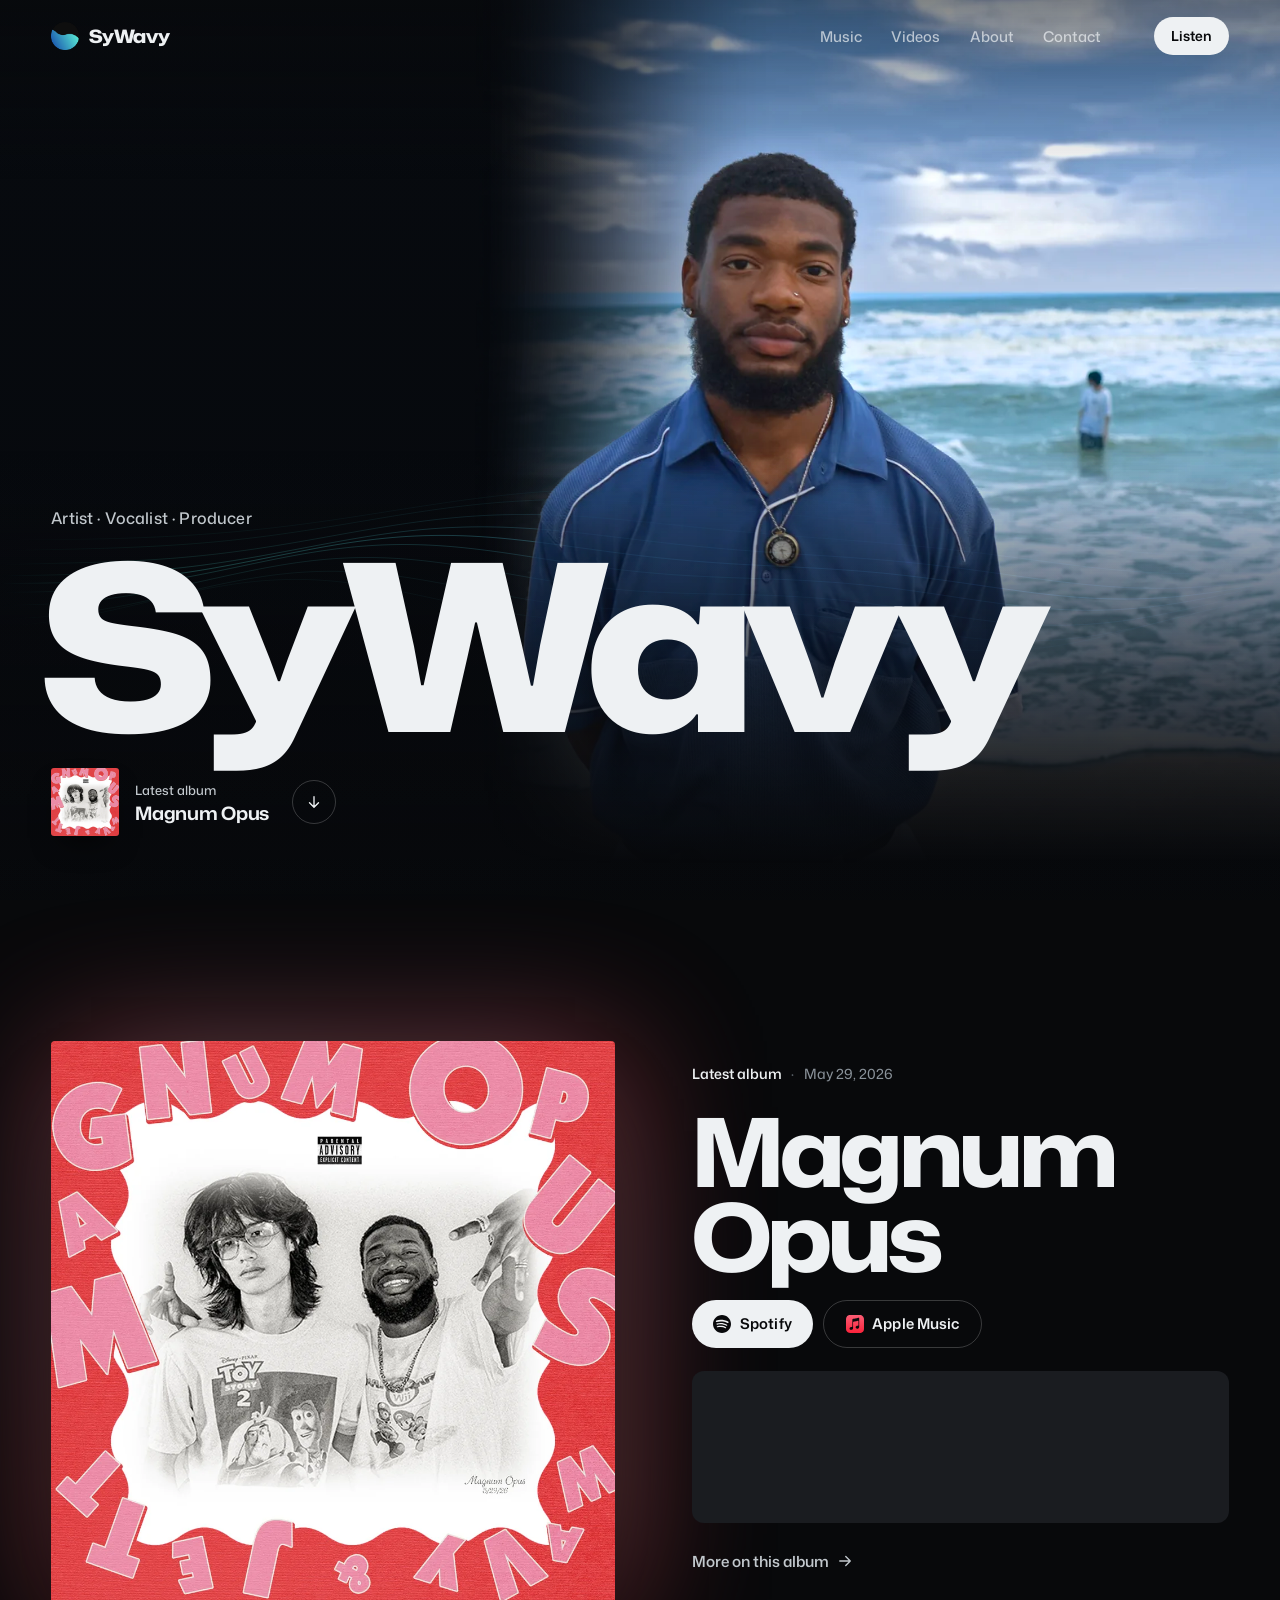
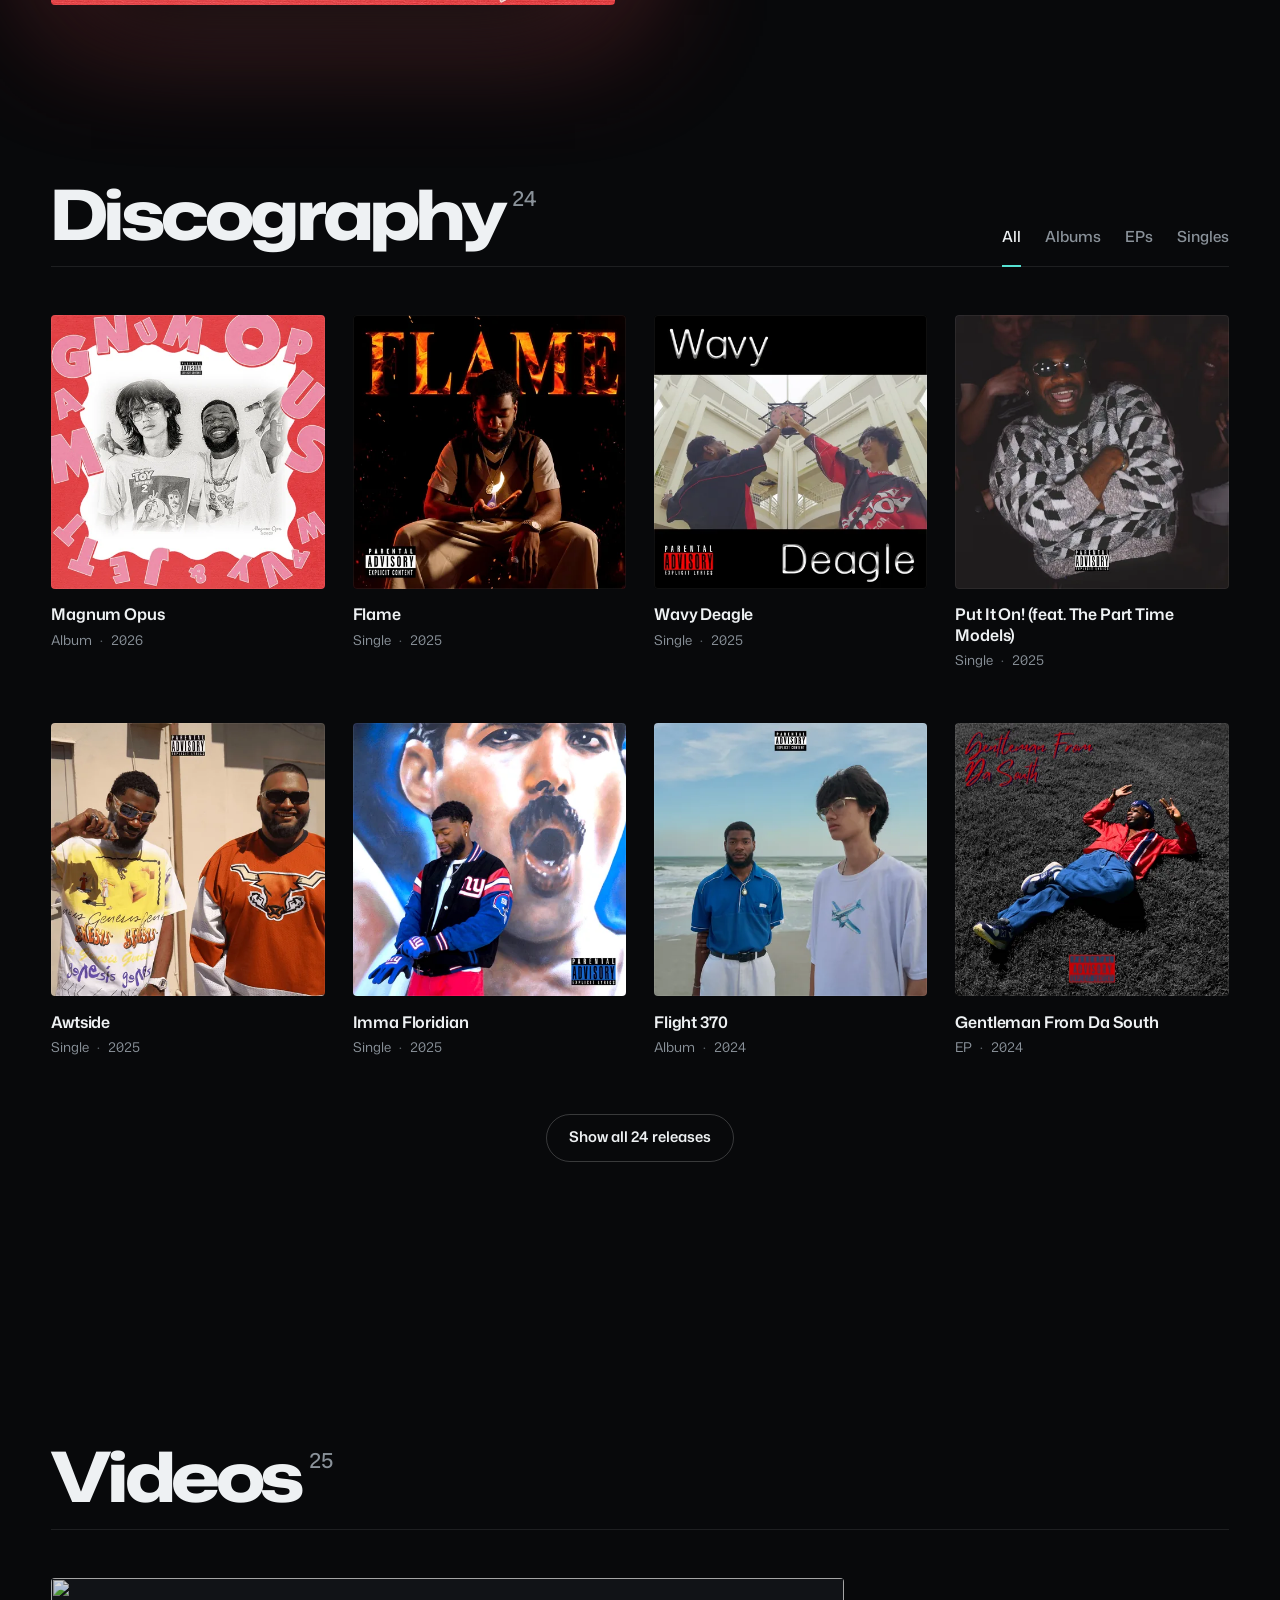
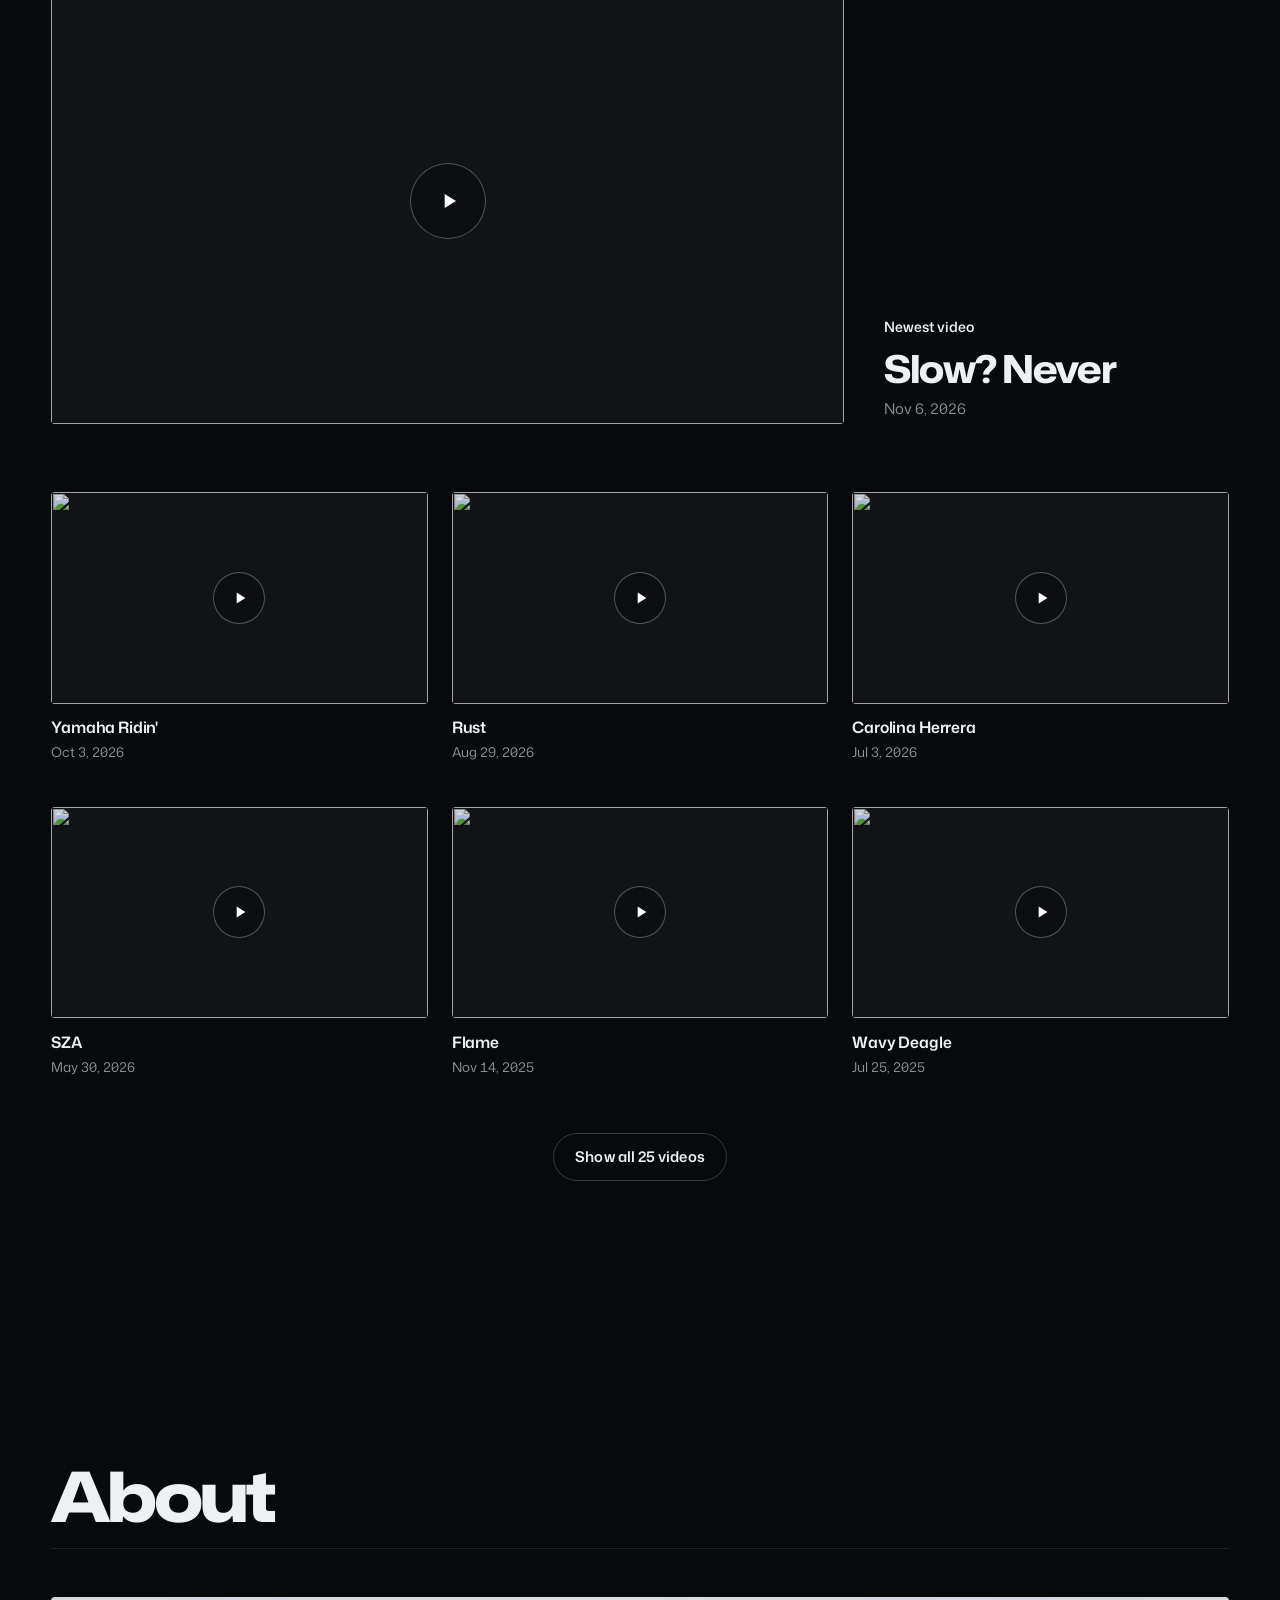
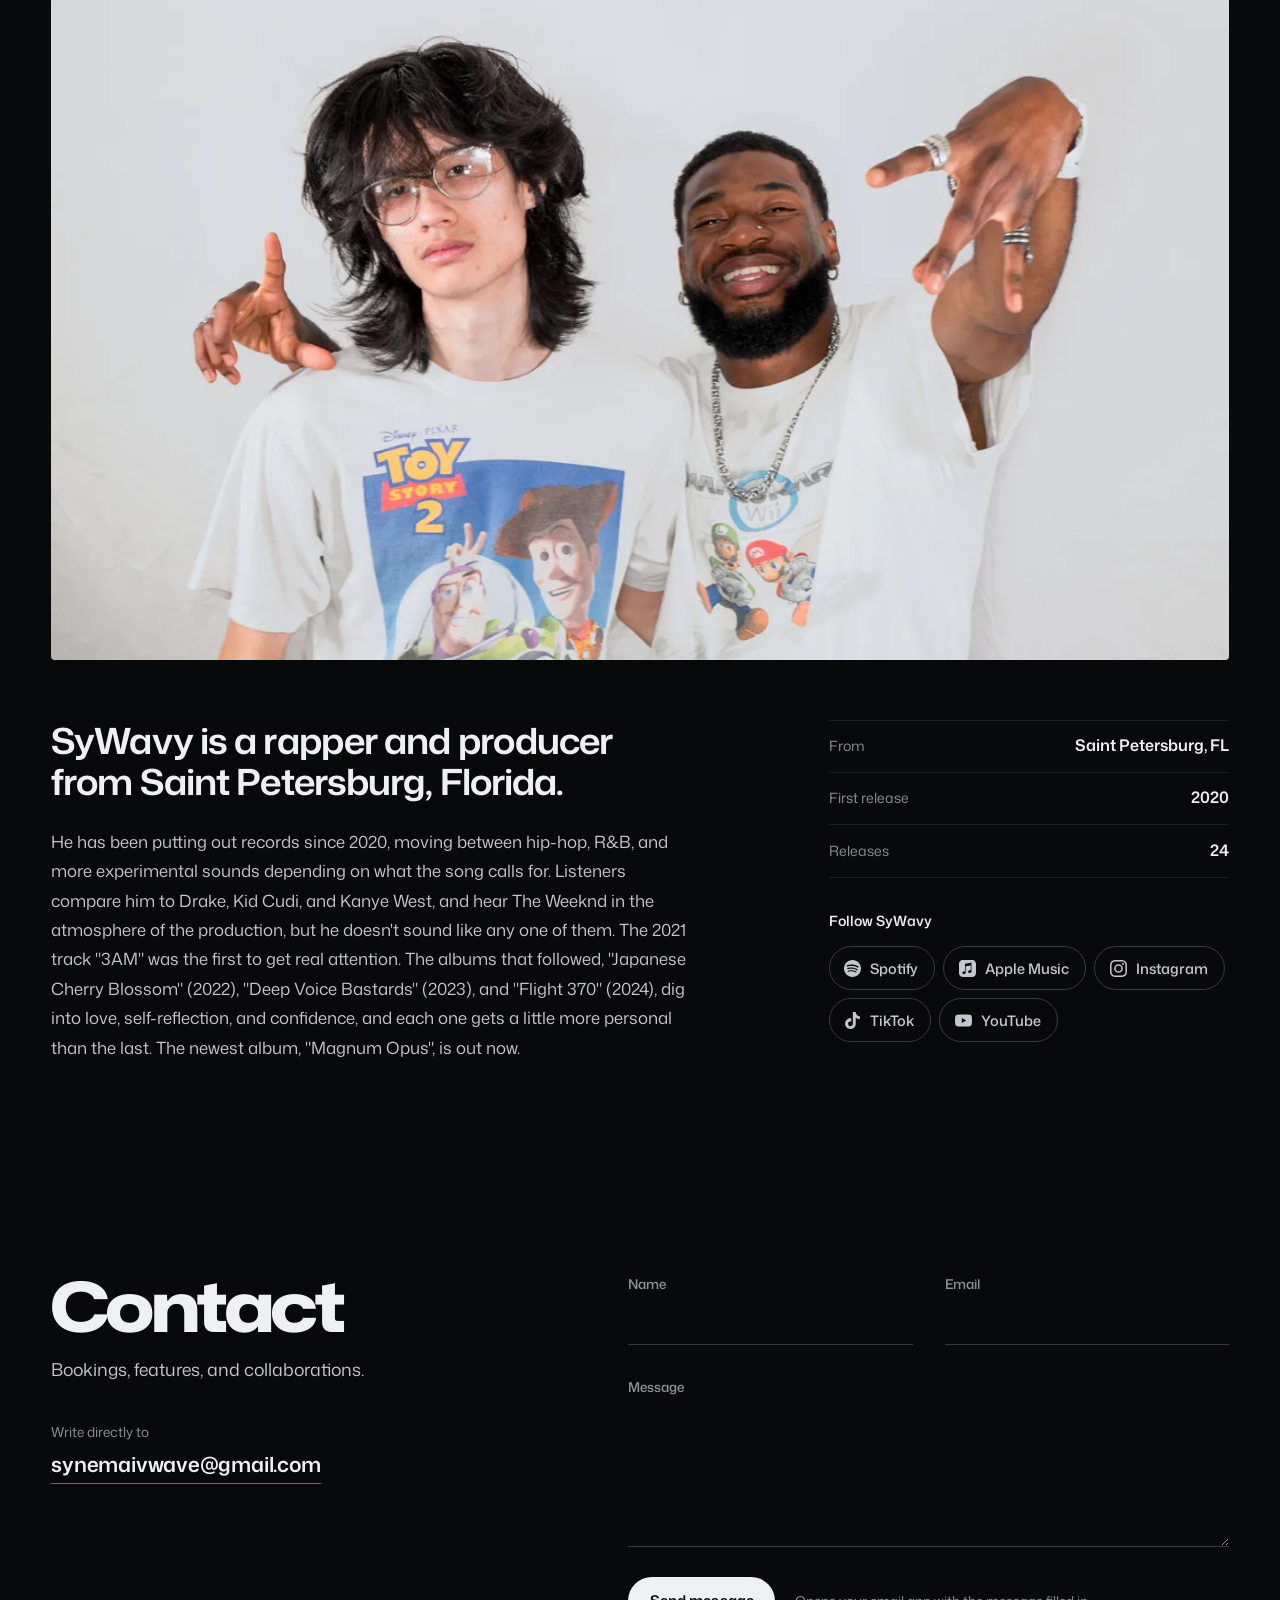
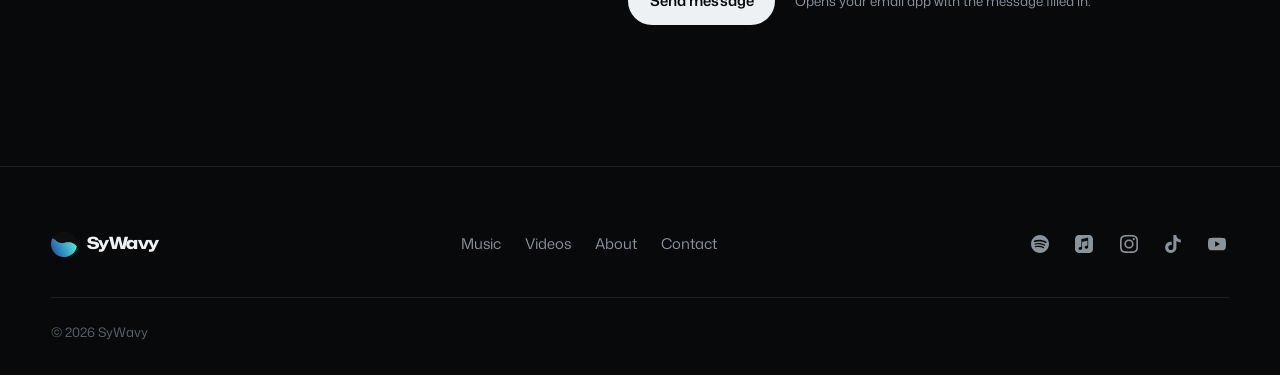
==== commit 47278205: "make the beach shot a clear day, keep the name off his face, and add the studio shot to about" ====
--- a/index.html
+++ b/index.html
@@ -69,15 +69,16 @@
 
     <!-- HERO -->
     <section id="hero" aria-label="Intro">
+      <!-- On wide screens the beach behind him fades into the page, so the waves can carry the sea on -->
       <picture class="hero-photo" aria-hidden="true">
         <source
-          media="(min-width: 800px)"
-          srcset="/assets/photos/sywavy-portrait-wide-1280.webp 1280w, /assets/photos/sywavy-portrait-wide-1920.webp 1920w"
-          sizes="100vw"
+          media="(min-width: 900px)"
+          srcset="/assets/photos/sywavy-hero-1000.webp 1000w, /assets/photos/sywavy-hero-1600.webp 1600w, /assets/photos/sywavy-hero-2200.webp 2200w"
+          sizes="64vw"
         />
         <img
           src="/assets/photos/sywavy-portrait-800.webp"
-          srcset="/assets/photos/sywavy-portrait-800.webp 800w, /assets/photos/sywavy-portrait-1400.webp 1400w"
+          srcset="/assets/photos/sywavy-portrait-800.webp 800w, /assets/photos/sywavy-portrait-1400.webp 1400w, /assets/photos/sywavy-portrait-2000.webp 2000w"
           sizes="100vw"
           alt=""
           width="800"
@@ -138,23 +139,34 @@
     <!-- ABOUT -->
     <section id="about" aria-labelledby="aboutHeading">
       <div class="container">
-        <div class="about-layout">
-          <div class="about-photo-wrap animate-on-scroll">
+        <div class="section-head">
+          <h2 id="aboutHeading" class="section-heading">About</h2>
+        </div>
+        <div class="about-photo-wrap animate-on-scroll">
+          <picture>
+            <source
+              media="(min-width: 800px)"
+              srcset="/assets/photos/sywavy-studio-wide-1280.webp 1280w, /assets/photos/sywavy-studio-wide-2000.webp 2000w"
+              sizes="(min-width: 1440px) 1220px, 92vw"
+              width="1280"
+              height="720"
+            />
             <img
-              src="/assets/photos/sywavy-portrait-800.webp"
-              srcset="/assets/photos/sywavy-portrait-800.webp 800w, /assets/photos/sywavy-portrait-1400.webp 1400w"
-              sizes="(min-width: 1024px) 520px, (min-width: 800px) 42vw, 92vw"
-              alt="SyWavy standing on the beach in Saint Petersburg"
+              src="/assets/photos/sywavy-studio-800.webp"
+              srcset="/assets/photos/sywavy-studio-800.webp 800w, /assets/photos/sywavy-studio-1200.webp 1200w"
+              sizes="92vw"
+              alt="SyWavy, on the right, posing in front of a white backdrop"
               class="about-photo"
               width="800"
-              height="1200"
+              height="640"
               loading="lazy"
               decoding="async"
             />
-          </div>
-          <div class="about-text animate-on-scroll">
-            <h2 id="aboutHeading" class="section-heading">About</h2>
-            <div id="aboutBio" class="about-bio"></div>
+          </picture>
+        </div>
+        <div class="about-layout">
+          <div id="aboutBio" class="about-bio animate-on-scroll"></div>
+          <div class="about-side animate-on-scroll">
             <dl id="aboutFacts" class="about-facts"></dl>
             <p class="about-follow-label">Follow SyWavy</p>
             <div id="aboutSocials" class="follow-links"></div>
--- a/style.css
+++ b/style.css
@@ -442,24 +442,30 @@
   display: block;
 }
 
-/* On wide screens the photo rides a little high, so the name sits under his chin */
-@media (min-width: 800px) {
-  .hero-photo { inset: -9% 0 9% 0; }
+/* Wide screens: the photo stands as a tall panel on the right, showing him from
+   head to waist. The name runs across the bottom of it, over his shirt, and his
+   face stays clear at every screen size. */
+@media (min-width: 900px) {
+  .hero-photo {
+    left: auto;
+    width: min(64vw, 108vh);
+    width: min(64vw, 108svh);
+  }
 }
 
 .hero-photo img {
   width: 100%;
   height: 100%;
   object-fit: cover;
-  object-position: 50% 18%;
+  object-position: 10% 18%;  /* he stands left of the photo's center */
   filter: contrast(1.06) saturate(1.08);
   -webkit-mask-image: linear-gradient(to bottom, #000 0%, #000 50%, rgba(0, 0, 0, 0.45) 74%, transparent 96%);
   mask-image: linear-gradient(to bottom, #000 0%, #000 50%, rgba(0, 0, 0, 0.45) 74%, transparent 96%);
   animation: heroPhoto 2.2s var(--ease-out) both;
 }
 
-@media (min-width: 800px) {
-  .hero-photo img { object-position: 50% 30%; }
+@media (min-width: 900px) {
+  .hero-photo img { object-position: 10% 22%; }
   .hero-name { font-size: clamp(4.2rem, 15.5vw, 14.5rem); }
 }
 
@@ -848,72 +854,71 @@
    ============================================================ */
 #about { padding-block: var(--section-pad); }
 
+/* Wide on bigger screens, closer on phones (the page picks the crop) */
+.about-photo-wrap { margin-bottom: clamp(2.25rem, 5vw, 3.75rem); }
+
+.about-photo {
+  width: 100%;
+  height: auto;
+  aspect-ratio: 5 / 4;
+  object-fit: cover;
+  border-radius: var(--radius-art);
+  background: var(--bg-raise);
+}
+
+@media (min-width: 800px) {
+  .about-photo { aspect-ratio: 16 / 9; }
+}
+
+/* The bio on the left; facts and follow links beside it */
 .about-layout {
   display: grid;
   grid-template-columns: minmax(0, 1fr);
   gap: 2.75rem;
 }
 
-.about-photo {
-  width: 100%;
-  aspect-ratio: 4 / 5;
-  object-fit: cover;
-  object-position: 50% 28%;
-  border-radius: var(--radius-art);
-}
-
-.about-text .section-heading { margin-bottom: clamp(1.5rem, 3vw, 2.25rem); }
+@media (min-width: 900px) {
+  .about-layout {
+    grid-template-columns: minmax(0, 7fr) minmax(0, 4fr);
+    gap: clamp(3rem, 6vw, 6.5rem);
+    align-items: start;
+  }
+}
 
 .about-lede {
-  font-size: clamp(1.45rem, 2.5vw, 2.05rem);
+  font-size: clamp(1.5rem, 2.8vw, 2.35rem);
   font-stretch: 108%;
   font-weight: 620;
-  line-height: 1.2;
+  line-height: 1.16;
   letter-spacing: -0.025em;
   text-wrap: balance;
-  margin-bottom: 1.4rem;
+  margin-bottom: 1.5rem;
 }
 
 .about-rest {
-  max-width: 62ch;
-  font-size: 1.04rem;
+  max-width: 64ch;
+  font-size: 1.05rem;
   line-height: 1.75;
   color: var(--text-soft);
   text-wrap: pretty;
 }
 
-.about-facts {
-  display: grid;
-  grid-template-columns: repeat(3, minmax(0, 1fr));
-  margin-top: 2.5rem;
-  border-top: 1px solid var(--line);
+.about-facts { border-top: 1px solid var(--line); }
+
+.about-facts > div {
+  display: flex;
+  justify-content: space-between;
+  align-items: baseline;
+  gap: 1rem;
+  padding: 0.9rem 0;
   border-bottom: 1px solid var(--line);
 }
 
-.about-facts > div { padding: 1.1rem 1rem 1.1rem 0; }
-.about-facts > div + div { padding-left: 1rem; border-left: 1px solid var(--line); }
-.about-facts dt { font-size: 0.8rem; color: var(--muted); margin-bottom: 0.3rem; }
-.about-facts dd { font-size: 1rem; font-weight: 600; line-height: 1.3; font-variant-numeric: tabular-nums; }
-
-/* On phones the facts read as label and value rows */
-@media (max-width: 599px) {
-  .about-facts { grid-template-columns: minmax(0, 1fr); border-bottom: 0; }
-  .about-facts > div,
-  .about-facts > div + div {
-    display: flex;
-    justify-content: space-between;
-    align-items: baseline;
-    gap: 1rem;
-    padding: 0.85rem 0;
-    border-left: 0;
-    border-bottom: 1px solid var(--line);
-  }
-  .about-facts dt { margin-bottom: 0; font-size: 0.88rem; }
-  .about-facts dd { text-align: right; }
-}
+.about-facts dt { font-size: 0.88rem; color: var(--muted); }
+.about-facts dd { font-size: 1rem; font-weight: 600; line-height: 1.3; text-align: right; }
 
 .about-follow-label {
-  margin: 2.25rem 0 0.9rem;
+  margin: 2rem 0 0.9rem;
   font-size: 0.88rem;
   font-weight: 560;
   color: var(--text);
@@ -936,14 +941,6 @@
 }
 .follow-icon { display: inline-flex; width: 17px; height: 17px; }
 .follow-icon svg { width: 17px; height: 17px; }
-
-@media (min-width: 800px) {
-  .about-layout {
-    grid-template-columns: minmax(0, 5fr) minmax(0, 6fr);
-    gap: clamp(3rem, 6vw, 6.5rem);
-    align-items: start;
-  }
-}
 
 /* ============================================================
    CONTACT
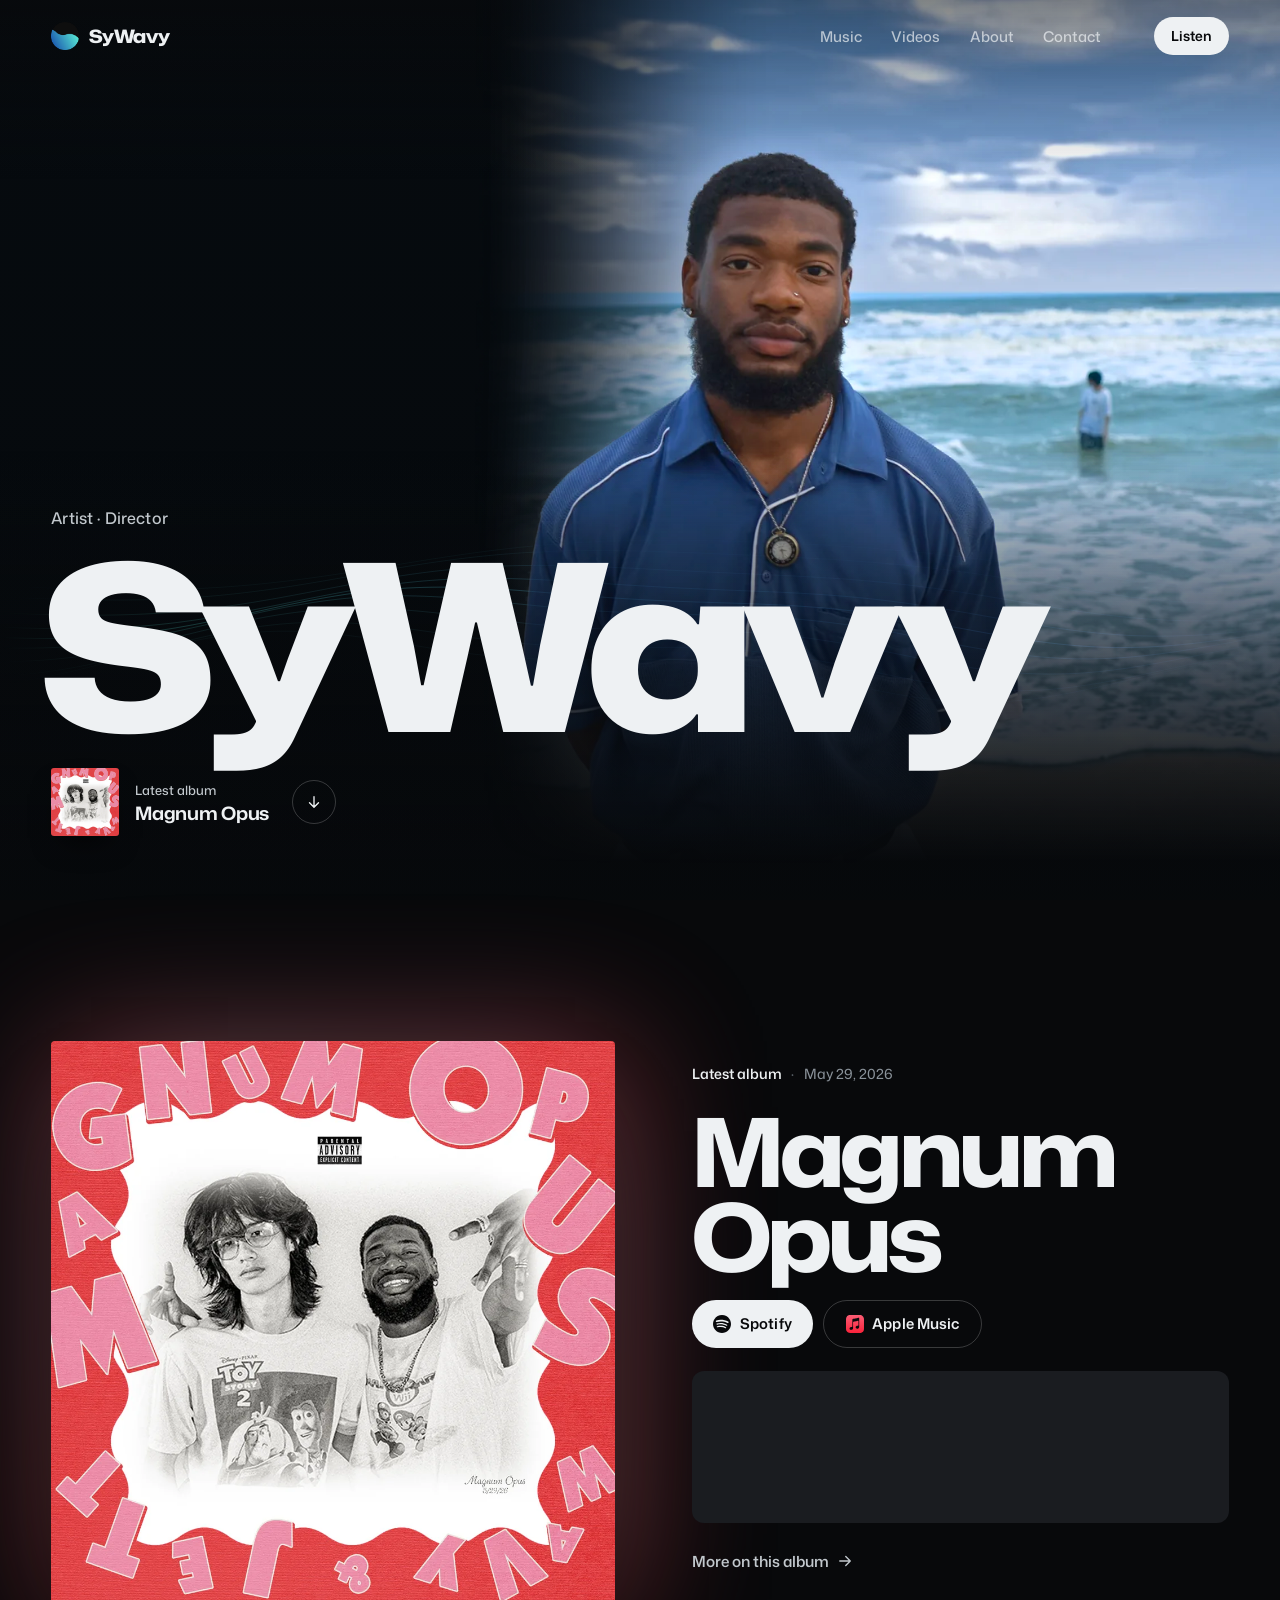
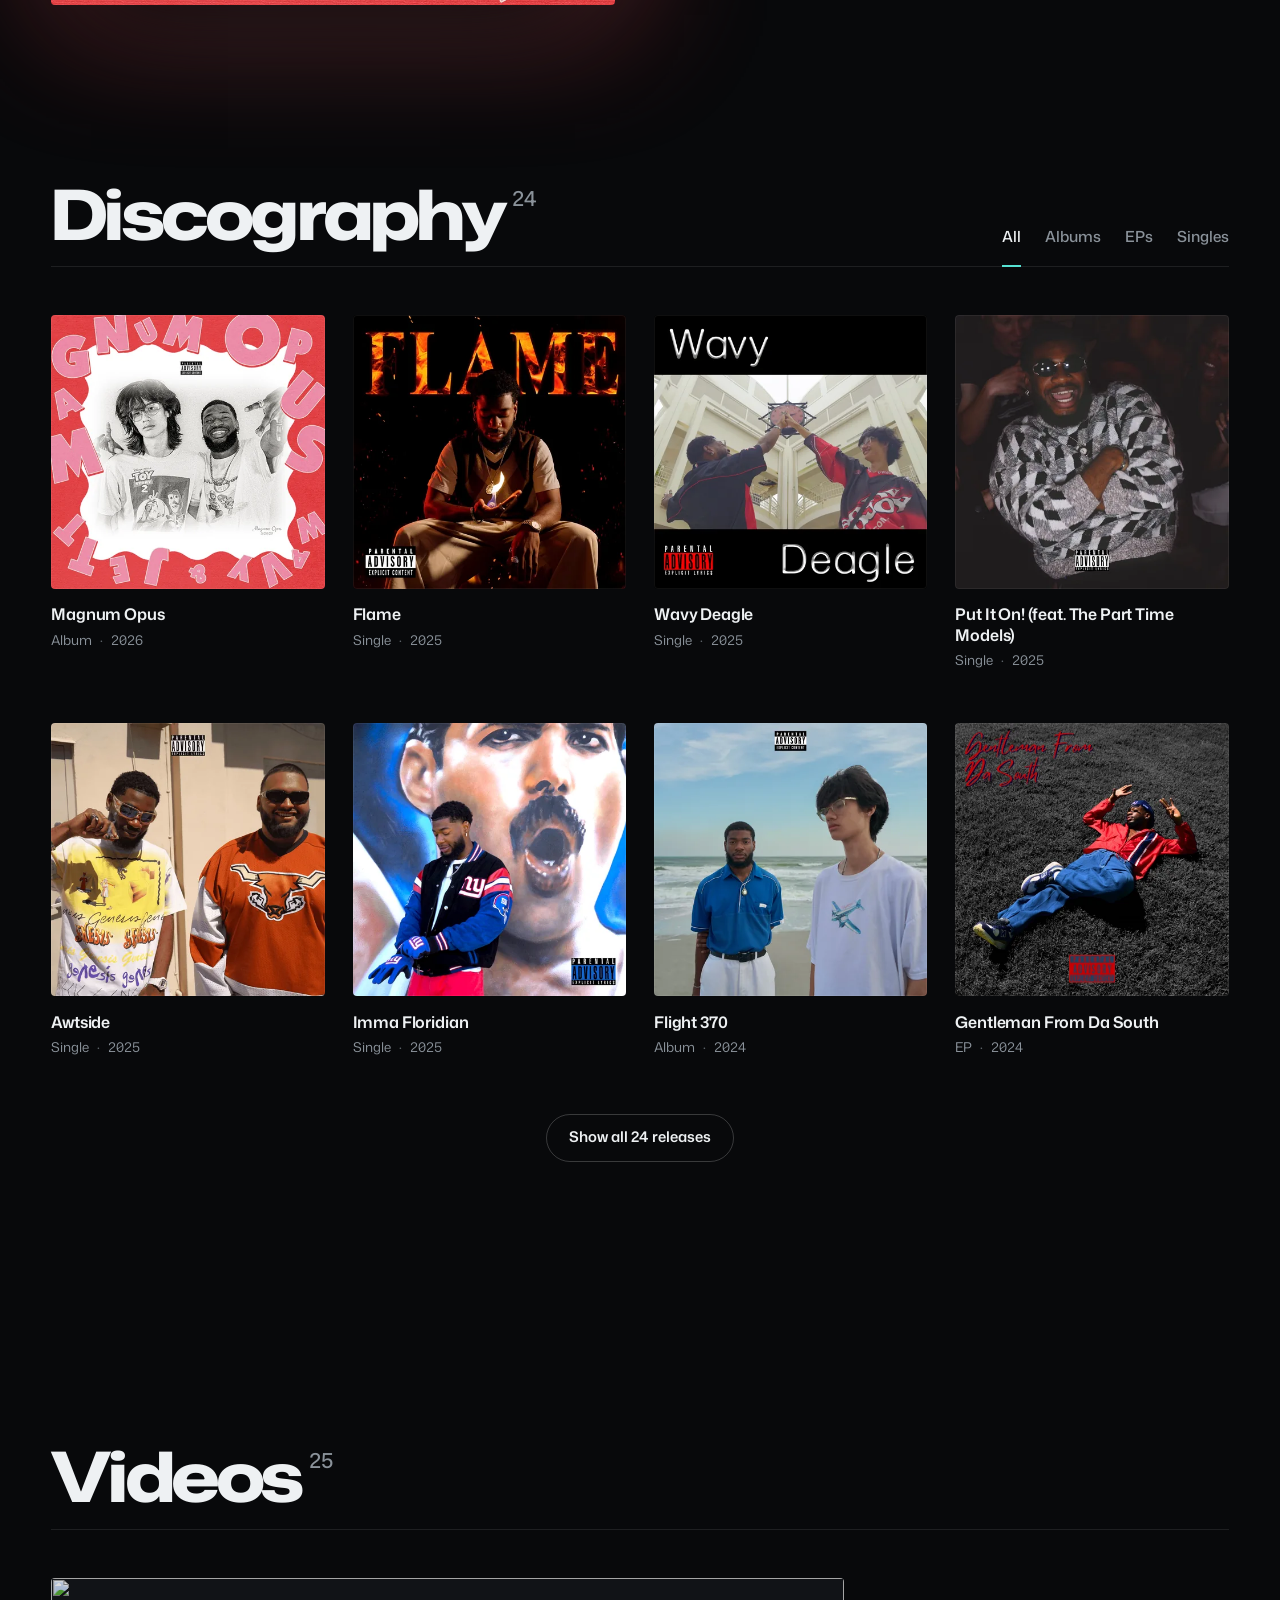
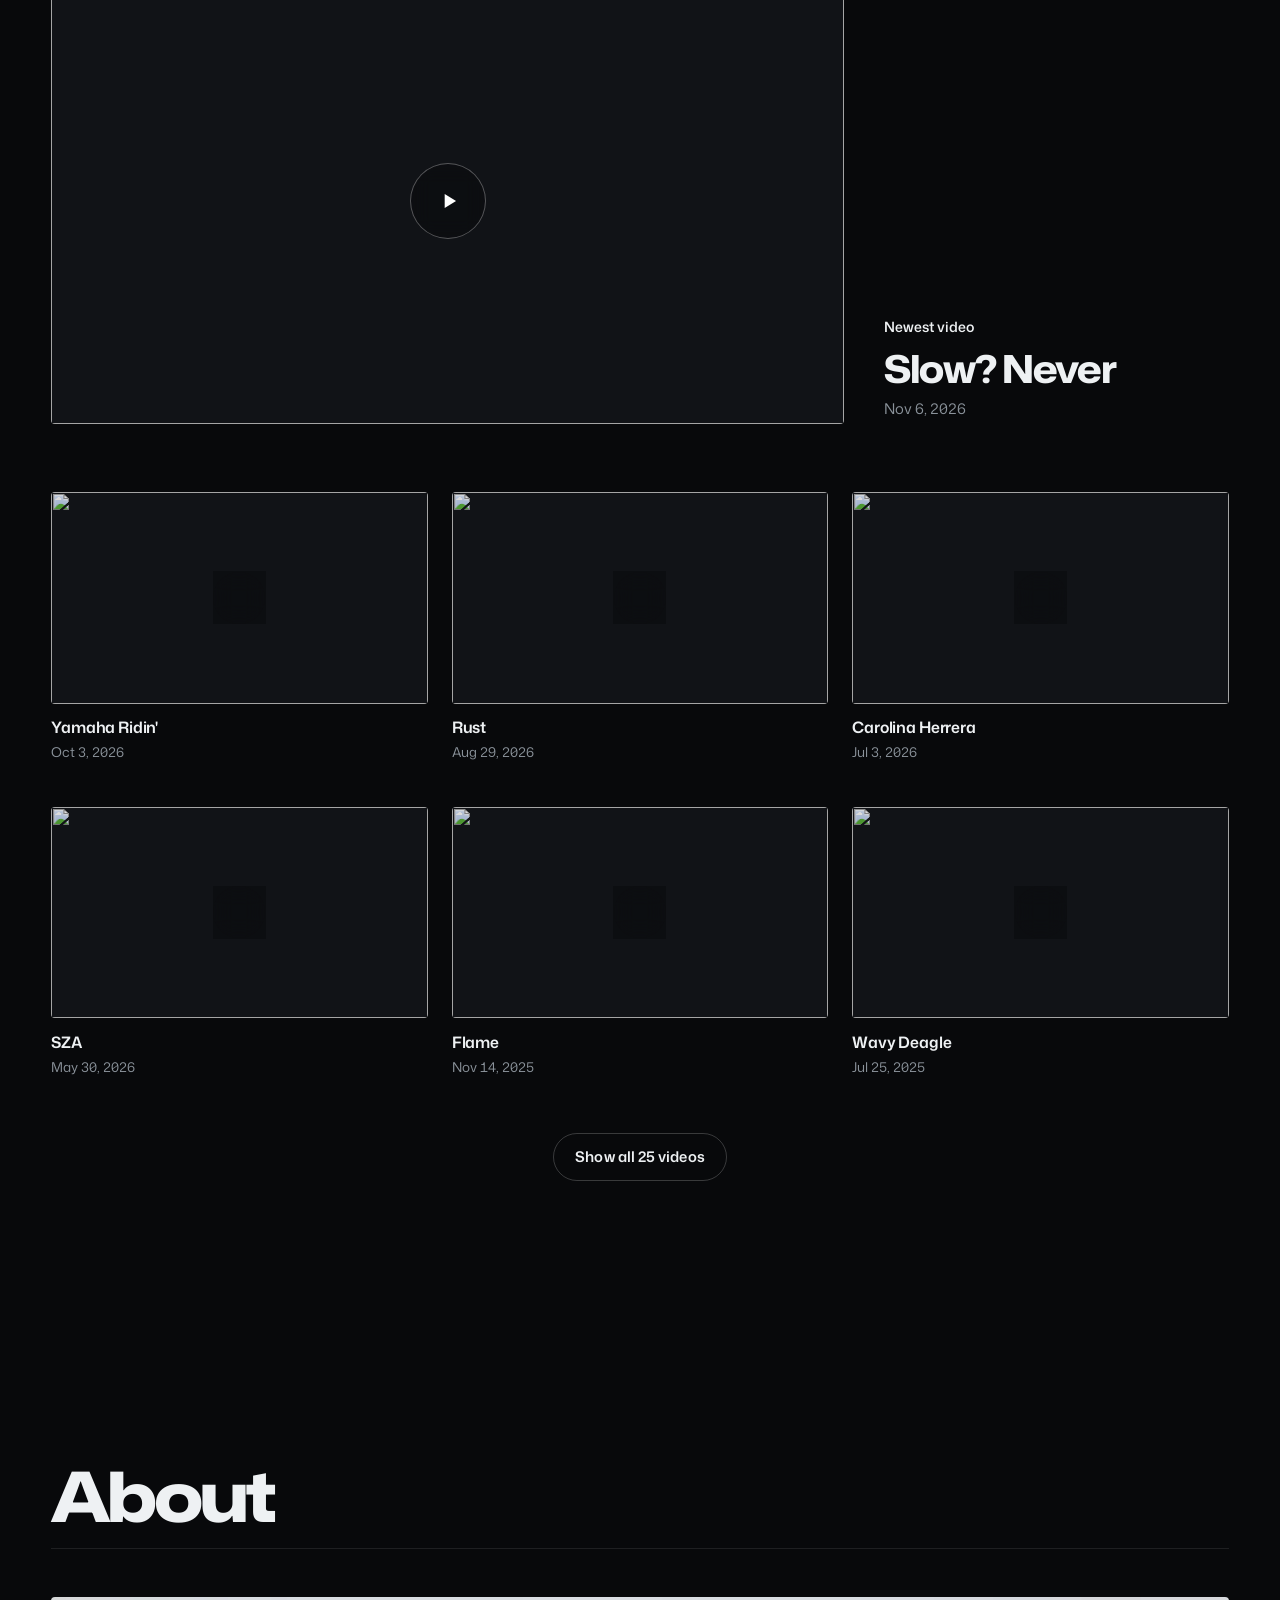
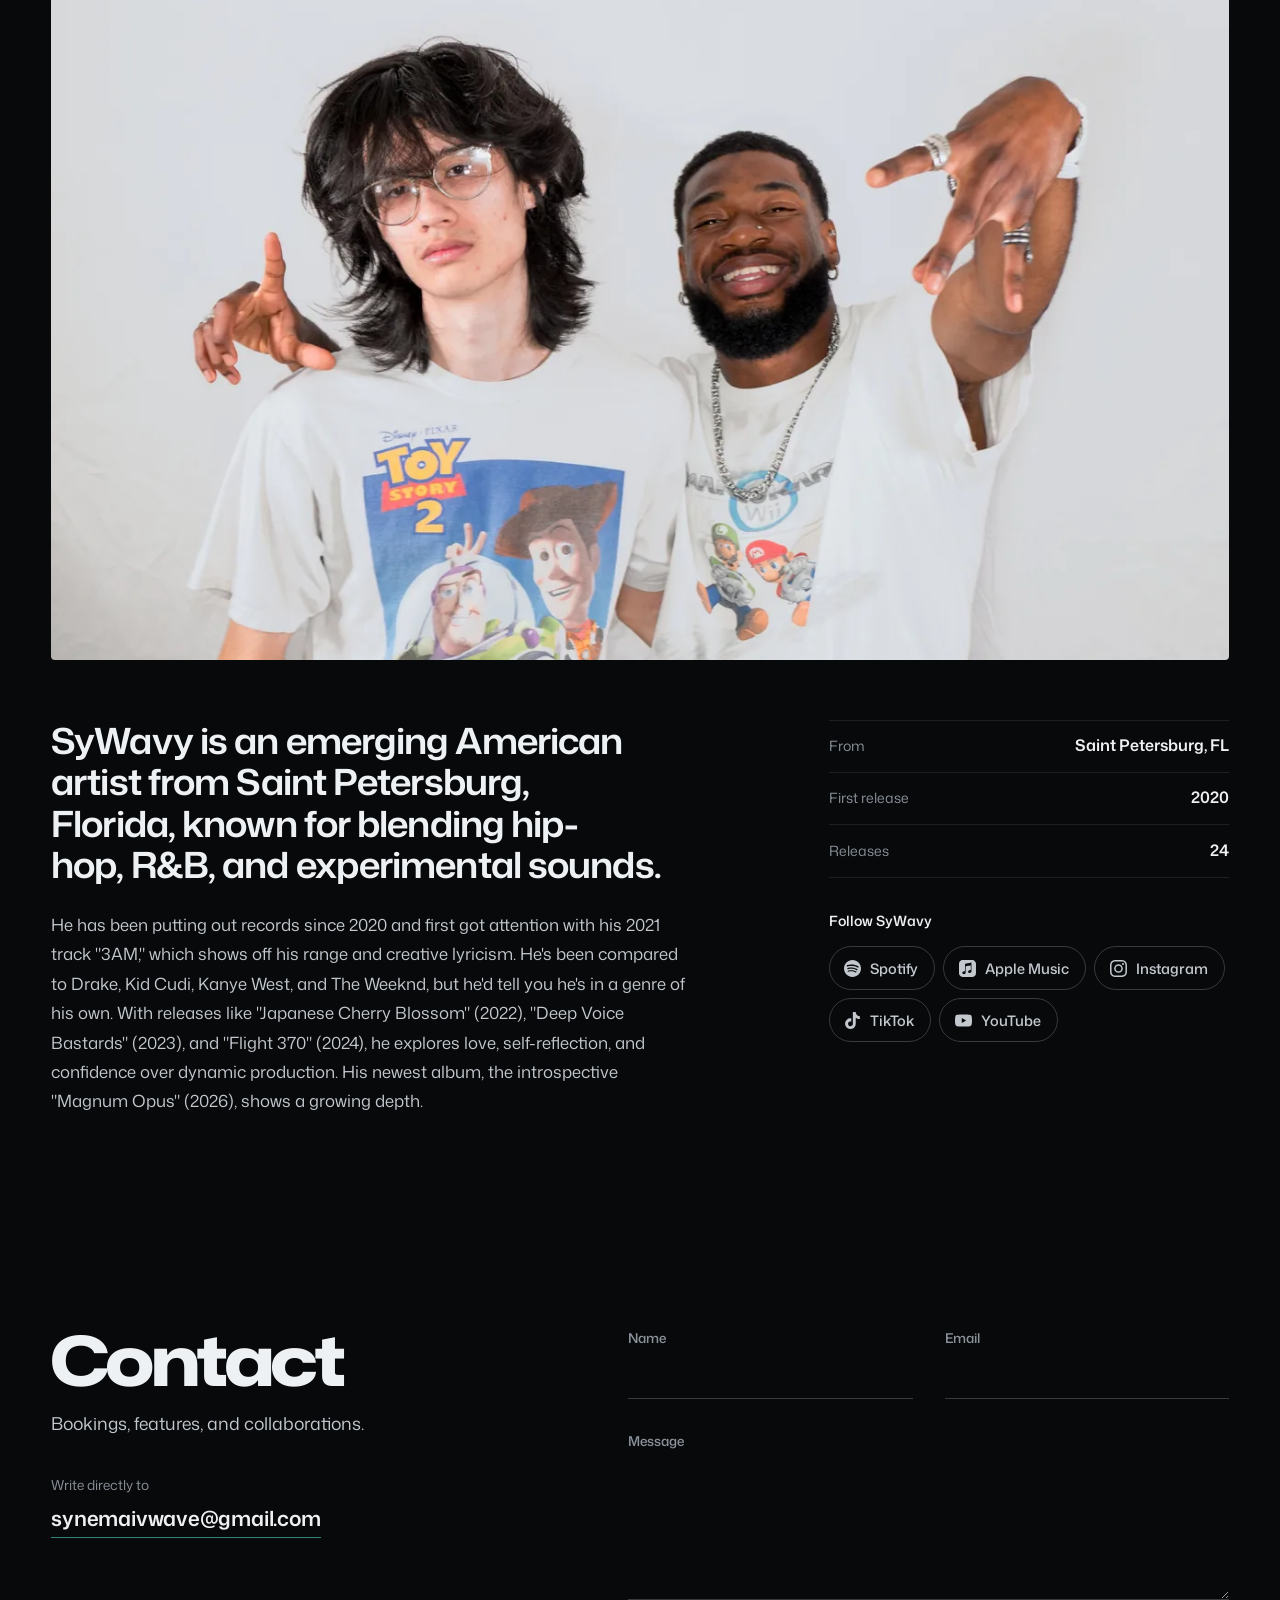
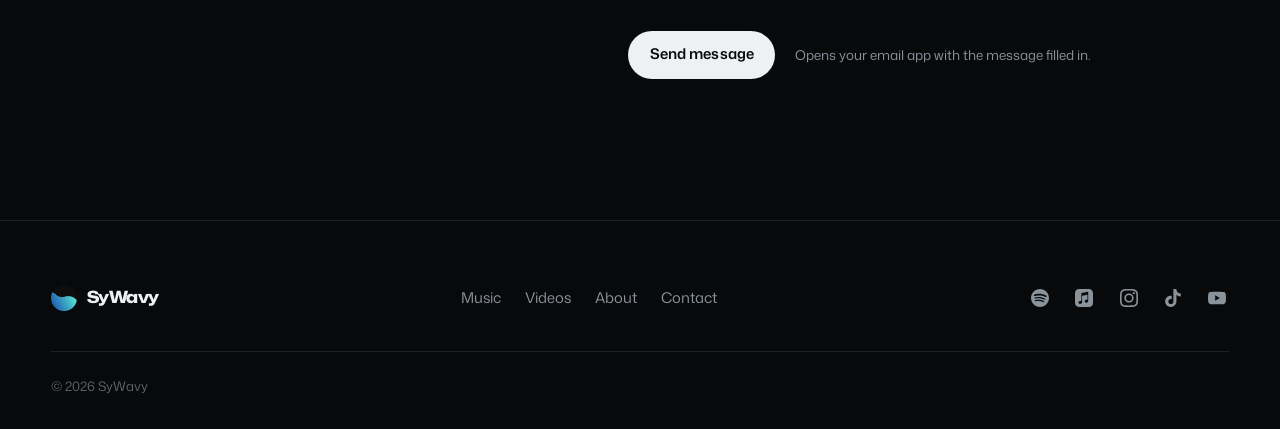
==== commit 96b59a78: "call him an artist and director, not a rapper and producer" ====
--- a/index.html
+++ b/index.html
@@ -3,22 +3,22 @@
 <head>
   <meta charset="UTF-8" />
   <meta name="viewport" content="width=device-width, initial-scale=1.0, viewport-fit=cover" />
-  <title>SyWavy | Rapper and Producer from St. Petersburg, FL</title>
-  <meta name="description" content="Official site of SyWavy, rapper and producer from Saint Petersburg, Florida. Stream the new album Magnum Opus, browse the full discography, and watch every music video." />
+  <title>SyWavy | Artist and Director from St. Petersburg, FL</title>
+  <meta name="description" content="Official site of SyWavy, a hip-hop and R&amp;B artist and director from Saint Petersburg, Florida. Stream the new album Magnum Opus, browse the full discography, and watch every music video." />
   <link rel="canonical" href="https://sywavy.com/" />
   <meta name="theme-color" content="#08090b" />
 
   <meta property="og:type" content="website" />
   <meta property="og:site_name" content="SyWavy" />
   <meta property="og:title" content="SyWavy" />
-  <meta property="og:description" content="Rapper and producer from Saint Petersburg, Florida. New album Magnum Opus out now." />
+  <meta property="og:description" content="Hip-hop and R&amp;B artist and director from Saint Petersburg, Florida. New album Magnum Opus out now." />
   <meta property="og:url" content="https://sywavy.com/" />
   <meta property="og:image" content="https://sywavy.com/assets/photos/og.jpg" />
   <meta property="og:image:width" content="1200" />
   <meta property="og:image:height" content="630" />
   <meta name="twitter:card" content="summary_large_image" />
   <meta name="twitter:title" content="SyWavy" />
-  <meta name="twitter:description" content="Rapper and producer from Saint Petersburg, Florida. New album Magnum Opus out now." />
+  <meta name="twitter:description" content="Hip-hop and R&amp;B artist and director from Saint Petersburg, Florida. New album Magnum Opus out now." />
   <meta name="twitter:image" content="https://sywavy.com/assets/photos/og.jpg" />
 
   <link rel="icon" type="image/png" sizes="96x96" href="/assets/photos/logo-96.png" />
--- a/style.css
+++ b/style.css
@@ -23,6 +23,9 @@
 
   --radius-art: 4px;
   --radius:     10px;
+  /* A cover stacked above its title on phones. Short of full width, so the title,
+     buttons and player fit on the same screen as the art */
+  --cover-stacked: min(60vw, 400px);
   --pill:       999px;
 
   --ease-out: cubic-bezier(0.22, 1, 0.36, 1);
@@ -76,6 +79,9 @@
   outline-offset: 3px;
   border-radius: 4px;
 }
+
+/* A section that a link moved focus to (main.js) needs no ring of its own */
+[tabindex="-1"]:focus { outline: none; }
 
 .skip-link {
   position: fixed;
@@ -567,8 +573,11 @@
   padding-block: var(--section-pad) calc(var(--section-pad) * 0.75);
 }
 
+/* isolation keeps the cover's glow in front of the hero's shading, which
+   would otherwise cut a hard line through the glow where the hero ends */
 .featured-release {
   position: relative;
+  isolation: isolate;
   display: grid;
   grid-template-columns: minmax(0, 1fr);
   gap: 2.5rem;
@@ -589,10 +598,10 @@
   opacity: 0.4;
 }
 
-.featured-glow { left: 0; top: 0; width: min(580px, 100%); aspect-ratio: 1; }
-@media (min-width: 900px) { .featured-glow { width: min(580px, 51%); } }
-
-.featured-cover-link { display: block; max-width: 580px; }
+/* Phones and tablets stack the release and center it, so the smaller cover
+   leaves no gap on one side */
+.featured-glow { left: 0; right: 0; top: 0; margin-inline: auto; width: var(--cover-stacked); aspect-ratio: 1; }
+.featured-cover-link { display: block; width: var(--cover-stacked); margin-inline: auto; }
 
 .featured-cover {
   width: 100%;
@@ -606,10 +615,13 @@
 .featured-info {
   display: flex;
   flex-direction: column;
-  align-items: flex-start;
+  align-items: center;
   gap: 1.4rem;
   min-width: 0;
-}
+  text-align: center;
+}
+.featured-info .kicker,
+.featured-info .stream-links { justify-content: center; }
 
 .featured-title {
   font-size: clamp(3rem, 7.4vw, 7rem);
@@ -638,6 +650,11 @@
     grid-template-columns: minmax(0, 1.05fr) minmax(0, 1fr);
     gap: clamp(3rem, 6vw, 6.5rem);
   }
+  .featured-glow { right: auto; margin-inline: 0; width: min(580px, 51%); }
+  .featured-cover-link { width: auto; max-width: 580px; margin-inline: 0; }
+  .featured-info { align-items: flex-start; text-align: left; }
+  .featured-info .kicker,
+  .featured-info .stream-links { justify-content: flex-start; }
 }
 
 /* ============================================================
@@ -1126,8 +1143,8 @@
 
 #releaseContent { position: relative; }
 
-.release-glow { left: 0; top: 0; width: min(460px, 100%); aspect-ratio: 1; }
-@media (min-width: 800px) { .release-glow { width: min(46%, 600px); } }
+.release-glow { left: 0; right: 0; top: 0; margin-inline: auto; width: var(--cover-stacked); aspect-ratio: 1; }
+@media (min-width: 800px) { .release-glow { right: auto; margin-inline: 0; width: min(46%, 600px); } }
 
 .back-link {
   display: inline-flex;
@@ -1150,7 +1167,8 @@
   gap: 2.5rem;
 }
 
-.release-page-cover { width: 100%; max-width: 460px; }
+/* Stacked on phones and tablets, centered like the latest release on the home page */
+.release-page-cover { width: var(--cover-stacked); margin-inline: auto; }
 
 .release-cover-img {
   width: 100%;
@@ -1163,10 +1181,13 @@
 .release-page-info {
   display: flex;
   flex-direction: column;
-  align-items: flex-start;
+  align-items: center;
   gap: 1.2rem;
   min-width: 0;
-}
+  text-align: center;
+}
+.release-page-info .kicker,
+.release-page-info .stream-links { justify-content: center; }
 
 .release-page-title {
   font-size: clamp(2.75rem, 6.4vw, 5.75rem);
@@ -1195,11 +1216,14 @@
     gap: clamp(3rem, 6vw, 5.5rem);
     align-items: start;
   }
-  .release-page-cover { max-width: 100%; position: sticky; top: 6.5rem; }
+  .release-page-cover { width: 100%; margin-inline: 0; position: sticky; top: 6.5rem; }
+  .release-page-info { align-items: flex-start; text-align: left; }
+  .release-page-info .kicker,
+  .release-page-info .stream-links { justify-content: flex-start; }
 }
 
 /* Tracklist (rendered when a release has tracklist data) */
-.release-tracklist { width: 100%; margin-top: 1rem; }
+.release-tracklist { width: 100%; margin-top: 1rem; text-align: left; }
 .tracklist-heading { font-size: 0.9rem; font-weight: 600; color: var(--muted); padding-bottom: 0.75rem; border-bottom: 1px solid var(--line); }
 .track-item { display: flex; align-items: baseline; gap: 1rem; padding: 0.75rem 0; border-bottom: 1px solid var(--line); font-size: 0.95rem; }
 .track-num { min-width: 22px; font-size: 0.8rem; color: var(--muted); font-variant-numeric: tabular-nums; }
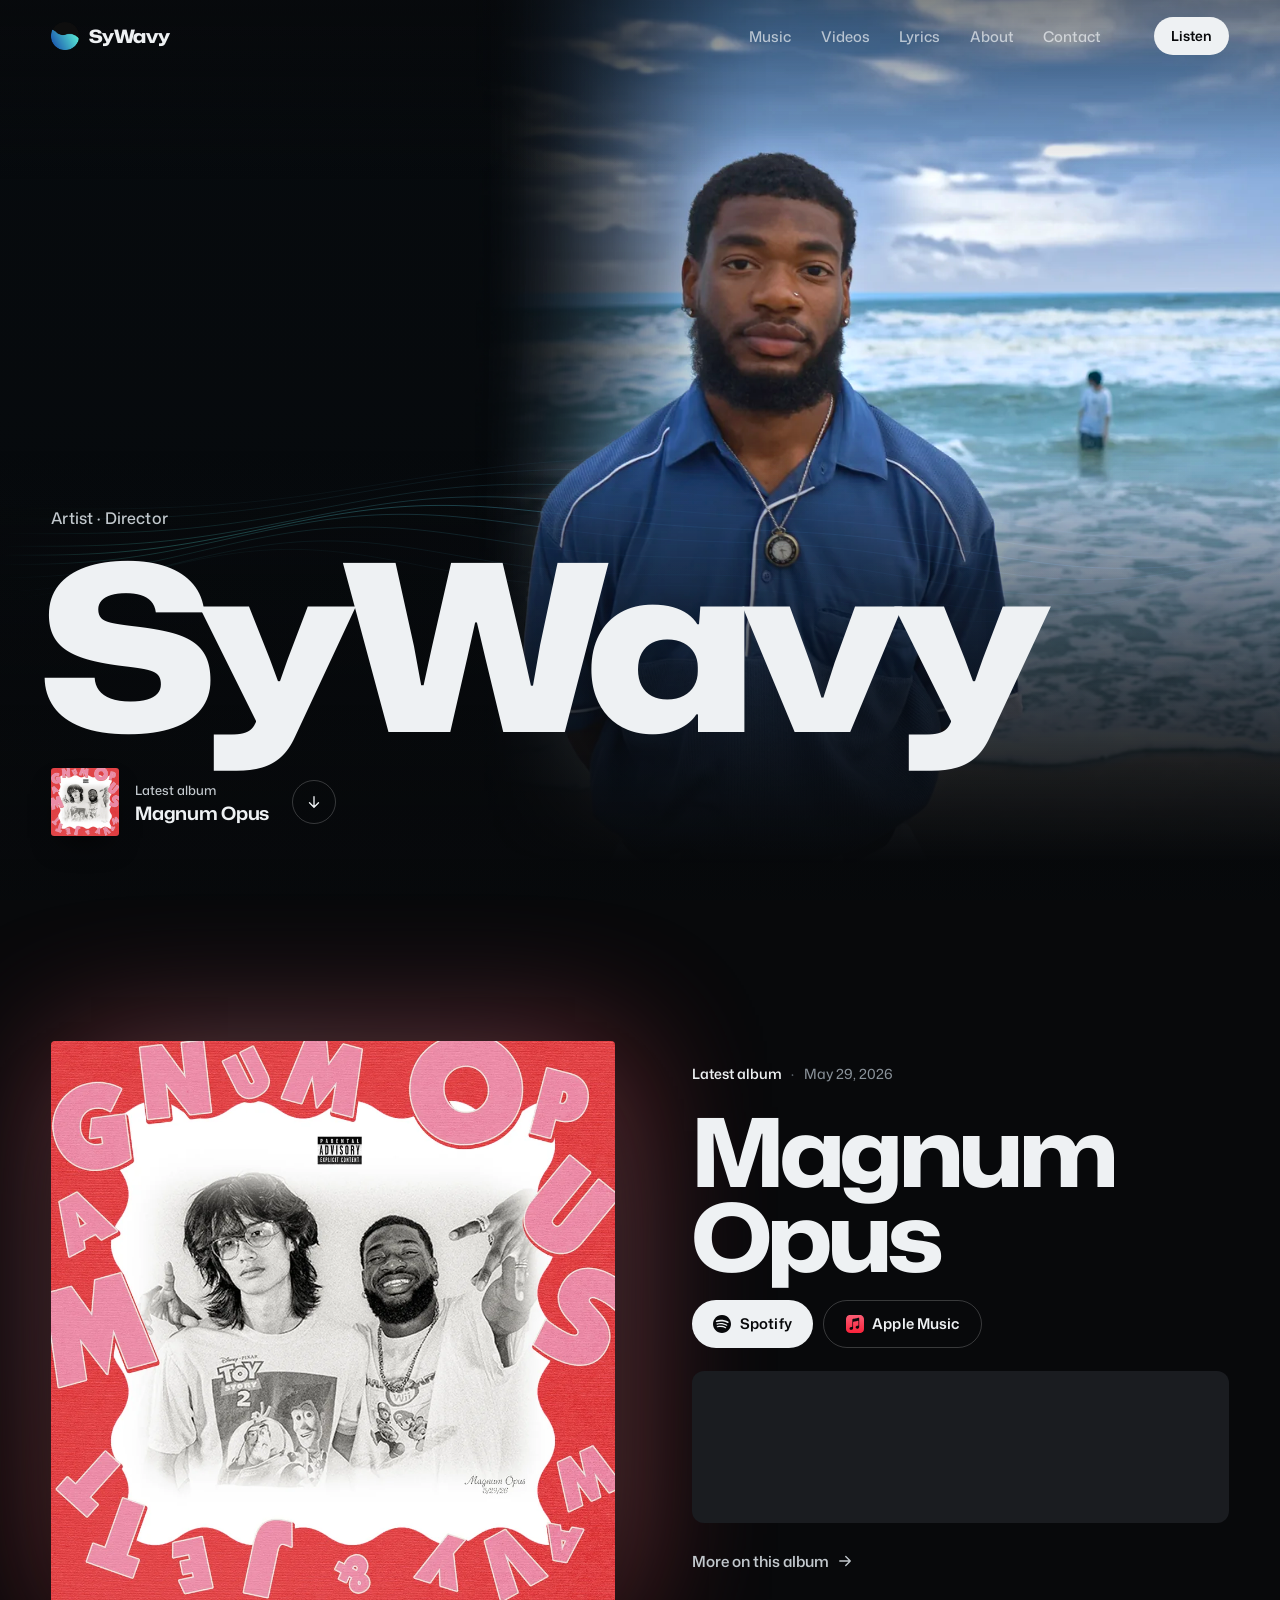
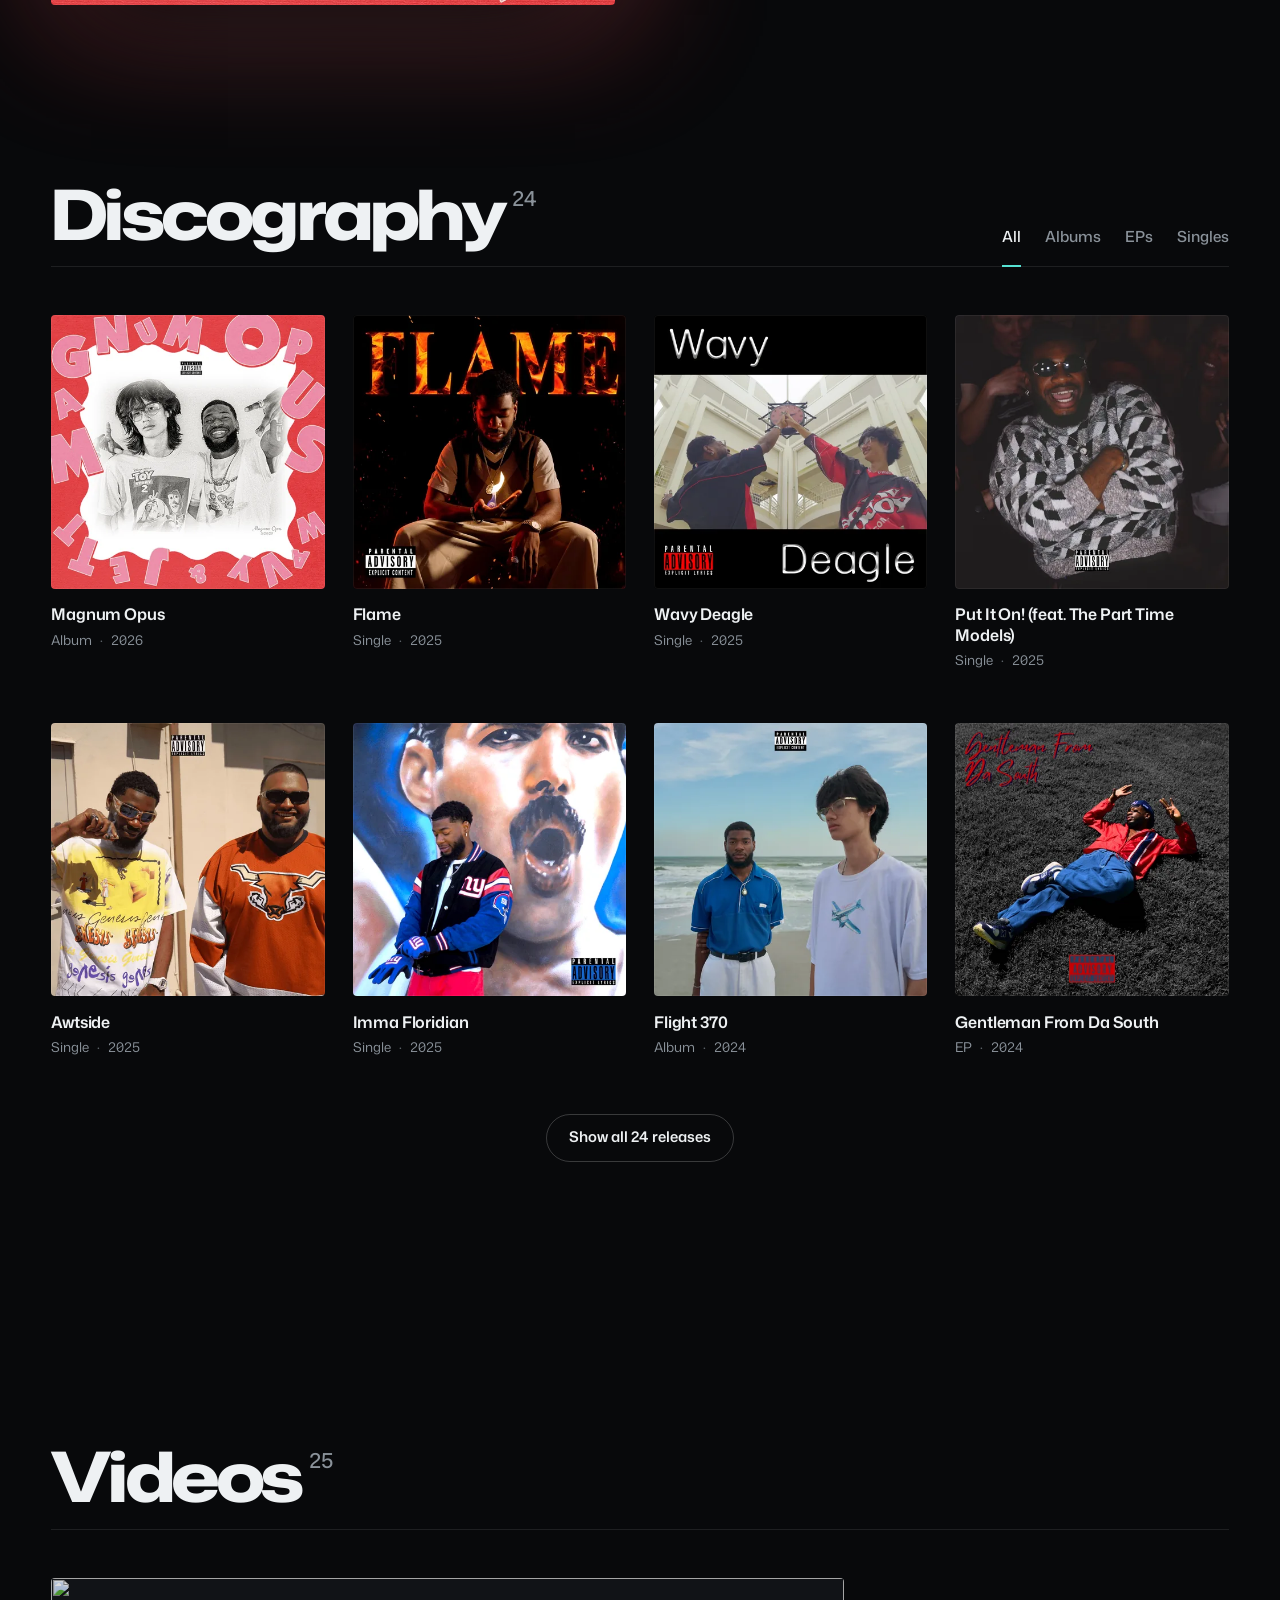
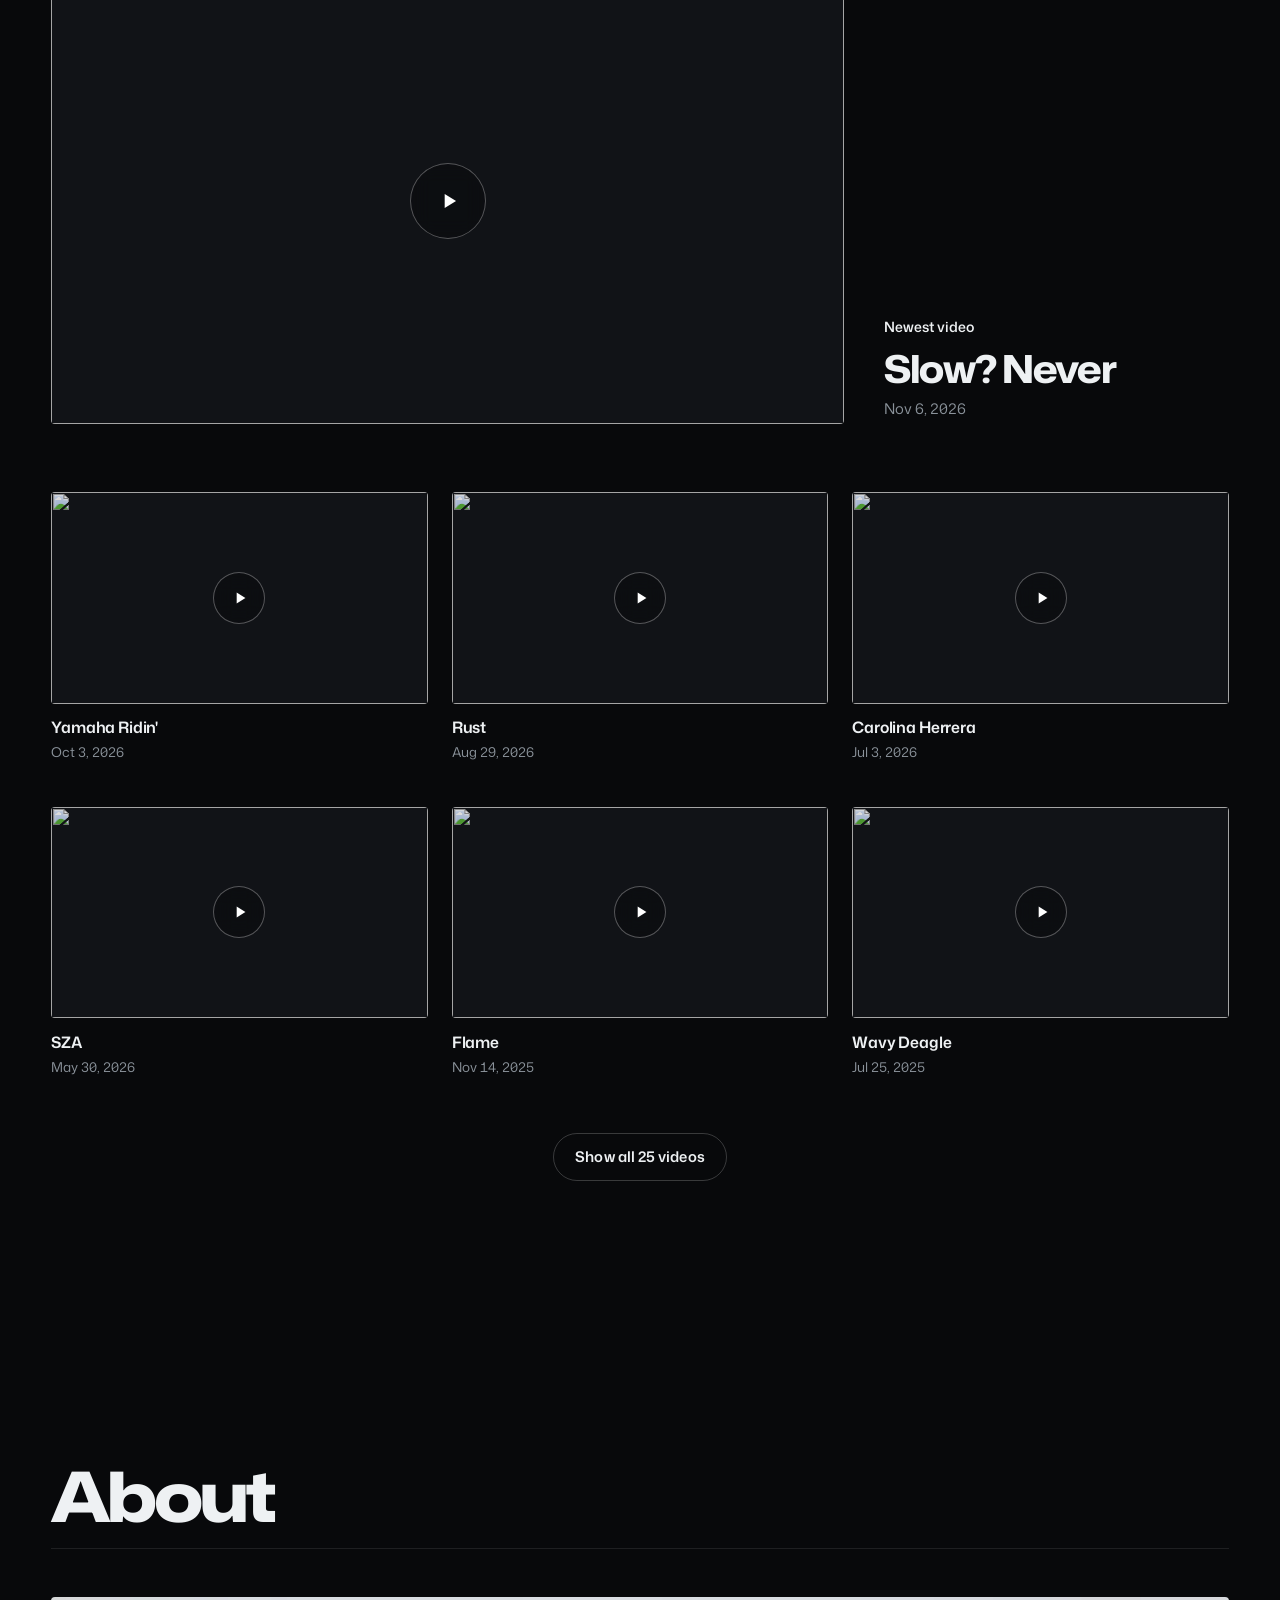
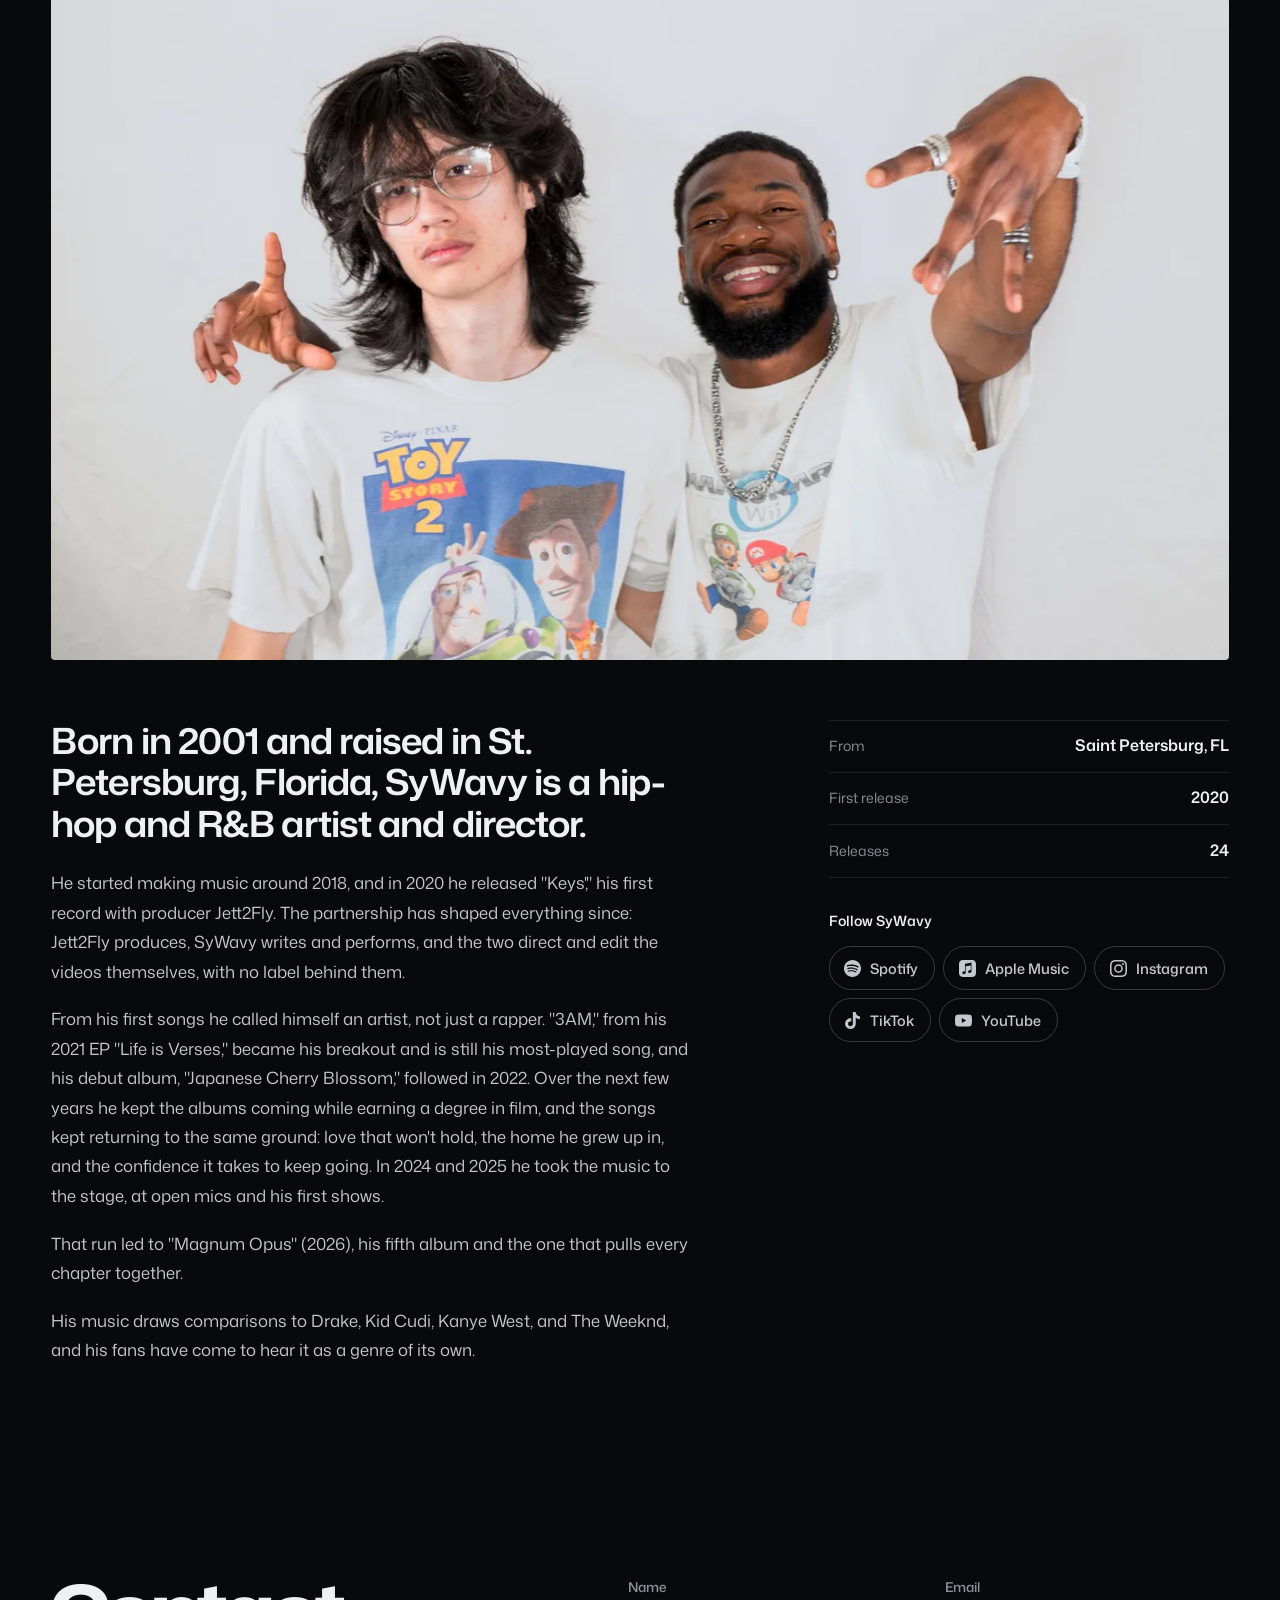
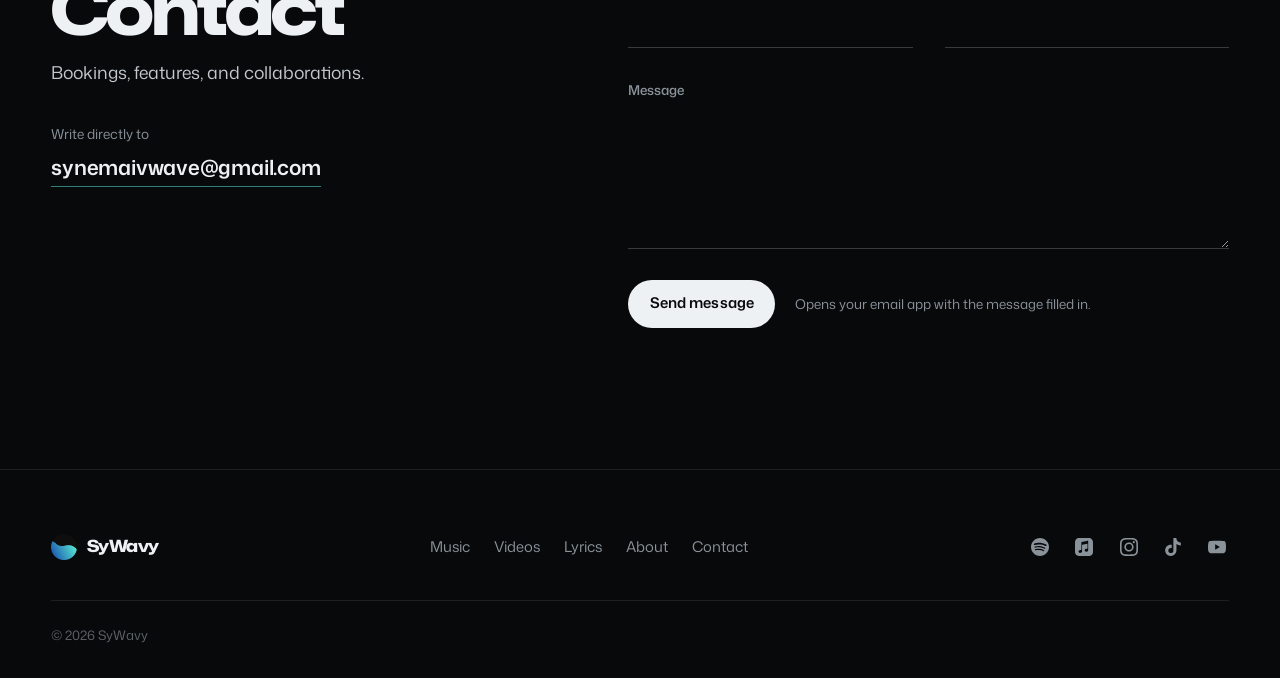
==== commit 3fb6e04f: "add lyrics pages with notes, references, a florida map and album arcs notes marked draft only show w" ====
--- a/index.html
+++ b/index.html
@@ -52,6 +52,7 @@
     <ul class="nav-links" id="navMenu">
       <li><a href="#music" class="nav-link">Music</a></li>
       <li><a href="#videos" class="nav-link">Videos</a></li>
+      <li><a href="/lyrics/" class="nav-link">Lyrics</a></li>
       <li><a href="#about" class="nav-link">About</a></li>
       <li><a href="#contact" class="nav-link">Contact</a></li>
     </ul>
@@ -225,6 +226,7 @@
       <ul class="footer-links">
         <li><a href="#music">Music</a></li>
         <li><a href="#videos">Videos</a></li>
+        <li><a href="/lyrics/">Lyrics</a></li>
         <li><a href="#about">About</a></li>
         <li><a href="#contact">Contact</a></li>
       </ul>
--- a/style.css
+++ b/style.css
@@ -64,7 +64,7 @@
 
 img { display: block; max-width: 100%; height: auto; }
 a { color: inherit; text-decoration: none; }
-ul { list-style: none; }
+ul, ol { list-style: none; }
 button { cursor: pointer; border: none; background: none; font-family: var(--font); color: inherit; }
 
 /* Interactive elements: no grey tap flash (we draw our own pressed states), no double-tap zoom delay */
@@ -919,6 +919,8 @@
   color: var(--text-soft);
   text-wrap: pretty;
 }
+
+.about-rest + .about-rest { margin-top: 1.1em; }
 
 .about-facts { border-top: 1px solid var(--line); }
 
@@ -1241,6 +1243,287 @@
 }
 
 @media (min-width: 650px) { .related-grid { grid-template-columns: repeat(4, minmax(0, 1fr)); gap: 2.5rem 1.5rem; } }
+
+/* ============================================================
+   LYRICS: song pages, the hub, References, the Florida map,
+   and an album's track by track
+   ============================================================ */
+.page {
+  padding-top: clamp(6rem, 12vw, 8.5rem);
+  padding-bottom: var(--section-pad);
+  min-height: 100dvh;
+}
+
+.page-head { margin-bottom: clamp(2.5rem, 5vw, 4rem); }
+.page-intro { max-width: 60ch; margin-top: 1.1rem; font-size: 1.05rem; line-height: 1.7; color: var(--text-soft); }
+.page-links { display: flex; flex-wrap: wrap; gap: 0.6rem; margin-top: 1.6rem; }
+
+.note-draft {
+  display: inline-flex;
+  align-items: center;
+  padding: 0.05rem 0.55rem;
+  border: 1px dashed var(--line-strong);
+  border-radius: var(--pill);
+  font-size: 0.72rem;
+  font-weight: 560;
+  letter-spacing: 0.02em;
+  color: var(--muted);
+}
+
+/* Song page: cover, title, where it's from */
+.song-head {
+  display: grid;
+  grid-template-columns: clamp(84px, 17vw, 190px) minmax(0, 1fr);
+  gap: 0 clamp(1.1rem, 3vw, 2.5rem);
+  align-items: end;
+  padding-bottom: clamp(1.75rem, 3vw, 2.5rem);
+  margin-bottom: clamp(2.25rem, 5vw, 3.75rem);
+  border-bottom: 1px solid var(--line);
+}
+.song-cover-img {
+  width: 100%;
+  aspect-ratio: 1;
+  object-fit: cover;
+  border-radius: var(--radius-art);
+  box-shadow: 0 30px 60px -30px rgba(0, 0, 0, 0.9);
+}
+.song-title {
+  margin-top: 0.55rem;
+  font-size: clamp(2.3rem, 6vw, 5rem);
+  font-stretch: 115%;
+  font-weight: 760;
+  line-height: 0.92;
+  letter-spacing: -0.045em;
+  text-wrap: balance;
+  overflow-wrap: anywhere;
+}
+.song-artist { margin-top: 0.6rem; font-size: 1.05rem; font-weight: 500; color: var(--text-soft); }
+.song-artist span { color: var(--muted); }
+.song-cover { grid-row: 1 / span 2; }
+.song-head > .stream-links { grid-column: 2; margin-top: 1.2rem; }
+/* On a phone the buttons get the full width under the cover */
+@media (max-width: 599px) {
+  .song-head { align-items: start; }
+  .song-cover { grid-row: auto; }
+  .song-head > .stream-links { grid-column: 1 / -1; }
+}
+
+/* The lyrics, with the notes beside them on a wide screen */
+.song-body { display: grid; grid-template-columns: minmax(0, 1fr); gap: 2.5rem; }
+@media (min-width: 900px) {
+  .song-body.has-notes { grid-template-columns: minmax(0, 1.1fr) minmax(0, 0.9fr); gap: clamp(2.5rem, 5vw, 5rem); }
+}
+
+.lyrics { font-size: clamp(1.05rem, 1.45vw, 1.2rem); line-height: 1.75; }
+.verse + .verse { margin-top: 1.5em; }
+.line {
+  display: block;
+  width: fit-content;
+  max-width: 100%;
+  margin-left: -0.4em;
+  padding: 0.04em 0.4em;
+  border-radius: 5px;
+  transition: background-color var(--t-fast), color var(--t-fast);
+}
+.line.noted { background: rgba(255, 255, 255, 0.065); cursor: pointer; }
+.line.noted + .line.noted { margin-top: 2px; }
+.line.noted.is-active { background: rgba(86, 226, 211, 0.17); color: #fff; }
+.line.is-landed { background: rgba(86, 226, 211, 0.24); }
+.lyrics-missing { color: var(--muted); }
+
+.note {
+  padding: 1.2rem 1.35rem;
+  border: 1px solid var(--line);
+  border-radius: var(--radius);
+  background: var(--bg-raise);
+}
+.note + .note { margin-top: 0.85rem; }
+.note-meta { display: flex; flex-wrap: wrap; align-items: center; gap: 0.35rem 0.7rem; font-size: 0.8rem; font-weight: 520; color: var(--muted); }
+.note-kind { color: var(--text); font-weight: 620; }
+.note-story .note-kind,
+.note-studio .note-kind { color: var(--accent); }
+.note-title { margin-top: 0.55rem; font-size: 1.15rem; font-weight: 680; letter-spacing: -0.01em; }
+.note-body { margin-top: 0.5rem; line-height: 1.65; color: var(--text-soft); }
+
+.song-notes-head { display: flex; align-items: center; justify-content: space-between; gap: 1rem; }
+.song-notes-hint { font-size: 0.92rem; color: var(--muted); }
+.song-notes-close { display: none; width: 40px; height: 40px; flex: none; border-radius: 50%; color: var(--text-soft); }
+.song-notes-close svg { width: 20px; height: 20px; margin: auto; }
+.song-notes-list { margin-top: 1rem; }
+
+/* With scripts, a note shows when its line is tapped */
+.notes-ready.notes-open .song-notes-hint { display: none; }
+.notes-ready.notes-open .song-notes-close { display: flex; }
+.notes-ready.notes-open .song-notes-list { margin-top: 0; }
+
+@media (min-width: 900px) {
+  .notes-ready .song-notes-panel { position: sticky; top: 6.5rem; }
+  .notes-ready.notes-open .song-notes-panel { margin-top: var(--note-top, 0); transition: margin-top 0.35s var(--ease-out); }
+  .notes-ready.notes-open .song-notes-head { position: absolute; right: 0.5rem; top: 0.5rem; z-index: 1; }
+}
+
+/* On a phone the notes slide up from the bottom, with a peek bar until then */
+@media (max-width: 899px) {
+  .notes-ready .song-notes-panel {
+    position: fixed;
+    left: 0;
+    right: 0;
+    bottom: 0;
+    z-index: 90;
+    max-height: 62dvh;
+    overflow-y: auto;
+    overscroll-behavior: contain;
+    padding: 0.9rem var(--gutter) calc(1.1rem + env(safe-area-inset-bottom));
+    background: rgba(17, 19, 23, 0.96);
+    -webkit-backdrop-filter: blur(14px);
+    backdrop-filter: blur(14px);
+    border-top: 1px solid var(--line-strong);
+    border-radius: 16px 16px 0 0;
+    transform: translateY(calc(100% - 3.4rem - env(safe-area-inset-bottom)));
+    transition: transform 0.4s var(--ease-out);
+  }
+  .notes-ready.notes-open .song-notes-panel { transform: none; }
+  .notes-ready .song-notes-hint { min-width: 0; white-space: nowrap; overflow: hidden; text-overflow: ellipsis; }
+  .notes-ready.notes-open .song-notes-head { justify-content: flex-end; margin-bottom: 0.3rem; }
+  .notes-ready .note { padding: 0; border: 0; background: none; }
+  .notes-ready .note + .note { margin-top: 1.25rem; padding-top: 1.25rem; border-top: 1px solid var(--line); border-radius: 0; }
+  /* Room at the very bottom so the peek bar never covers the footer */
+  body:has(.notes-ready) { padding-bottom: calc(3.4rem + env(safe-area-inset-bottom)); }
+}
+
+/* Previous and next song */
+.song-steps {
+  display: flex;
+  justify-content: space-between;
+  gap: 1.5rem;
+  margin-top: clamp(3rem, 6vw, 5rem);
+  padding-top: 1.5rem;
+  border-top: 1px solid var(--line);
+}
+.song-step { display: flex; flex-direction: column; gap: 0.2rem; max-width: 46%; min-height: 44px; }
+.song-step-next { margin-left: auto; text-align: right; align-items: flex-end; }
+.song-step-label { font-size: 0.8rem; color: var(--muted); }
+.song-step-title { font-size: 1.1rem; font-weight: 640; transition: color var(--t-fast); }
+
+/* Tracklists that link to the lyrics */
+.lyrics-tracklist .track-item { display: block; padding: 0; }
+.track-link { display: flex; align-items: baseline; gap: 1rem; width: 100%; min-height: 44px; padding: 0.75rem 0; }
+.track-link .track-title { transition: color var(--t-fast); }
+.track-link.is-empty { color: var(--muted); }
+.track-item.is-current .track-title { color: var(--accent); }
+.lyrics-note-count { margin-left: auto; padding-left: 1rem; font-size: 0.8rem; color: var(--muted); white-space: nowrap; }
+.release-lyrics-link { margin-top: 0.2rem; }
+
+/* Lyrics hub */
+.lyrics-releases { display: grid; gap: clamp(3rem, 6vw, 4.5rem) clamp(2.5rem, 5vw, 4.5rem); }
+@media (min-width: 1000px) { .lyrics-releases { grid-template-columns: repeat(2, minmax(0, 1fr)); } }
+.lyrics-release { display: grid; grid-template-columns: clamp(72px, 13vw, 140px) minmax(0, 1fr); gap: clamp(1.1rem, 2.5vw, 2rem); align-items: start; }
+.lyrics-release-img { width: 100%; aspect-ratio: 1; object-fit: cover; border-radius: var(--radius-art); }
+.lyrics-release-title {
+  margin: 0.35rem 0 0.6rem;
+  font-size: clamp(1.45rem, 2.6vw, 2.05rem);
+  font-stretch: 112%;
+  font-weight: 740;
+  line-height: 1;
+  letter-spacing: -0.03em;
+}
+
+/* References */
+.ref-filters { display: flex; flex-wrap: wrap; gap: 0.5rem; margin-top: 1.75rem; }
+.ref-filter {
+  min-height: 40px;
+  padding: 0.45rem 0.95rem;
+  border: 1px solid var(--line-strong);
+  border-radius: var(--pill);
+  font-size: 0.88rem;
+  font-weight: 540;
+  color: var(--text-soft);
+  transition: background-color var(--t-fast), color var(--t-fast), border-color var(--t-fast);
+}
+.ref-filter.is-on { background: var(--text); border-color: var(--text); color: var(--bg); }
+.ref-group + .ref-group { margin-top: clamp(2.75rem, 5vw, 4rem); }
+.ref-group-title { margin-bottom: 1.25rem; padding-bottom: 0.75rem; border-bottom: 1px solid var(--line); font-size: 0.95rem; font-weight: 600; color: var(--muted); }
+.ref-grid { display: grid; grid-template-columns: repeat(auto-fill, minmax(min(100%, 290px), 1fr)); gap: 1rem; }
+.ref { padding: 1.25rem 1.3rem; border: 1px solid var(--line); border-radius: var(--radius); background: rgba(17, 19, 23, 0.7); }
+.ref-name { display: flex; flex-wrap: wrap; align-items: center; gap: 0.4rem 0.6rem; font-size: 1.1rem; font-weight: 680; letter-spacing: -0.01em; }
+.ref-body { margin-top: 0.45rem; font-size: 0.95rem; line-height: 1.6; color: var(--text-soft); }
+.ref-songs { display: flex; flex-wrap: wrap; gap: 0.4rem; margin-top: 0.9rem; }
+.ref-song {
+  padding: 0.3rem 0.75rem;
+  border-radius: var(--pill);
+  background: rgba(255, 255, 255, 0.07);
+  font-size: 0.82rem;
+  font-weight: 560;
+  transition: background-color var(--t-fast), color var(--t-fast);
+}
+
+/* SyWavy's Florida */
+.fl-layout { display: grid; gap: clamp(2rem, 4vw, 3.5rem); }
+@media (min-width: 900px) {
+  .fl-layout { grid-template-columns: minmax(0, 1.15fr) minmax(0, 0.85fr); align-items: start; }
+  .fl-map { position: sticky; top: 6.5rem; }
+}
+.fl-map svg { display: block; width: 100%; height: auto; overflow: visible; }
+.fl-outline { fill: rgba(255, 255, 255, 0.025); stroke: var(--line-strong); stroke-width: 1.6; stroke-linejoin: round; }
+.fl-keys { fill: none; stroke: var(--line-strong); stroke-width: 1.6; stroke-linecap: round; stroke-dasharray: 1 11; }
+.fl-home circle { fill: none; stroke: var(--accent); stroke-width: 1.5; opacity: 0.55; }
+.fl-home text { fill: var(--muted); font-family: var(--font); font-size: 22px; font-weight: 560; }
+.fl-pin { cursor: pointer; outline: none; }
+.fl-pin-hit { fill: transparent; }
+.fl-pin-dot { fill: var(--text); transform-box: fill-box; transform-origin: center; transition: transform 0.25s var(--ease-out), fill var(--t-fast); }
+.fl-pin.is-on .fl-pin-dot,
+.fl-pin:focus-visible .fl-pin-dot { fill: var(--accent); transform: scale(1.6); }
+/* The map shrinks on a phone, so its pins and label grow to stay easy to see and tap */
+@media (max-width: 599px) {
+  .fl-pin-dot { r: 13px; }
+  .fl-pin-hit { r: 34px; }
+  .fl-home circle { r: 26px; stroke-width: 3; }
+  .fl-home text { font-size: 40px; transform: translate(18px, 6px); }
+}
+.fl-places { display: grid; gap: 0.75rem; }
+.fl-place { padding: 1.1rem 1.25rem; border: 1px solid var(--line); border-radius: var(--radius); transition: border-color var(--t-fast); scroll-margin: 6rem; }
+.fl-place.is-on { border-color: rgba(86, 226, 211, 0.5); }
+.fl-place-name { display: flex; flex-wrap: wrap; align-items: center; gap: 0.4rem 0.6rem; font-size: 1.1rem; font-weight: 680; }
+.fl-place-body { margin-top: 0.35rem; font-size: 0.95rem; line-height: 1.6; color: var(--text-soft); }
+
+/* Track by track: a line through the album, drawn as the page scrolls */
+.arc-summary { max-width: 62ch; margin-bottom: clamp(2rem, 4vw, 2.75rem); font-size: 1.05rem; line-height: 1.7; color: var(--text-soft); }
+.arc-body { position: relative; padding-left: 3rem; }
+.arc-path { position: absolute; left: 0; top: 0; width: 40px; height: 100%; overflow: visible; pointer-events: none; }
+.arc-path path { fill: none; stroke-width: 1.5; stroke-linecap: round; }
+.arc-path-base { stroke: var(--line-strong); }
+.arc-path-drawn { stroke: var(--accent); opacity: 0.75; }
+.arc[data-motif="flight"] .arc-path-base { stroke-dasharray: 2 8; }
+.arc-list { display: grid; gap: clamp(1.6rem, 3vw, 2.25rem); }
+.arc-stop { position: relative; }
+.arc-mark {
+  position: absolute;
+  left: calc(-3rem + 20px - 5px);
+  top: 0.6em;
+  width: 10px;
+  height: 10px;
+  border: 1.5px solid var(--line-strong);
+  border-radius: 50%;
+  background: var(--bg);
+  transition: border-color 0.6s ease, transform 1.1s var(--ease-out);
+}
+.arc-stop.visible .arc-mark { border-color: var(--accent); }
+.arc[data-motif="blossom"] .arc-mark { border-radius: 0 70% 0 70%; transform: rotate(-35deg) translateY(-4px); }
+.arc[data-motif="blossom"] .arc-stop.visible .arc-mark { transform: rotate(20deg) translateY(2px); }
+.arc[data-motif="flight"] .arc-mark { border-radius: 2px; transform: rotate(45deg) scale(0.85); }
+.arc-title { display: inline-flex; align-items: baseline; gap: 0.8rem; min-height: 44px; font-size: clamp(1.15rem, 2vw, 1.4rem); font-weight: 680; letter-spacing: -0.01em; transition: color var(--t-fast); }
+.arc-line { max-width: 58ch; margin-top: -0.35rem; color: var(--text-soft); }
+
+@media (hover: hover) {
+  .line.noted:hover { background: rgba(255, 255, 255, 0.11); }
+  .line.noted.is-active:hover { background: rgba(86, 226, 211, 0.22); }
+  .song-step:hover .song-step-title,
+  .track-link:hover .track-title,
+  .arc-title:hover { color: var(--accent); }
+  .ref-song:hover { background: rgba(255, 255, 255, 0.14); }
+  .ref-filter:not(.is-on):hover { border-color: var(--text-soft); color: var(--text); }
+  .song-notes-close:hover { color: var(--text); background: rgba(255, 255, 255, 0.06); }
+}
 
 /* ============================================================
    404
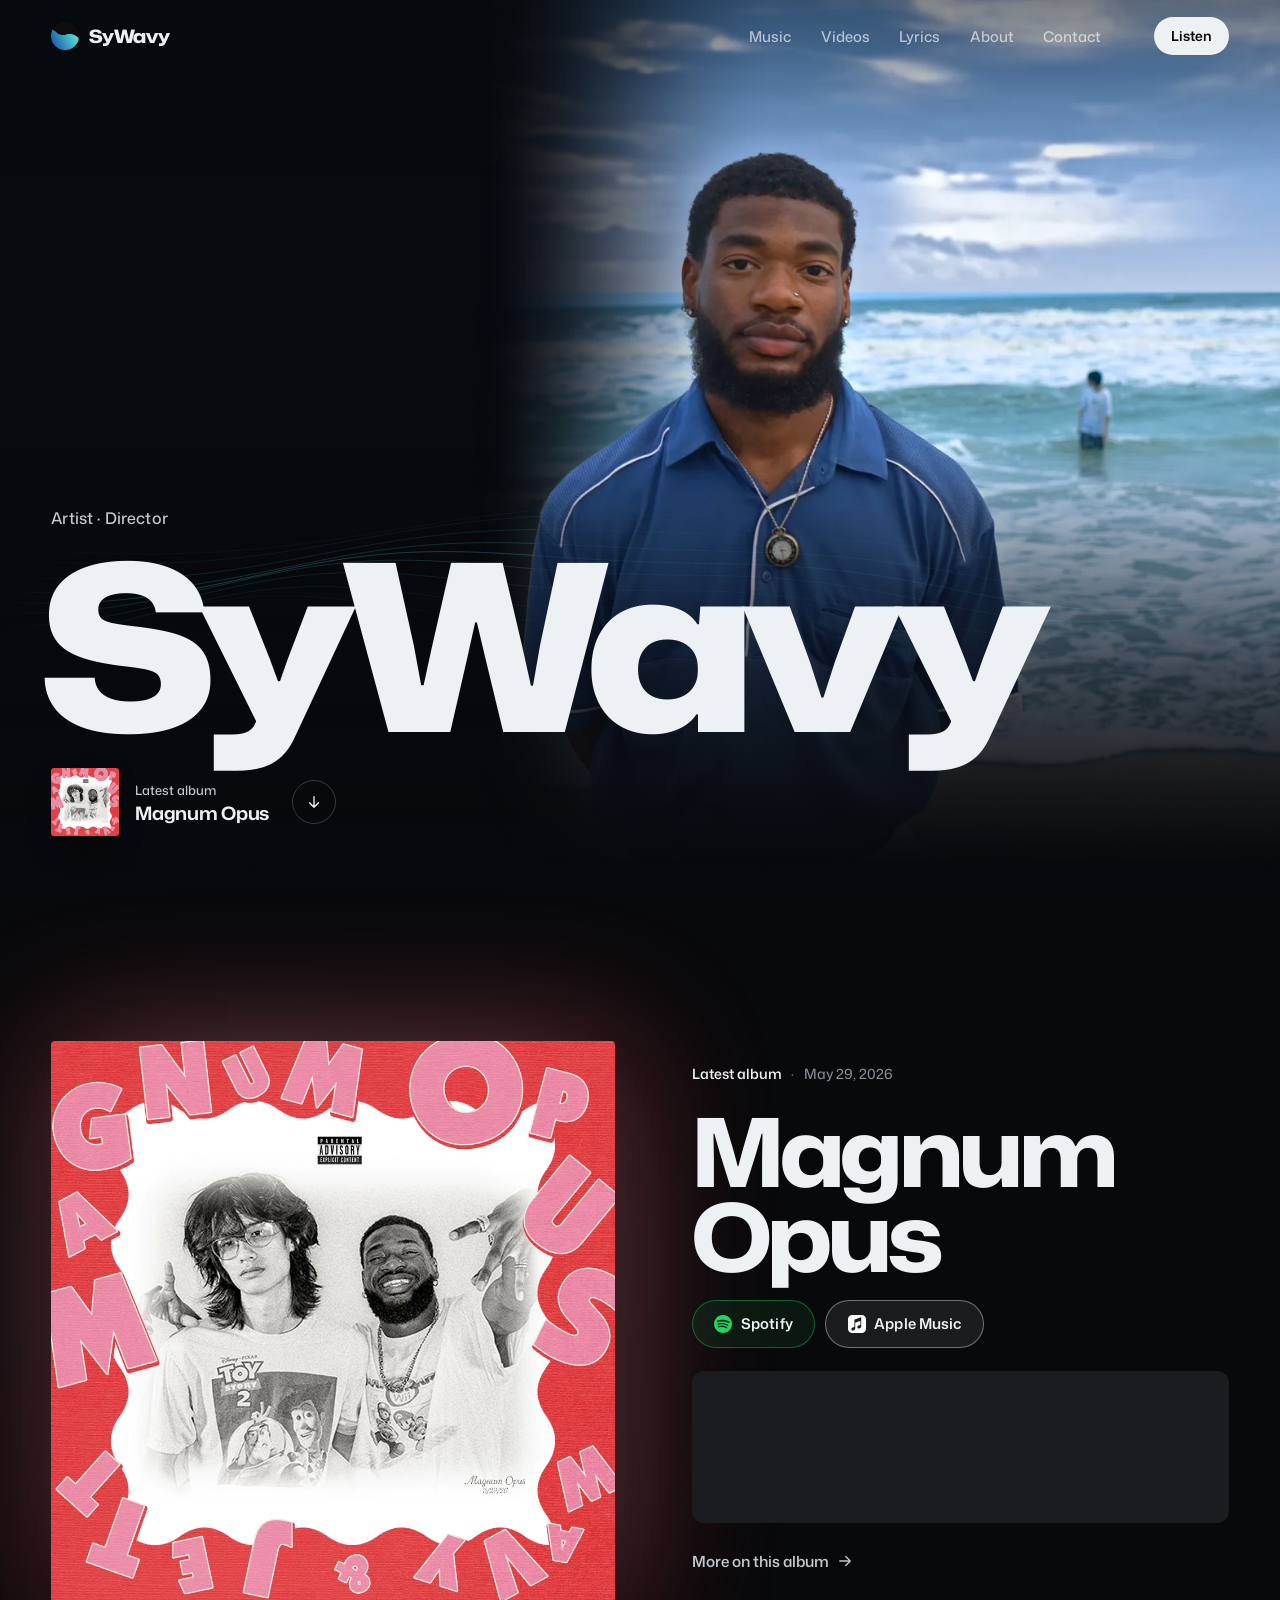
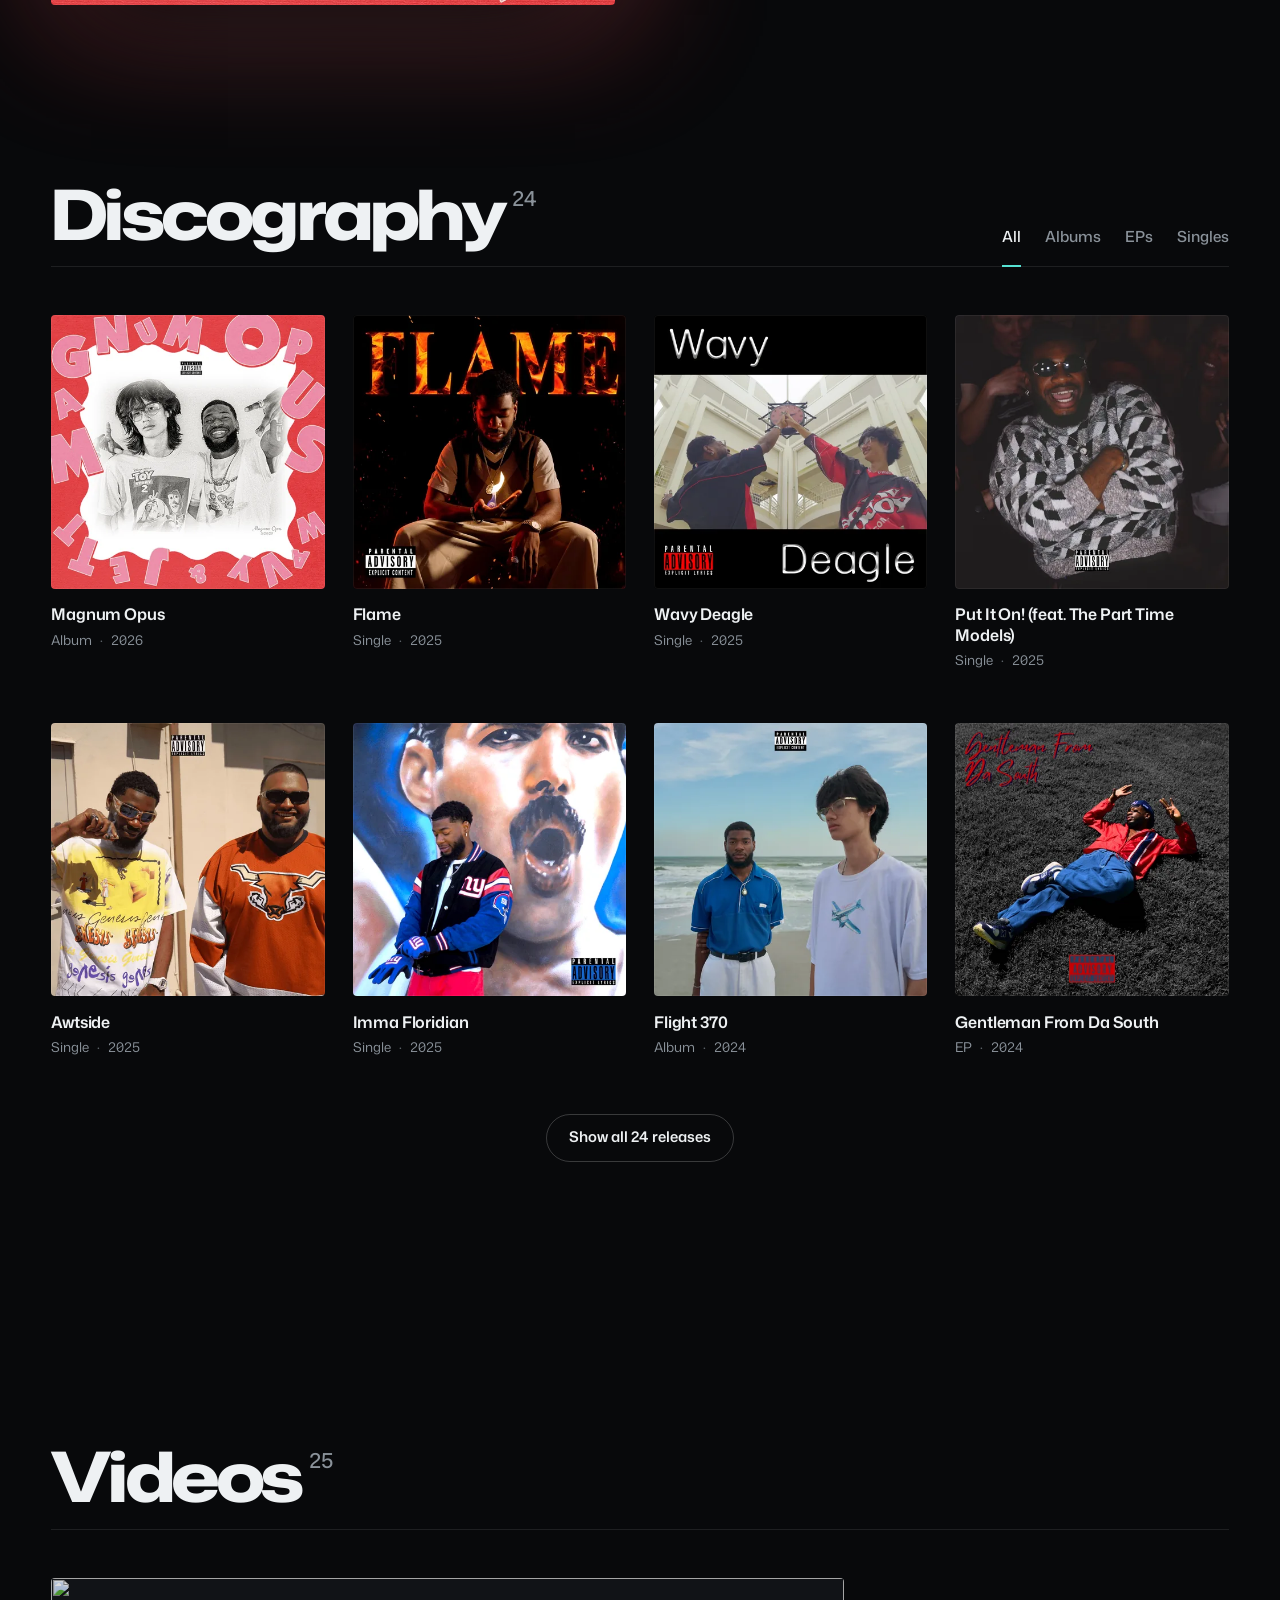
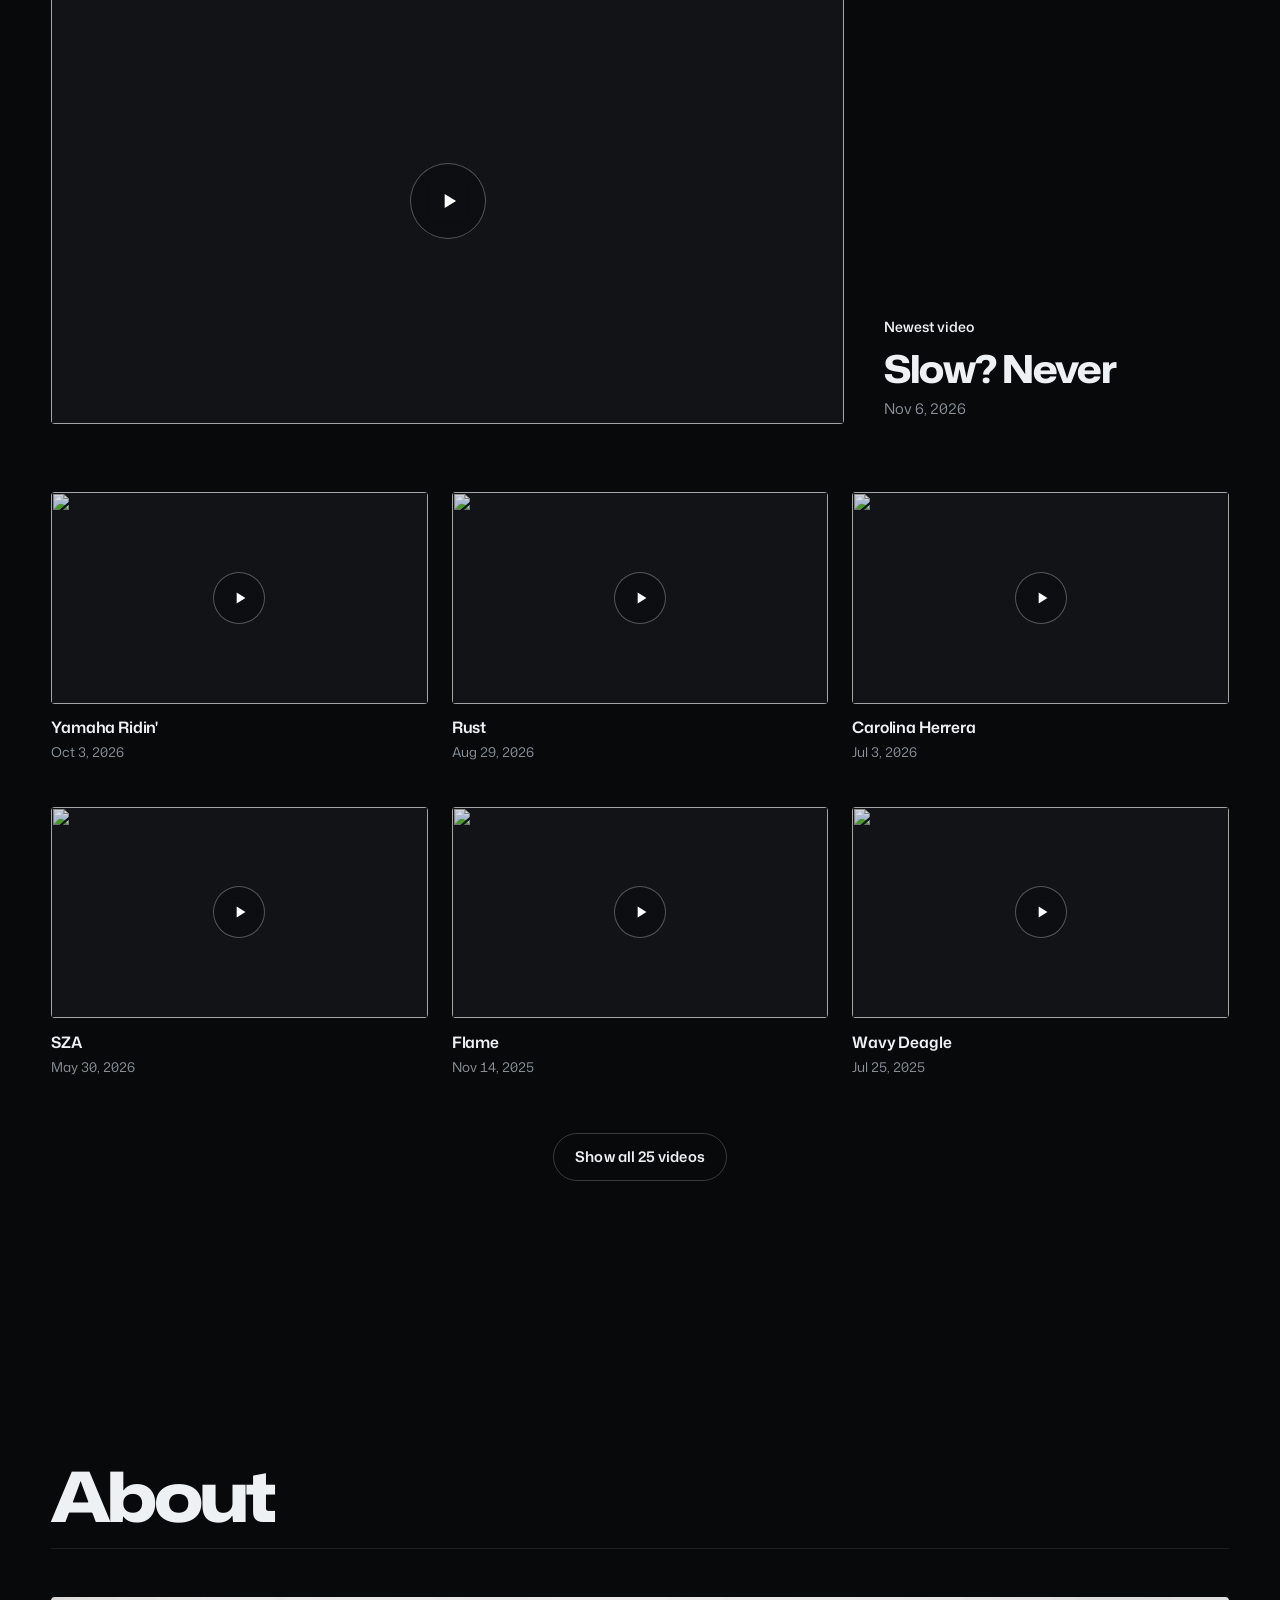
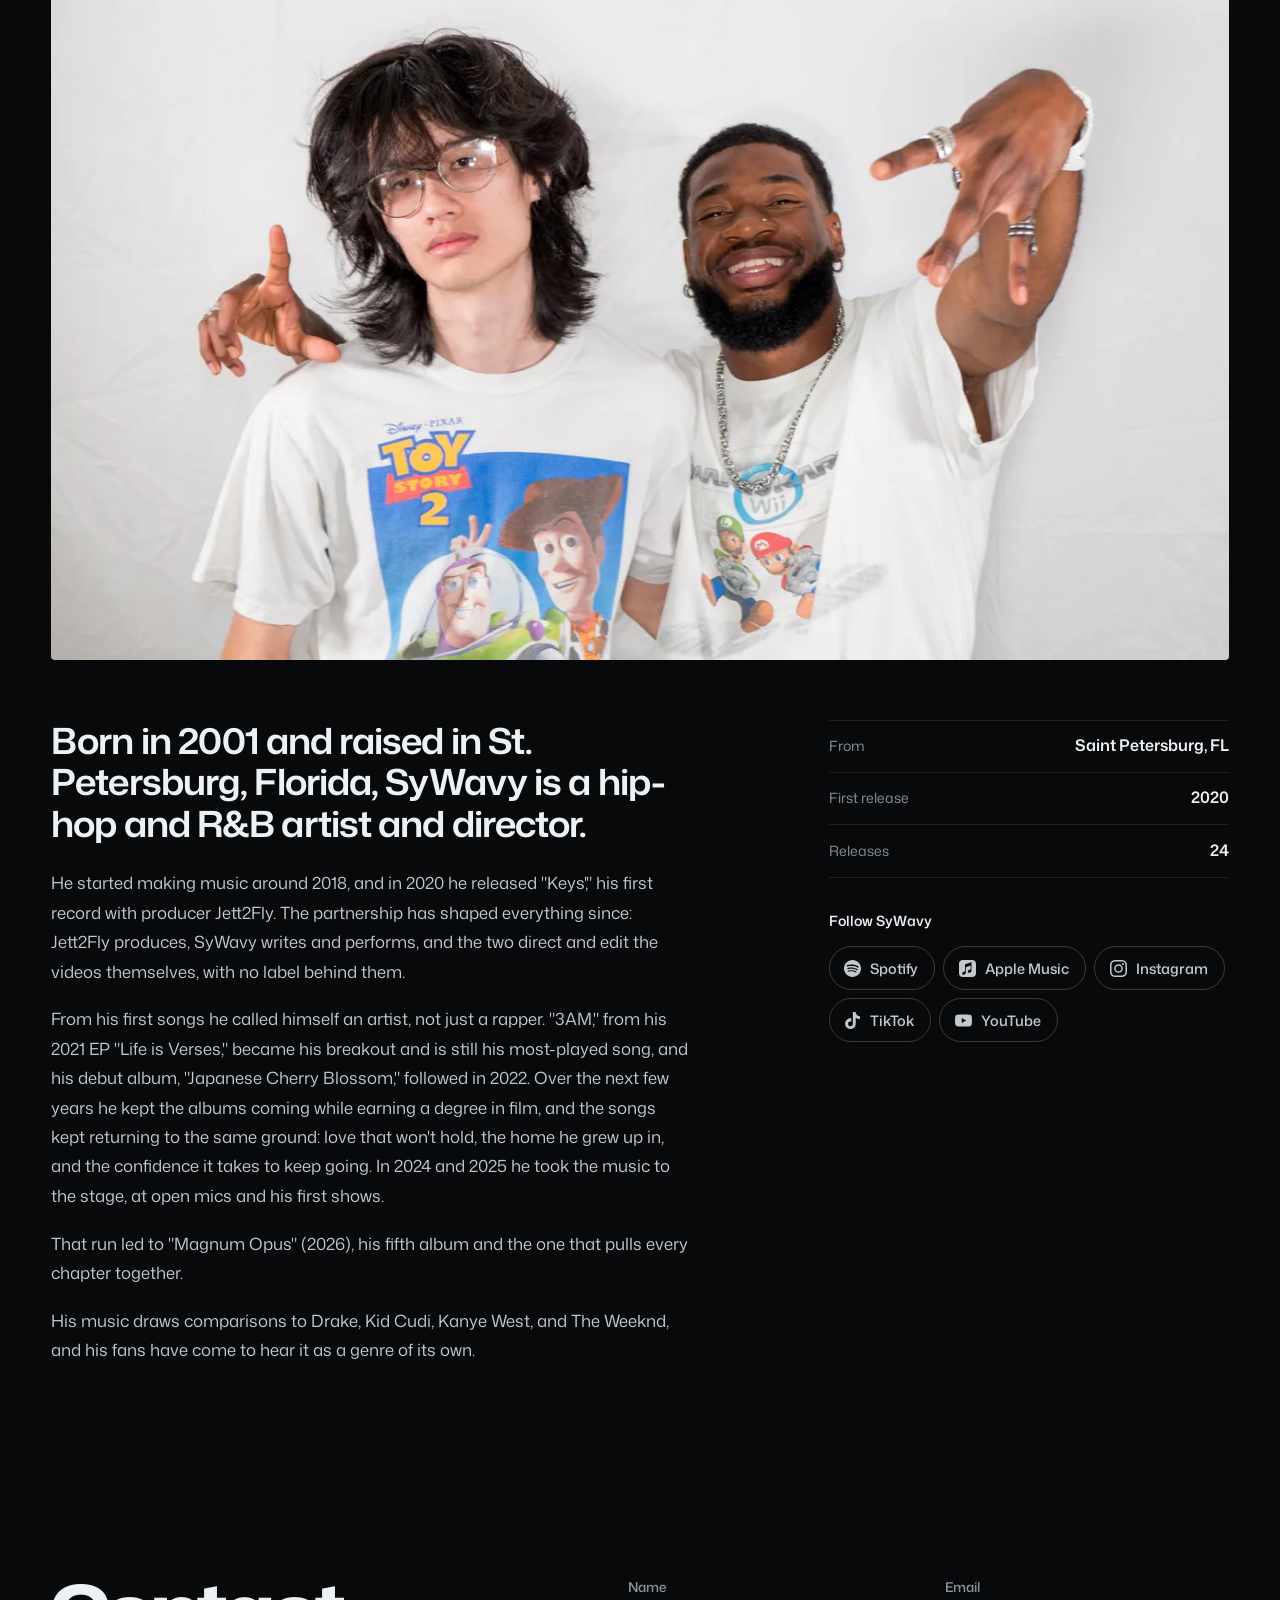
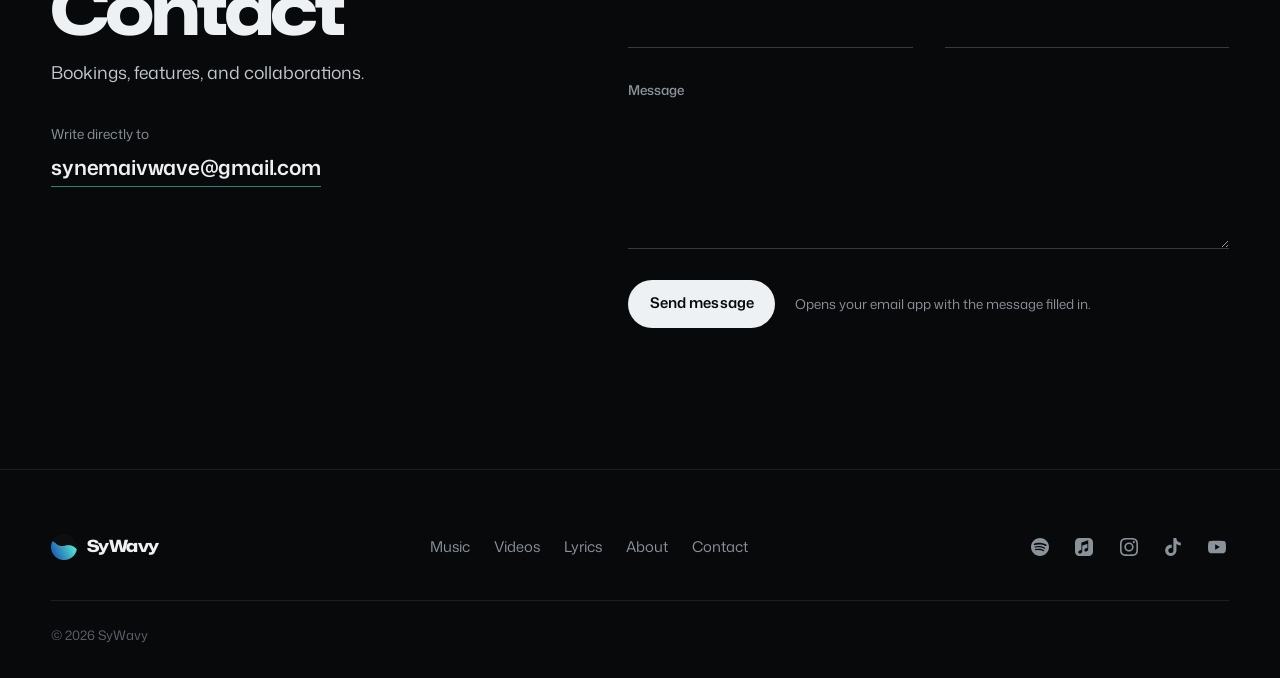
==== commit 53f8ed54: "name jett2fly in the about photo's description" ====
--- a/index.html
+++ b/index.html
@@ -156,7 +156,7 @@
               src="/assets/photos/sywavy-studio-800.webp"
               srcset="/assets/photos/sywavy-studio-800.webp 800w, /assets/photos/sywavy-studio-1200.webp 1200w"
               sizes="92vw"
-              alt="SyWavy, on the right, posing in front of a white backdrop"
+              alt="SyWavy, on the right, with his producer Jett2Fly in a studio, in front of a white backdrop"
               class="about-photo"
               width="800"
               height="640"
--- a/style.css
+++ b/style.css
@@ -229,6 +229,19 @@
 .btn-primary:focus-visible { background: var(--accent); color: var(--accent-ink); }
 .btn-outline:focus-visible { border-color: rgba(255, 255, 255, 0.55); background: rgba(255, 255, 255, 0.05); }
 
+/* Streaming buttons: one shape for every service, tinted in its own color.
+   --brand is the service's color as r, g, b. */
+.btn-stream { --brand: 255, 255, 255; border-color: rgba(var(--brand), 0.38); background: rgba(var(--brand), 0.08); }
+.btn-stream[data-platform="Spotify"]       { --brand: 30, 215, 96; }
+.btn-stream[data-platform="YouTube"],
+.btn-stream[data-platform="YouTube Music"] { --brand: 255, 40, 40; }
+.btn-stream[data-platform="Amazon Music"]  { --brand: 70, 195, 208; }
+.btn-stream[data-platform="Deezer"]        { --brand: 162, 56, 255; }
+.btn-stream[data-platform="SoundCloud"]    { --brand: 255, 85, 0; }
+.btn-stream[data-platform="Pandora"]       { --brand: 54, 104, 255; }
+/* Apple Music (black and white since 2026) and Tidal keep the white default */
+.btn-stream:focus-visible { border-color: rgba(var(--brand), 0.9); background: rgba(var(--brand), 0.16); }
+
 /* Brand marks carry their own official colors inside the SVG */
 .btn-platform-icon { display: inline-flex; width: 18px; height: 18px; flex-shrink: 0; }
 .btn-platform-icon svg { display: block; width: 18px; height: 18px; }
@@ -327,21 +340,22 @@
 
 .nav-link:focus-visible, .nav-link-active { color: var(--text); }
 
+/* The current section is underlined in teal. The line grows out from the
+   middle as a link becomes current, and shrinks back as it stops being. */
 .nav-link::after {
   content: '';
   position: absolute;
-  left: 50%;
-  bottom: 5px;
-  width: 4px;
-  height: 4px;
-  margin-left: -2px;
-  border-radius: 50%;
+  left: 0.8rem;
+  right: 0.8rem;
+  bottom: 7px;
+  height: 2px;
+  border-radius: 2px;
   background: var(--accent);
-  transform: scale(0);
-  transition: transform 0.3s var(--ease-out);
-}
-
-.nav-link-active::after { transform: scale(1); }
+  transform: scaleX(0);
+  transition: transform 0.4s var(--ease-out), background-color 0.2s;
+}
+
+.nav-link-active::after { transform: scaleX(1); }
 
 .nav-end {
   position: relative;
@@ -1255,6 +1269,26 @@
 }
 
 .page-head { margin-bottom: clamp(2.5rem, 5vw, 4rem); }
+
+/* Color on the lyrics pages comes from two places. --art is the release's own
+   color, picked from its cover (build-colors.py) and set on whatever belongs to
+   that release. --cat is one color per kind of reference, so a note's label says
+   what it names before you read it. */
+.song-page, .lyrics-release, .arc, .ref-song { --art: var(--accent); --art-rgb: 86, 226, 211; --art-deep: 26, 230, 209; }
+[data-cat="athlete"]       { --cat: #f2a35e; }
+[data-cat="team"]          { --cat: #ef7f72; }
+[data-cat="musician"]      { --cat: #e88bd2; }
+[data-cat="film-tv"]       { --cat: #ecc75c; }
+[data-cat="anime-cartoon"] { --cat: #72c2f0; }
+[data-cat="game"]          { --cat: #92d67c; }
+[data-cat="place"]         { --cat: #56e2d3; }
+[data-cat="brand"]         { --cat: #ab9cf0; }
+[data-cat="person"]        { --cat: #e2c29b; }
+[data-cat="other"]         { --cat: #a9b3bd; }
+
+/* The cover again, blurred, as colored light behind it */
+.art-glow { position: absolute; inset: 0; z-index: -1; pointer-events: none; }
+.art-glow img { width: 100%; height: 100%; object-fit: cover; border-radius: var(--radius-art); filter: blur(42px) saturate(1.5); opacity: 0.55; transform: scale(1.1); }
 .page-intro { max-width: 60ch; margin-top: 1.1rem; font-size: 1.05rem; line-height: 1.7; color: var(--text-soft); }
 .page-links { display: flex; flex-wrap: wrap; gap: 0.6rem; margin-top: 1.6rem; }
 
@@ -1299,7 +1333,8 @@
 }
 .song-artist { margin-top: 0.6rem; font-size: 1.05rem; font-weight: 500; color: var(--text-soft); }
 .song-artist span { color: var(--muted); }
-.song-cover { grid-row: 1 / span 2; }
+.song-cover { grid-row: 1 / span 2; position: relative; isolation: isolate; display: block; }
+.song-page .kicker { color: var(--art); }
 .song-head > .stream-links { grid-column: 2; margin-top: 1.2rem; }
 /* On a phone the buttons get the full width under the cover */
 @media (max-width: 599px) {
@@ -1316,6 +1351,10 @@
 
 .lyrics { font-size: clamp(1.05rem, 1.45vw, 1.2rem); line-height: 1.75; }
 .verse + .verse { margin-top: 1.5em; }
+.verse-tag { display: flex; align-items: center; gap: 0.5rem; font-size: 0.8rem; font-weight: 620; letter-spacing: 0.02em; color: var(--art); }
+.verse-tag::before { content: ''; width: 1.1rem; height: 1px; background: currentColor; opacity: 0.6; }
+.verse + .verse-tag { margin-top: 1.9rem; }
+.verse-tag + .verse { margin-top: 0.3rem; }
 .line {
   display: block;
   width: fit-content;
@@ -1325,28 +1364,30 @@
   border-radius: 5px;
   transition: background-color var(--t-fast), color var(--t-fast);
 }
-.line.noted { background: rgba(255, 255, 255, 0.065); cursor: pointer; }
+.line.noted { background: rgba(var(--art-deep), 0.22); cursor: pointer; }
 .line.noted + .line.noted { margin-top: 2px; }
-.line.noted.is-active { background: rgba(86, 226, 211, 0.17); color: #fff; }
-.line.is-landed { background: rgba(86, 226, 211, 0.24); }
+.line.noted.is-active { background: rgba(var(--art-deep), 0.5); color: #fff; box-shadow: inset 2px 0 0 var(--art); }
+.line.is-landed { background: rgba(var(--art-deep), 0.58); }
 .lyrics-missing { color: var(--muted); }
 
 .note {
   padding: 1.2rem 1.35rem;
-  border: 1px solid var(--line);
+  border: 1px solid rgba(var(--art-rgb), 0.22);
   border-radius: var(--radius);
-  background: var(--bg-raise);
+  background: linear-gradient(rgba(var(--art-deep), 0.08), rgba(var(--art-deep), 0.02)), var(--bg-raise);
 }
 .note + .note { margin-top: 0.85rem; }
 .note-meta { display: flex; flex-wrap: wrap; align-items: center; gap: 0.35rem 0.7rem; font-size: 0.8rem; font-weight: 520; color: var(--muted); }
-.note-kind { color: var(--text); font-weight: 620; }
-.note-story .note-kind,
+.note-kind { display: inline-flex; align-items: center; gap: 0.45rem; color: var(--art); font-weight: 640; }
+.note-kind[data-cat] { color: var(--cat); }
+.note-kind[data-cat]::before { content: ''; width: 7px; height: 7px; border-radius: 50%; background: currentColor; }
 .note-studio .note-kind { color: var(--accent); }
 .note-title { margin-top: 0.55rem; font-size: 1.15rem; font-weight: 680; letter-spacing: -0.01em; }
 .note-body { margin-top: 0.5rem; line-height: 1.65; color: var(--text-soft); }
 
 .song-notes-head { display: flex; align-items: center; justify-content: space-between; gap: 1rem; }
 .song-notes-hint { font-size: 0.92rem; color: var(--muted); }
+.song-notes-hint::before { content: ''; display: inline-block; width: 0.8em; height: 0.8em; margin-right: 0.55em; vertical-align: -0.05em; border-radius: 3px; background: rgba(var(--art-deep), 0.6); }
 .song-notes-close { display: none; width: 40px; height: 40px; flex: none; border-radius: 50%; color: var(--text-soft); }
 .song-notes-close svg { width: 20px; height: 20px; margin: auto; }
 .song-notes-list { margin-top: 1rem; }
@@ -1377,7 +1418,7 @@
     background: rgba(17, 19, 23, 0.96);
     -webkit-backdrop-filter: blur(14px);
     backdrop-filter: blur(14px);
-    border-top: 1px solid var(--line-strong);
+    border-top: 1px solid rgba(var(--art-rgb), 0.45);
     border-radius: 16px 16px 0 0;
     transform: translateY(calc(100% - 3.4rem - env(safe-area-inset-bottom)));
     transition: transform 0.4s var(--ease-out);
@@ -1391,19 +1432,45 @@
   body:has(.notes-ready) { padding-bottom: calc(3.4rem + env(safe-area-inset-bottom)); }
 }
 
-/* Previous and next song */
+/* Previous and next song: two buttons, each with its arrow */
 .song-steps {
-  display: flex;
-  justify-content: space-between;
-  gap: 1.5rem;
+  display: grid;
+  grid-template-columns: repeat(2, minmax(0, 1fr));
+  gap: 0.75rem;
   margin-top: clamp(3rem, 6vw, 5rem);
-  padding-top: 1.5rem;
-  border-top: 1px solid var(--line);
-}
-.song-step { display: flex; flex-direction: column; gap: 0.2rem; max-width: 46%; min-height: 44px; }
-.song-step-next { margin-left: auto; text-align: right; align-items: flex-end; }
+}
+.song-step {
+  display: flex;
+  align-items: center;
+  gap: 0.9rem;
+  min-height: 72px;
+  padding: 0.85rem 1.1rem;
+  border: 1px solid var(--line-strong);
+  border-radius: var(--radius);
+  background: rgba(var(--art-deep), 0.07);
+  transition: border-color var(--t-fast), background-color var(--t-fast);
+}
+.song-step-next { grid-column: 2; justify-content: flex-end; text-align: right; }
+.song-step-text { display: flex; flex-direction: column; gap: 0.15rem; min-width: 0; }
 .song-step-label { font-size: 0.8rem; color: var(--muted); }
-.song-step-title { font-size: 1.1rem; font-weight: 640; transition: color var(--t-fast); }
+.song-step-title { font-size: 1.05rem; font-weight: 640; overflow-wrap: anywhere; transition: color var(--t-fast); }
+.song-step-arrow {
+  display: grid;
+  place-items: center;
+  flex: none;
+  width: 40px;
+  height: 40px;
+  border: 1px solid rgba(var(--art-rgb), 0.45);
+  border-radius: 50%;
+  color: var(--art);
+  transition: transform var(--t-fast), background-color var(--t-fast);
+}
+.song-step-arrow svg { width: 18px; height: 18px; }
+@media (max-width: 520px) {
+  .song-step { gap: 0.65rem; padding: 0.75rem 0.8rem; }
+  .song-step-arrow { width: 34px; height: 34px; }
+  .song-step-title { font-size: 0.98rem; }
+}
 
 /* Tracklists that link to the lyrics */
 .lyrics-tracklist .track-item { display: block; padding: 0; }
@@ -1411,14 +1478,24 @@
 .track-link .track-title { transition: color var(--t-fast); }
 .track-link.is-empty { color: var(--muted); }
 .track-item.is-current .track-title { color: var(--accent); }
+.song-page .track-item.is-current .track-title { color: var(--art); }
+.song-page .lyrics-tracklist .track-num,
+.lyrics-release .track-num { color: var(--art); opacity: 0.85; }
 .lyrics-note-count { margin-left: auto; padding-left: 1rem; font-size: 0.8rem; color: var(--muted); white-space: nowrap; }
 .release-lyrics-link { margin-top: 0.2rem; }
 
 /* Lyrics hub */
 .lyrics-releases { display: grid; gap: clamp(3rem, 6vw, 4.5rem) clamp(2.5rem, 5vw, 4.5rem); }
-@media (min-width: 1000px) { .lyrics-releases { grid-template-columns: repeat(2, minmax(0, 1fr)); } }
+/* Wide screens: one release per row, what it sounds like beside its songs */
+@media (min-width: 1000px) {
+  .lyrics-release-text { display: grid; grid-template-columns: minmax(0, 1.1fr) minmax(0, 1fr); gap: 0 clamp(2.5rem, 5vw, 4.5rem); align-items: start; }
+}
 .lyrics-release { display: grid; grid-template-columns: clamp(72px, 13vw, 140px) minmax(0, 1fr); gap: clamp(1.1rem, 2.5vw, 2rem); align-items: start; }
+.lyrics-release-cover { position: relative; isolation: isolate; display: block; }
+.lyrics-release-cover .art-glow img { filter: blur(30px) saturate(1.5); opacity: 0.45; }
 .lyrics-release-img { width: 100%; aspect-ratio: 1; object-fit: cover; border-radius: var(--radius-art); }
+.lyrics-release .kicker { color: var(--art); }
+.lyrics-release-title a { transition: color var(--t-fast); }
 .lyrics-release-title {
   margin: 0.35rem 0 0.6rem;
   font-size: clamp(1.45rem, 2.6vw, 2.05rem);
@@ -1441,8 +1518,12 @@
   transition: background-color var(--t-fast), color var(--t-fast), border-color var(--t-fast);
 }
 .ref-filter.is-on { background: var(--text); border-color: var(--text); color: var(--bg); }
+.ref-filter[data-cat]:not([data-cat=""])::before { content: ''; display: inline-block; vertical-align: 0.05em; width: 8px; height: 8px; margin-right: 0.5rem; border-radius: 50%; background: var(--cat); }
+.ref-filter[data-cat]:not([data-cat=""]).is-on { background: var(--cat); border-color: var(--cat); color: #0b0c0e; }
+.ref-filter.is-on::before { background: currentColor; }
 .ref-group + .ref-group { margin-top: clamp(2.75rem, 5vw, 4rem); }
-.ref-group-title { margin-bottom: 1.25rem; padding-bottom: 0.75rem; border-bottom: 1px solid var(--line); font-size: 0.95rem; font-weight: 600; color: var(--muted); }
+.ref-group-title { display: flex; align-items: center; gap: 0.6rem; margin-bottom: 1.25rem; padding-bottom: 0.75rem; border-bottom: 1px solid var(--line); font-size: 0.95rem; font-weight: 640; color: var(--cat, var(--muted)); }
+.ref-group-title::before { content: ''; width: 8px; height: 8px; border-radius: 50%; background: currentColor; }
 .ref-grid { display: grid; grid-template-columns: repeat(auto-fill, minmax(min(100%, 290px), 1fr)); gap: 1rem; }
 .ref { padding: 1.25rem 1.3rem; border: 1px solid var(--line); border-radius: var(--radius); background: rgba(17, 19, 23, 0.7); }
 .ref-name { display: flex; flex-wrap: wrap; align-items: center; gap: 0.4rem 0.6rem; font-size: 1.1rem; font-weight: 680; letter-spacing: -0.01em; }
@@ -1451,9 +1532,10 @@
 .ref-song {
   padding: 0.3rem 0.75rem;
   border-radius: var(--pill);
-  background: rgba(255, 255, 255, 0.07);
+  background: rgba(var(--art-deep), 0.16);
+  color: var(--art);
   font-size: 0.82rem;
-  font-weight: 560;
+  font-weight: 580;
   transition: background-color var(--t-fast), color var(--t-fast);
 }
 
@@ -1486,13 +1568,31 @@
 .fl-place-name { display: flex; flex-wrap: wrap; align-items: center; gap: 0.4rem 0.6rem; font-size: 1.1rem; font-weight: 680; }
 .fl-place-body { margin-top: 0.35rem; font-size: 0.95rem; line-height: 1.6; color: var(--text-soft); }
 
+/* The sound: a short paragraph on how a project sounds and how it was made */
+.sound-text { max-width: 62ch; font-size: 1.05rem; line-height: 1.7; color: var(--text-soft); }
+.lyrics-release-sound { max-width: 62ch; margin-bottom: 0.5rem; font-size: 0.95rem; line-height: 1.65; color: var(--text-soft); }
+.lyrics-release-sound .note-draft { margin-left: 0.2rem; vertical-align: 0.1em; }
+.page-intro-more { margin-top: 0.75rem; }
+
+/* Inspirations: what some of the beats came from, styled like the tracklist */
+.inspirations { max-width: 62ch; margin-top: clamp(1.75rem, 3.5vw, 2.5rem); }
+.inspirations-heading { font-size: 0.9rem; font-weight: 600; color: var(--muted); padding-bottom: 0.75rem; border-bottom: 1px solid var(--line); }
+.inspiration { display: grid; gap: 0.2rem 1.5rem; padding: 0.75rem 0; border-bottom: 1px solid var(--line); font-size: 0.95rem; }
+@media (min-width: 640px) { .inspiration { grid-template-columns: 10.5rem minmax(0, 1fr); align-items: baseline; } }
+.inspiration-song { font-weight: 600; color: var(--art); }
+a.inspiration-song { transition: opacity var(--t-fast); }
+a.inspiration-song:hover { opacity: 0.75; }
+.inspiration-text { line-height: 1.55; color: var(--text-soft); }
+.song-inspiration { margin-top: 0.45rem; font-size: 0.95rem; line-height: 1.55; color: var(--muted); }
+.song-inspiration .note-draft { margin-left: 0.3rem; vertical-align: 0.1em; }
+
 /* Track by track: a line through the album, drawn as the page scrolls */
 .arc-summary { max-width: 62ch; margin-bottom: clamp(2rem, 4vw, 2.75rem); font-size: 1.05rem; line-height: 1.7; color: var(--text-soft); }
 .arc-body { position: relative; padding-left: 3rem; }
 .arc-path { position: absolute; left: 0; top: 0; width: 40px; height: 100%; overflow: visible; pointer-events: none; }
 .arc-path path { fill: none; stroke-width: 1.5; stroke-linecap: round; }
 .arc-path-base { stroke: var(--line-strong); }
-.arc-path-drawn { stroke: var(--accent); opacity: 0.75; }
+.arc-path-drawn { stroke: var(--art); opacity: 0.75; }
 .arc[data-motif="flight"] .arc-path-base { stroke-dasharray: 2 8; }
 .arc-list { display: grid; gap: clamp(1.6rem, 3vw, 2.25rem); }
 .arc-stop { position: relative; }
@@ -1507,7 +1607,7 @@
   background: var(--bg);
   transition: border-color 0.6s ease, transform 1.1s var(--ease-out);
 }
-.arc-stop.visible .arc-mark { border-color: var(--accent); }
+.arc-stop.visible .arc-mark { border-color: var(--art); }
 .arc[data-motif="blossom"] .arc-mark { border-radius: 0 70% 0 70%; transform: rotate(-35deg) translateY(-4px); }
 .arc[data-motif="blossom"] .arc-stop.visible .arc-mark { transform: rotate(20deg) translateY(2px); }
 .arc[data-motif="flight"] .arc-mark { border-radius: 2px; transform: rotate(45deg) scale(0.85); }
@@ -1515,12 +1615,19 @@
 .arc-line { max-width: 58ch; margin-top: -0.35rem; color: var(--text-soft); }
 
 @media (hover: hover) {
-  .line.noted:hover { background: rgba(255, 255, 255, 0.11); }
-  .line.noted.is-active:hover { background: rgba(86, 226, 211, 0.22); }
-  .song-step:hover .song-step-title,
+  .line.noted:hover { background: rgba(var(--art-deep), 0.34); }
+  .line.noted.is-active:hover { background: rgba(var(--art-deep), 0.56); }
+  .song-step:hover { border-color: rgba(var(--art-rgb), 0.6); background: rgba(var(--art-deep), 0.16); }
+  .song-step:hover .song-step-arrow { background: rgba(var(--art-deep), 0.3); }
+  .song-step-prev:hover .song-step-arrow { transform: translateX(-3px); }
+  .song-step-next:hover .song-step-arrow { transform: translateX(3px); }
   .track-link:hover .track-title,
   .arc-title:hover { color: var(--accent); }
-  .ref-song:hover { background: rgba(255, 255, 255, 0.14); }
+  .song-page .track-link:hover .track-title,
+  .lyrics-release .track-link:hover .track-title,
+  .lyrics-release-title a:hover,
+  .arc .arc-title:hover { color: var(--art); }
+  .ref-song:hover { background: rgba(var(--art-deep), 0.32); color: #fff; }
   .ref-filter:not(.is-on):hover { border-color: var(--text-soft); color: var(--text); }
   .song-notes-close:hover { color: var(--text); background: rgba(255, 255, 255, 0.06); }
 }
@@ -1553,18 +1660,11 @@
   .btn-outline:hover { border-color: rgba(255, 255, 255, 0.55); background: rgba(255, 255, 255, 0.05); }
 
   /* Platform brand tint on hover */
-  .btn-outline[data-platform="Spotify"]:hover       { border-color: #1DB954; background: rgba(29, 185, 84, 0.08); }
-  .btn-outline[data-platform="Apple Music"]:hover   { border-color: #FA5C6A; background: rgba(250, 36, 60, 0.08); }
-  .btn-outline[data-platform="YouTube"]:hover,
-  .btn-outline[data-platform="YouTube Music"]:hover { border-color: #FF4E45; background: rgba(255, 0, 0, 0.08); }
-  .btn-outline[data-platform="Amazon Music"]:hover  { border-color: #46C3D0; background: rgba(70, 195, 208, 0.08); }
-  .btn-outline[data-platform="Tidal"]:hover         { border-color: #ffffff; background: rgba(255, 255, 255, 0.08); }
-  .btn-outline[data-platform="Deezer"]:hover        { border-color: #A238FF; background: rgba(162, 56, 255, 0.08); }
-  .btn-outline[data-platform="SoundCloud"]:hover    { border-color: #FF5500; background: rgba(255, 85, 0, 0.08); }
-  .btn-outline[data-platform="Pandora"]:hover       { border-color: #3668FF; background: rgba(54, 104, 255, 0.08); }
+  .btn-stream:hover { border-color: rgba(var(--brand), 0.85); background: rgba(var(--brand), 0.16); }
 
   .nav-wordmark:hover  { opacity: 0.8; }
   .nav-link:hover      { color: var(--text); }
+  .nav-link:not(.nav-link-active):hover::after { transform: scaleX(1); background-color: rgba(238, 241, 243, 0.3); }
   .nav-cta:hover       { background: var(--accent); color: var(--accent-ink); }
   .nav-hamburger:hover { background: rgba(255, 255, 255, 0.07); }
 
@@ -1598,6 +1698,7 @@
    ============================================================ */
 .btn-primary:active { transform: scale(0.97); opacity: 0.9; }
 .btn-outline:active { transform: scale(0.97); background: rgba(255, 255, 255, 0.1); border-color: rgba(255, 255, 255, 0.45); }
+.btn-stream:active { background: rgba(var(--brand), 0.22); border-color: rgba(var(--brand), 0.9); }
 .nav-wordmark:active { transform: scale(0.96); opacity: 0.8; }
 .nav-link:active { color: var(--accent); }
 .nav-links.mobile-open .nav-link:active { color: var(--accent); transform: scale(0.98); }
@@ -1632,4 +1733,5 @@
   .hero-photo img, .hero-descriptor, .hero-name, .hero-release { animation: none; }
   .js .animate-on-scroll, .js .video-item { opacity: 1; transform: none; transition: none; }
   .release-card-img, .video-thumb, .featured-cover, .release-card-art { transition: none; }
-}
+  .nav-link::after { transition: none; }
+}
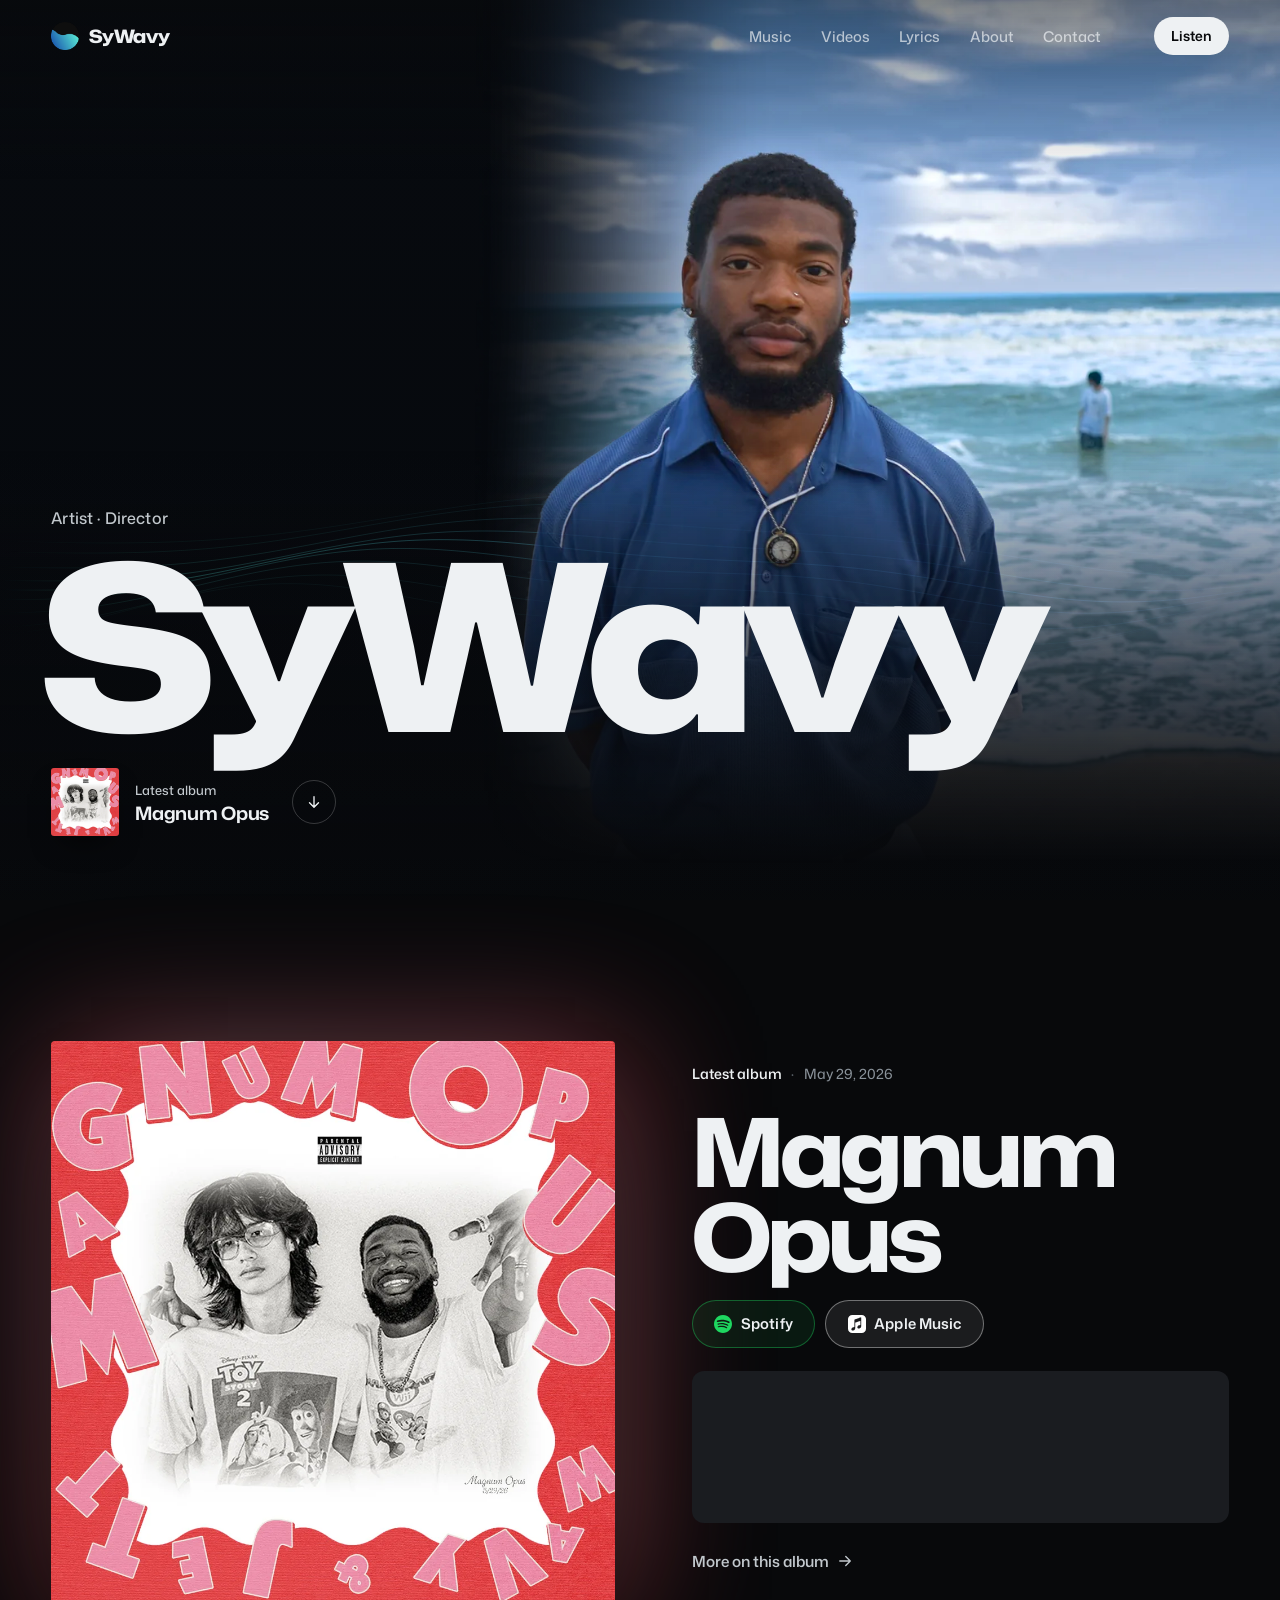
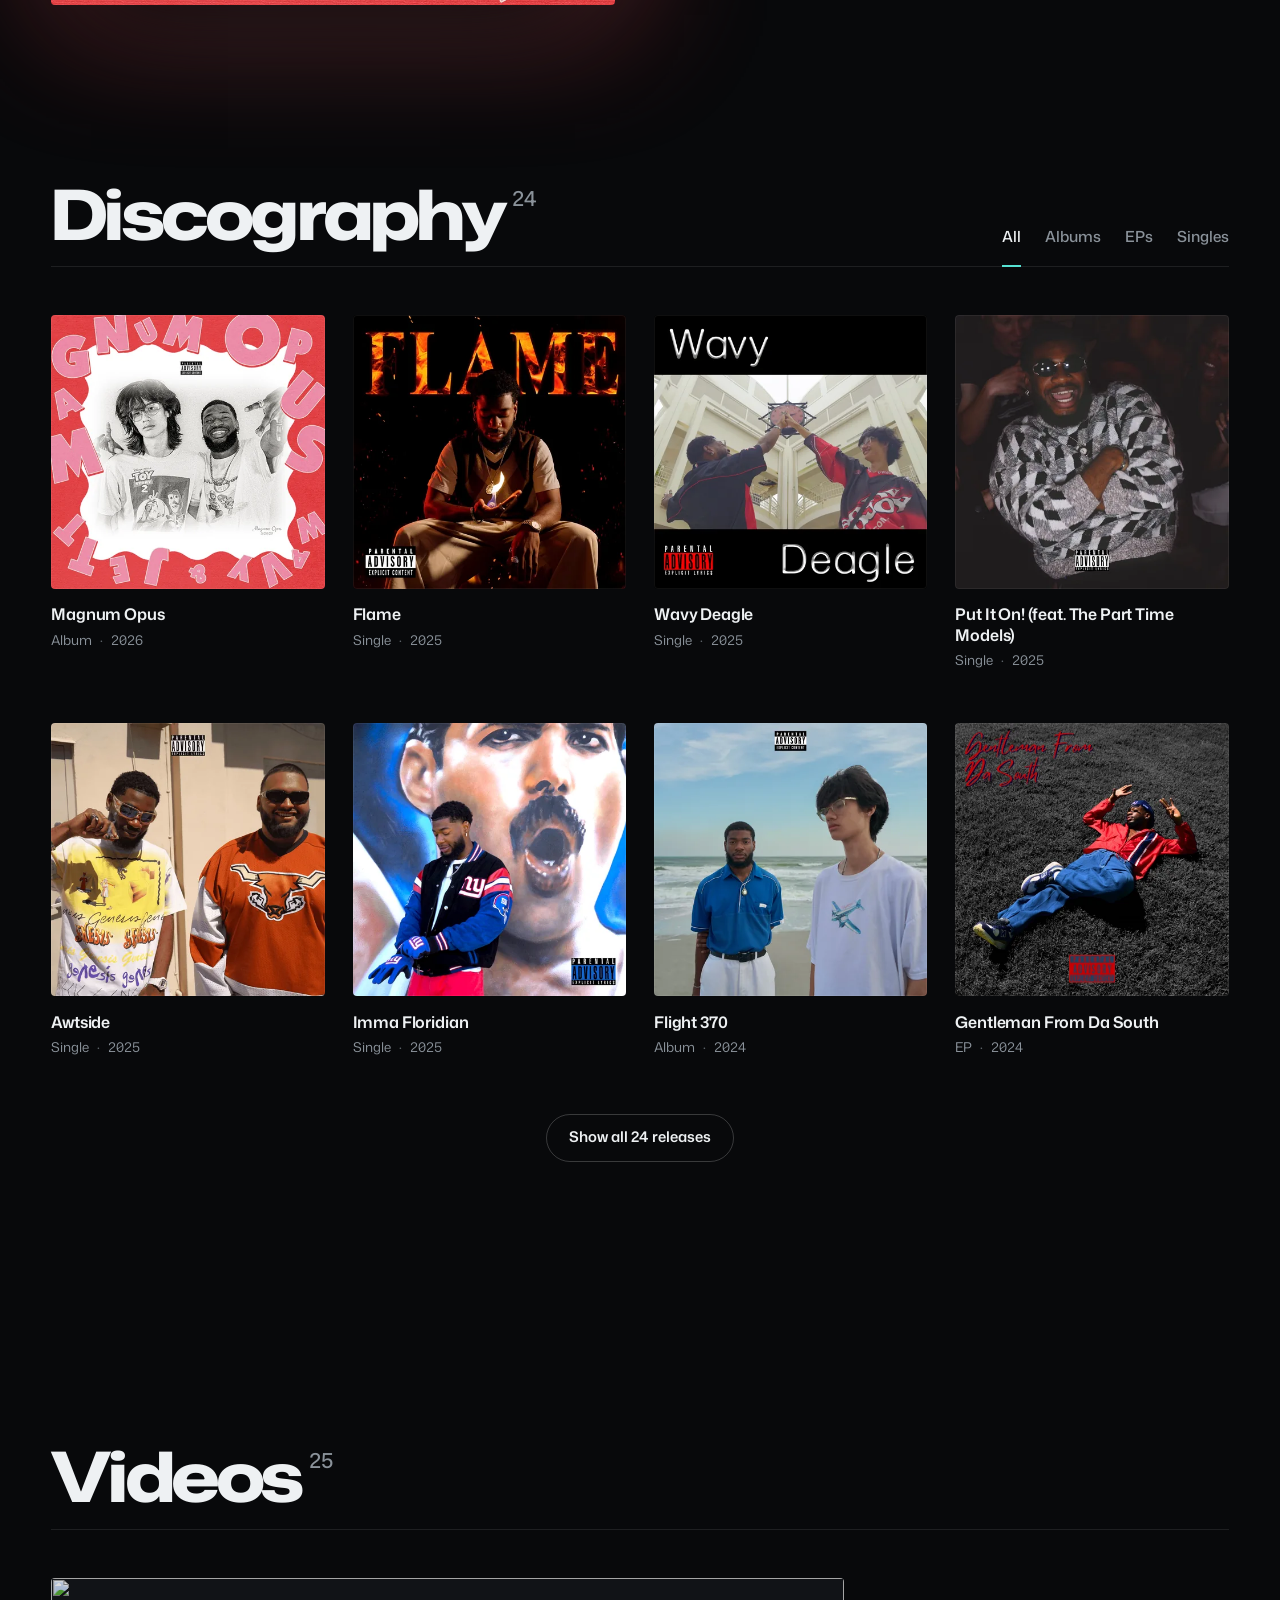
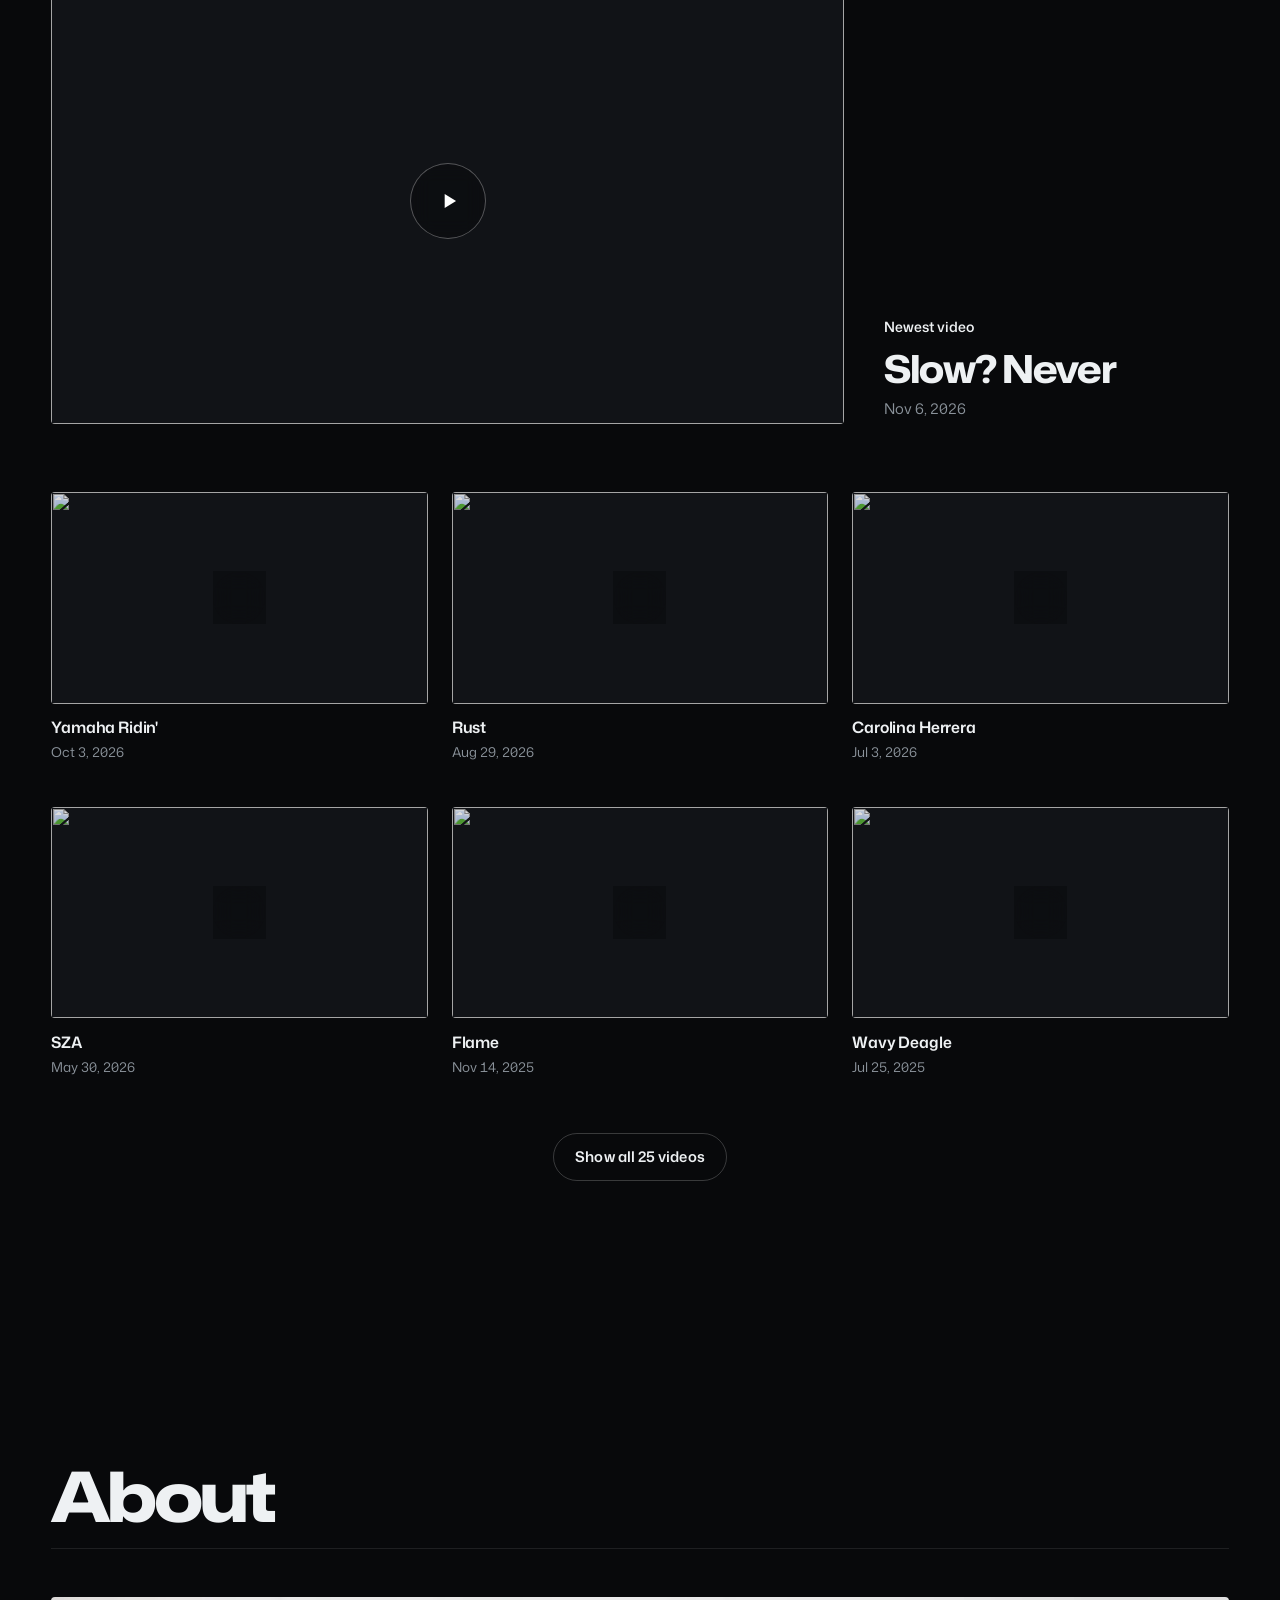
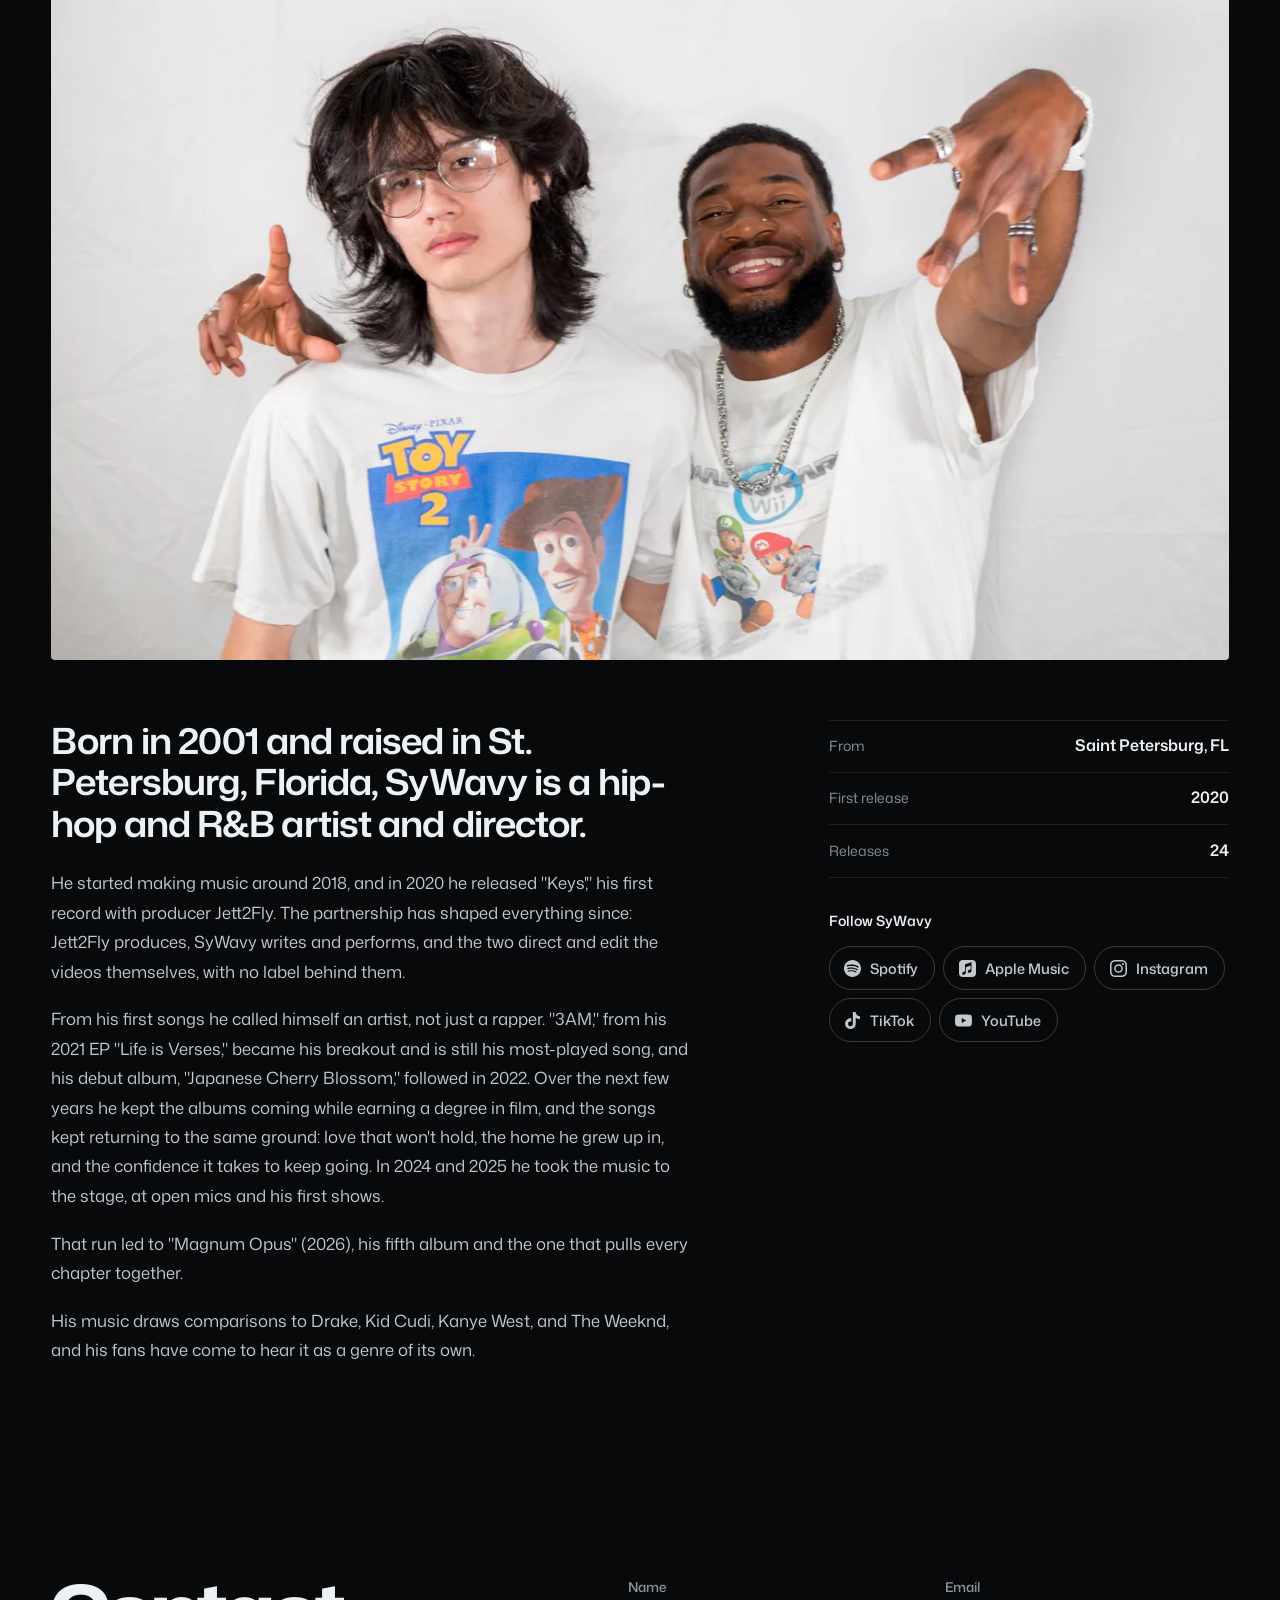
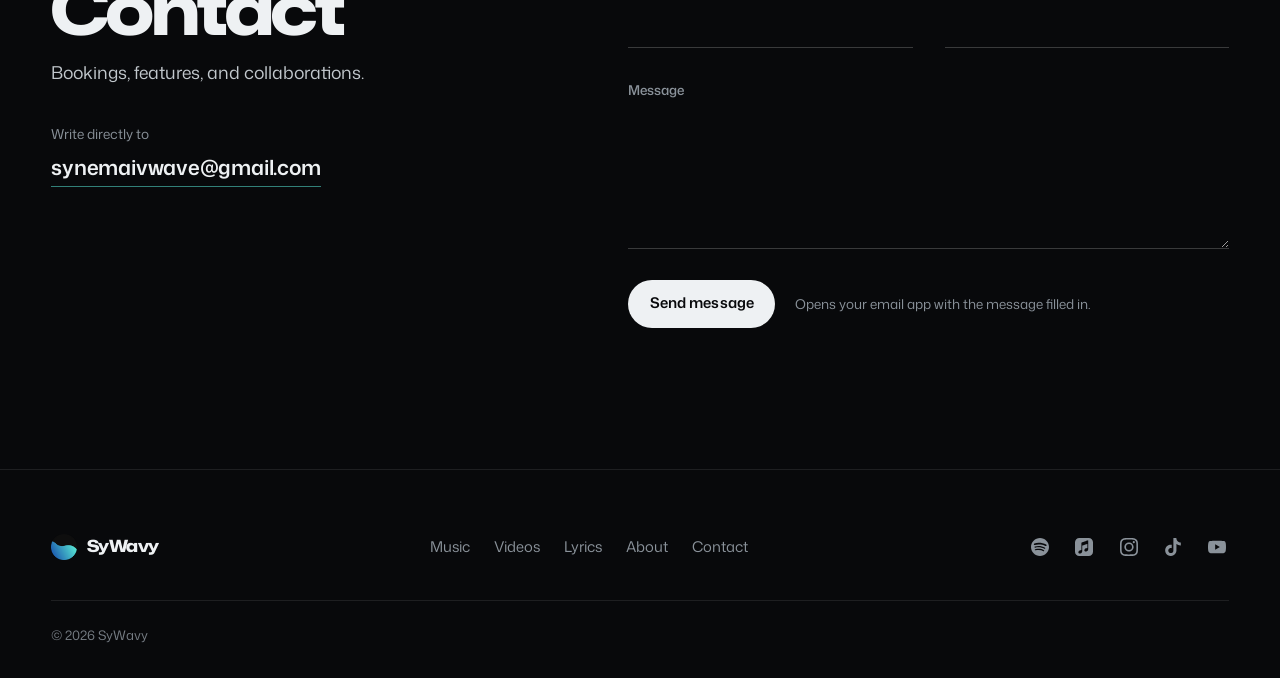
==== commit 8687f167: "include the visible name in the footer logo link's label so voice control can find it" ====
--- a/index.html
+++ b/index.html
@@ -219,7 +219,7 @@
   <!-- FOOTER -->
   <footer id="footer">
     <div class="container footer-inner">
-      <a href="#" class="footer-brand" aria-label="Back to the top">
+      <a href="#" class="footer-brand" aria-label="SyWavy, back to the top">
         <img src="/assets/photos/logo-96.png" alt="" width="96" height="96" loading="lazy" />
         <span>SyWavy</span>
       </a>
--- a/style.css
+++ b/style.css
@@ -11,7 +11,8 @@
   --text:        #eef1f3;
   --text-soft:   #c2c8cd;
   --muted:       #8a929a;
-  --faint:       #5c636a;
+  --faint:       #5c636a;   /* for dots and lines, too dim for text */
+  --faint-text:  #767d84;   /* the dimmest gray text can use and still read (4.5:1 on --bg) */
   --line:        rgba(255, 255, 255, 0.09);
   --line-strong: rgba(255, 255, 255, 0.2);
 
@@ -1138,7 +1139,7 @@
   padding-top: 1.5rem;
   border-top: 1px solid var(--line);
   font-size: 0.82rem;
-  color: var(--faint);
+  color: var(--faint-text);
 }
 
 @media (min-width: 800px) {
